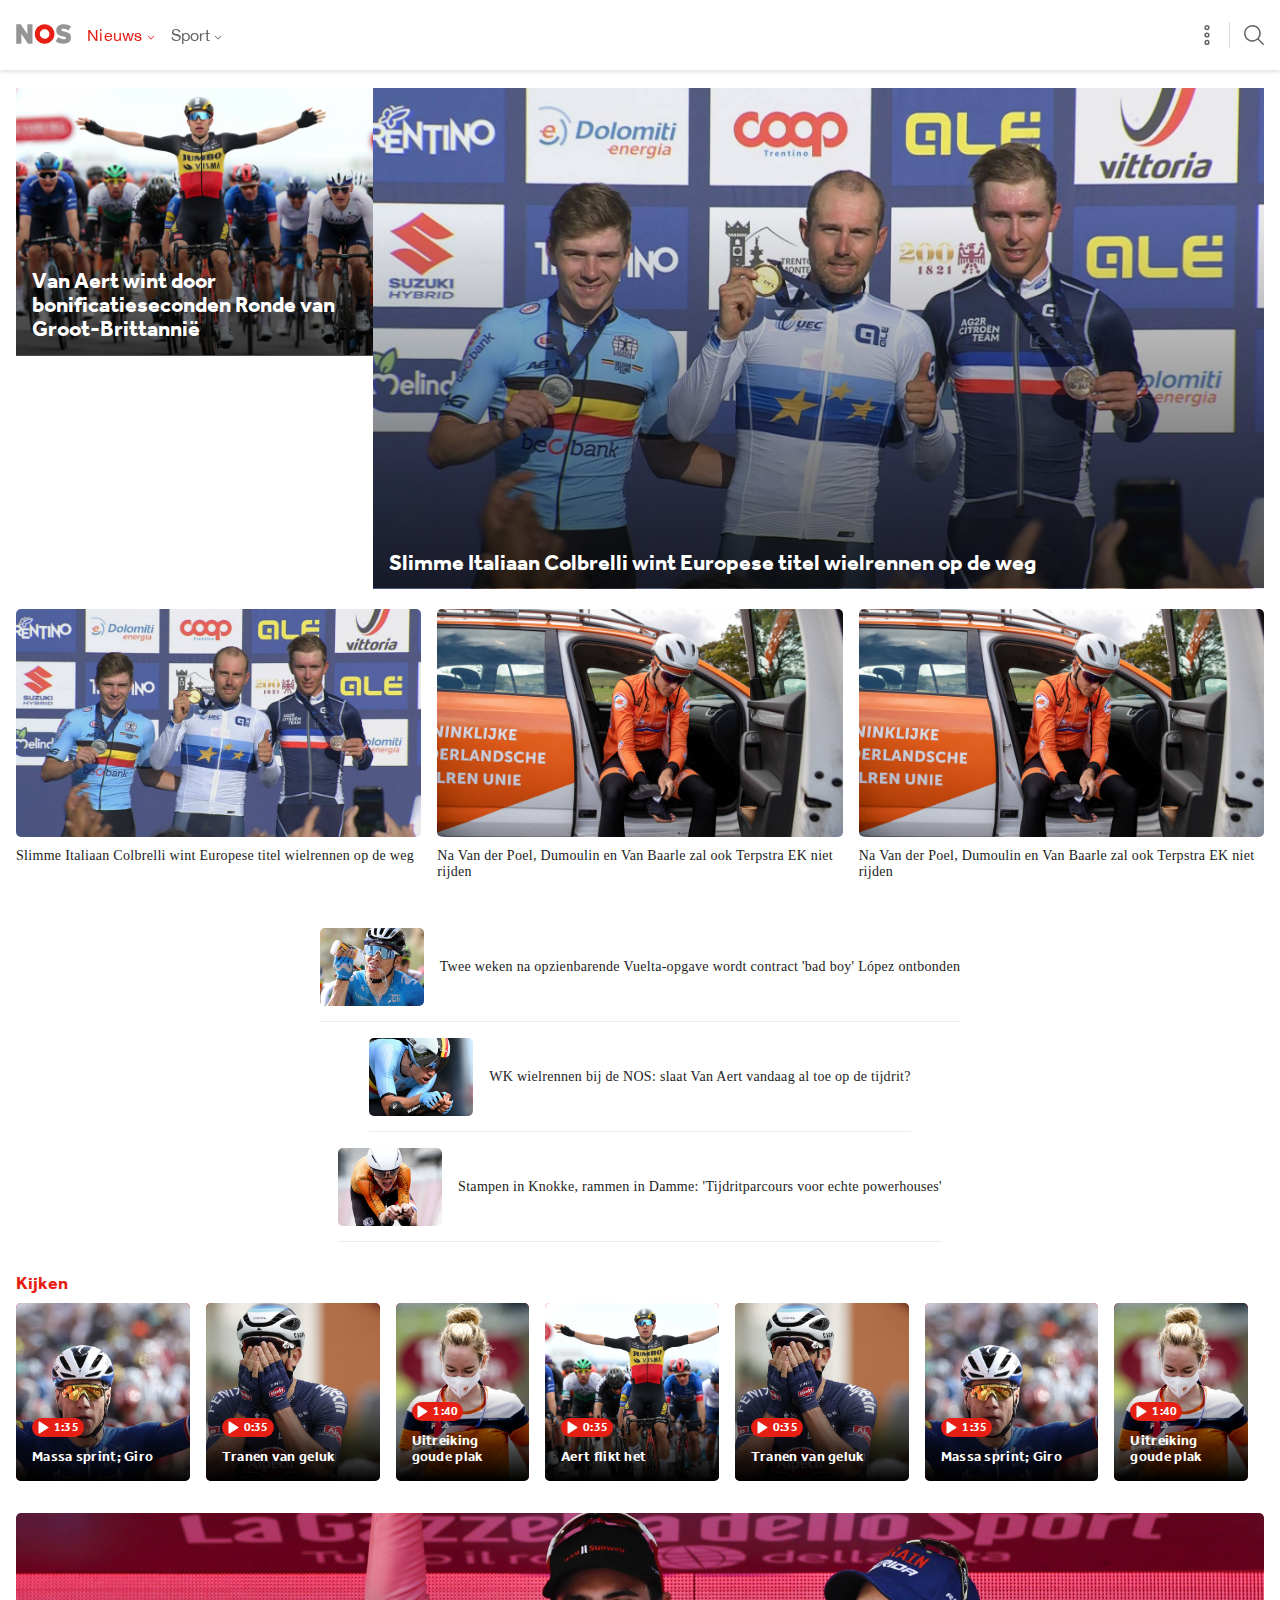
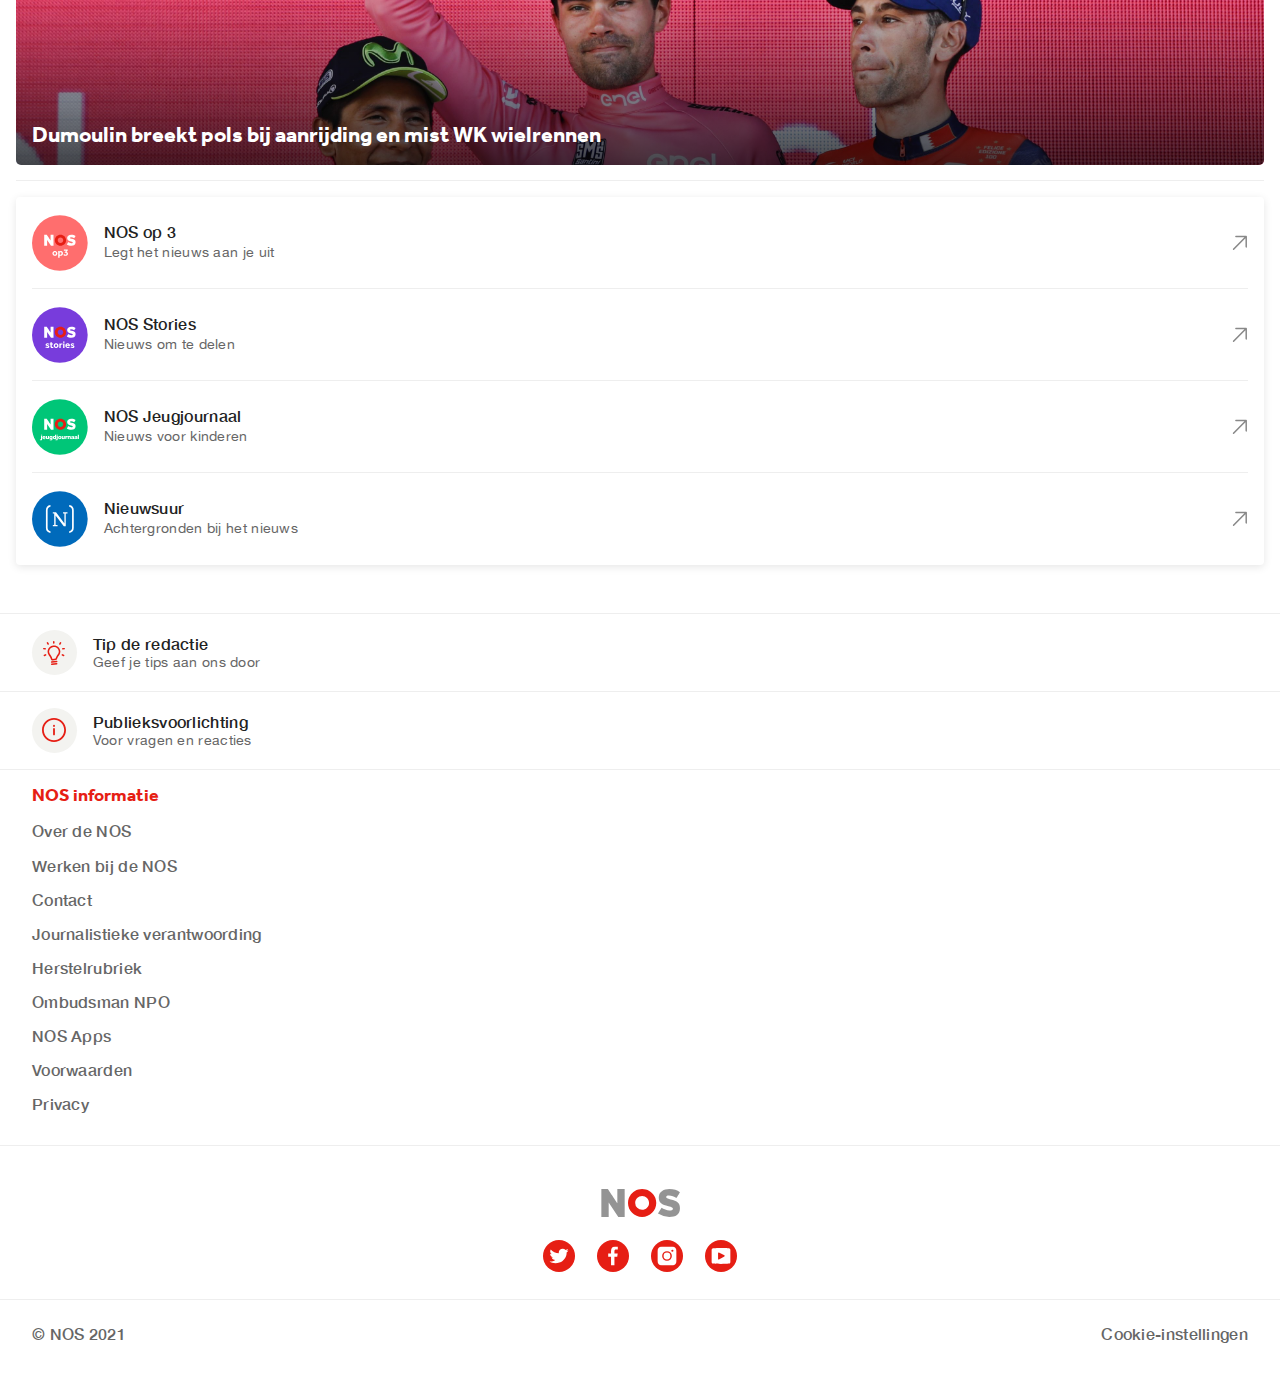
==== index.html @ b2528834 "update index.html" ====
<!doctype html>
<html lang="nl">
<head>
	<!-- Welkom bij het meesterwerk van de nieuwe Geert jan-jansen. Enjoy. -->
	<meta charset="UTF-8">
	<meta name="author" content="Shane van Hattum, duckdev.">
	<meta name="viewport" content="width=device-width, initial-scale=1">
	<title>NOS.nl - Nieuws, Sport en Evenementen op Radio, TV en Internet</title>
	<link href="styles/style.css" rel="stylesheet">
	<link href="styles/font-style.css" rel="stylesheet">
	<link href="styles/variables.css" rel="stylesheet">
	<link href="styles/elements.css" rel="stylesheet">
	<link rel="icon" type="image/svg+xml" href="images/favicon.png">
</head>

<body>
	<nav>
		<ol>
			<li>
				<a href="index.html">
					<svg alt="test" xmlns="http://www.w3.org/2000/svg" width="79" height="28" viewBox="0 0 79 28"><g fill="none" fill-rule="evenodd"><path fill="#949494" d="M78.94 18.93c0-5.31-2.57-6.91-9.32-8.54-3.46-.8-4.41-1.27-4.41-2.28 0-.96.53-1.66 2.76-1.66 2.72 0 5.1.93 7.48 2.55 0 0 3.15-5.01 3.49-5.87C76.2 1.12 72.92 0 68.35 0c-6.48 0-10.58 3.44-10.58 8.54 0 5.4 3.1 7.19 9.58 8.7 3.6.84 4.57 1.46 4.57 2.47 0 1.27-.85 1.74-3.5 1.74-2.49 0-5.9-1.36-7.85-2.71l-3.6 5.87a21.29 21.29 0 0011.3 3.29c6.45 0 10.67-2.33 10.67-8.73"></path><path fill="#E61E14" d="M27 13.95C27 6.25 33.32 0 41.12 0c7.8 0 14.13 6.25 14.13 13.95S48.92 27.9 41.12 27.9C33.32 27.9 27 21.65 27 13.95m7.2 0c0-3.78 3.1-6.84 6.92-6.84 3.83 0 6.93 3.06 6.93 6.84s-3.1 6.84-6.93 6.84a6.89 6.89 0 01-6.93-6.84"></path><path fill="#949494" d="M23.67 27.9V0h-7.33v14.35S6.88 0 6.82 0H.36v27.9h7.32V13.55l9.63 14.35h6.36z"></path></g></svg>
				</a>
			</li>
			<li>
				<a href="#" class="button-nieuws">
					<button class="button active" id="btn-nav-nieuws">
						Nieuws
						<svg viewBox="0 0 9 6" xmlns="http://www.w3.org/2000/svg" class="zxqdfp-2 gDQHvk"><path d="M4.179 4.865a.45.45 0 00.606.034l.037-.034 3.045-3.08a.464.464 0 000-.65.45.45 0 00-.606-.034l-.037.034L4.5 3.89 1.776 1.135A.45.45 0 001.17 1.1l-.037.034a.464.464 0 00-.033.613l.033.037 3.046 3.08z" fill="currentColor"></path></svg>
					</button>
				</a>
				<ol class="dropdown nieuws" id="drp-nieuws">
					<li class="dropdown__item">
						<a href="#">Voorpagina</a>
					</li>
					<li class="dropdown__item">
						<a href="#">Laatste nieuws</a>
					</li>
					<li class="dropdown__item">
						<a href="#">Video's</a>
					</li>
					<li class="dropdown__item">
						<a href="#">Binnenland</a>
					</li>
					<li class="dropdown__item">
						<a href="#">Buitenland</a>
					</li>
					<li class="dropdown__item">
						<a href="#">Regionaal Nieuws</a>
					</li>
					<li class="dropdown__item">
						<a href="#">Politiek</a>
					</li>
					<li class="dropdown__item">
						<a href="#">Economie</a>
					</li>
					<li class="dropdown__item">
						<a href="#">Koningshuis</a>
					</li>
					<li class="dropdown__item">
						<a href="#">Tech</a>
					</li>
					<li class="dropdown__item">
						<a href="#">Cultuur & Media</a>
					</li>
					<li class="dropdown__item">
						<a href="#">Opmerkelijk</a>
					</li>
					<li class="dropdown__item">
						<a href="#">Archief</a>
					</li>
				</ol>
			</li>
			<li>
				<button class="button" id="btn-nav-sport">
					<a href="article.html">Sport</a>
					<svg viewBox="0 0 9 6" xmlns="http://www.w3.org/2000/svg" class="zxqdfp-2 gDQHvk"><path d="M4.179 4.865a.45.45 0 00.606.034l.037-.034 3.045-3.08a.464.464 0 000-.65.45.45 0 00-.606-.034l-.037.034L4.5 3.89 1.776 1.135A.45.45 0 001.17 1.1l-.037.034a.464.464 0 00-.033.613l.033.037 3.046 3.08z" fill="currentColor"></path></svg>
				</button>
				<ol class="dropdown sport">
					<li class="dropdown__item">
						<a href="#">Voorpagina</a>
					</li>
					<li class="dropdown__item">
						<a href="#">Video's</a>
					</li>
					<li class="dropdown__item">
						<a href="#">Voetbal</a>
					</li>
					<li class="dropdown__item">
						<a href="#">Formule 1</a>
					</li>
					<li class="dropdown__item">
						<a href="#">Wielrennen</a>
					</li>
					<li class="dropdown__item">
						<a href="#">Schaatsen</a>
					</li>
					<li class="dropdown__item">
						<a href="#">Tennis</a>
					</li>
					<li class="dropdown__item">
						<a href="#">Archief</a>
					</li>
				</ol>
			</li>
		</ol>
		<ol>
			<li>
				<button>
					<svg xmlns="http://www.w3.org/2000/svg" viewBox="0 0 24 24" class="zxqdfp-1 XLxAL"><path d="M3.13 8.87a3.13 3.13 0 110 6.26 3.13 3.13 0 010-6.26zm8.87 0a3.13 3.13 0 110 6.26 3.13 3.13 0 010-6.26zm8.87 0a3.13 3.13 0 110 6.26 3.13 3.13 0 010-6.26zm-17.74 1.8a1.33 1.33 0 100 2.66 1.33 1.33 0 000-2.66zm8.87 0a1.33 1.33 0 100 2.66 1.33 1.33 0 000-2.66zm8.87 0a1.33 1.33 0 100 2.66 1.33 1.33 0 000-2.66z" fill="currentColor"></path></svg>
				</button>
			</li>
			<li>
				<a href="#">
					<svg xmlns="http://www.w3.org/2000/svg" viewBox="0 0 24 24" class="zxqdfp-0 eNKnUu"><path d="M10.04 0a10.04 10.04 0 017.7 16.47l6 6a.9.9 0 01-1.2 1.33l-.08-.06-5.99-5.99A10.04 10.04 0 1110.04 0zm0 1.8a8.24 8.24 0 100 16.48 8.24 8.24 0 000-16.48z" fill="currentColor"></path></svg>
				</a>
			</li>
		</ol>
	</nav>
	<header>
		<a href="article.html">
			<figure>
				<img src="assets/images/768x576a-aert.jpeg" alt="IJzersterke Van Dijk" width="100%">
				<figcaption>
					<h2>Van Aert wint door bonificatieseconden Ronde van Groot-Brittannië</h2>
				</figcaption>
			</figure>
		</a>
		<a href="article.html" class="mob-on">
			<figure>
				<img src="assets/images/1920x1080a-winst.jpeg" alt="IJzersterke Van Dijk" width="100%">
				<figcaption>
					<h2>Slimme Italiaan Colbrelli wint Europese titel wielrennen op de weg</h2>
				</figcaption>
			</figure>
		</a>
	</header>
	<main>
		<section>
			<article class="header-articles">
					<figure class="mob-on">
						<a href="#">
							<img src="assets/images/1920x1080a-winst.jpeg" alt="Van Aert toont topvorm opnieuw met derde dagzege in Groot-Brittannië">
							<figcaption>
								Slimme Italiaan Colbrelli wint Europese titel wielrennen op de weg
							</figcaption>
						</a>
					</figure>
					<figure>
						<a href="#" class="mob-off">
							<img src="assets/images/3840x2160a.jpeg" alt="Na Van der Poel, Dumoulin en Van Baarle zal ook Terpstra EK niet rijden">
							<figcaption>
								Na Van der Poel, Dumoulin en Van Baarle zal ook Terpstra EK niet rijden
							</figcaption>
						</a>
					</figure>
					<figure>
						<a href="#" class="mob-off">
							<img src="assets/images/3840x2160a.jpeg" alt="Na Van der Poel, Dumoulin en Van Baarle zal ook Terpstra EK niet rijden">
							<figcaption>
								Na Van der Poel, Dumoulin en Van Baarle zal ook Terpstra EK niet rijden
							</figcaption>
						</a>
					</figure>
			</article>
			<article class="stories">
				<a href="#">
					<figure>
						<img src="assets/images/3840x2160a-canyon.jpeg" alt="Van Aert toont topvorm opnieuw met derde dagzege in Groot-Brittannië">
						<figcaption>
	    					Twee weken na opzienbarende Vuelta-opgave wordt contract 'bad boy' López ontbonden
						</figcaption>
					</figure>
				</a>
				<a href="#">
					<figure>
						<img src="assets/images/1920x1080a-belg.jpeg" alt="Na Van der Poel, Dumoulin en Van Baarle zal ook Terpstra EK niet rijden">
						<figcaption>
							WK wielrennen bij de NOS: slaat Van Aert vandaag al toe op de tijdrit?
						</figcaption>
					</figure>
				</a>
				<a href="#">
					<figure>
						<img src="assets/images/1920x1080a.jpeg" alt="Stampen in Knokke, rammen in Damme: 'Tijdritparcours voor echte powerhouses'">
						<figcaption>
							Stampen in Knokke, rammen in Damme: 'Tijdritparcours voor echte powerhouses'
						</figcaption>
					</figure>
				</a>
			</article>
			<article class="story-slider">
				<h2>Kijken</h2>
				<div class="story-slider__wrapper">
						<figure>
							<a href="#">
								<img src="assets/images/3840x2160a-jackop.jpeg" alt="Na Van der Poel, Dumoulin en Van Baarle zal ook Terpstra EK niet rijden">
								<figcaption>
									<mark>
										<svg viewBox="0 0 26 26" xmlns="http://www.w3.org/2000/svg" aria-hidden="true"><path d="M22.3 11.76L5.34 1.23C4.33.61 3 1.31 3 2.47v21.06c0 1.16 1.33 1.86 2.33 1.24L22.3 14.24c.93-.58.93-1.9 0-2.47" fill="currentColor"></path></svg>
										<span class="j1px9a-1 kvAxSe">
											<time datetime="1m 35s">1:35</time>
										</span>
									</mark>
									Massa sprint; Giro
								</figcaption>
							</a>
						</figure>
						<figure>
							<a href="#">
								<img src="assets/images/3840x2160alpecin.jpeg" alt="Na Van der Poel, Dumoulin en Van Baarle zal ook Terpstra EK niet rijden">
								<figcaption>
									<mark>
										<svg viewBox="0 0 26 26" xmlns="http://www.w3.org/2000/svg" aria-hidden="true"><path d="M22.3 11.76L5.34 1.23C4.33.61 3 1.31 3 2.47v21.06c0 1.16 1.33 1.86 2.33 1.24L22.3 14.24c.93-.58.93-1.9 0-2.47" fill="currentColor"></path></svg>
										<span class="j1px9a-1 kvAxSe">
											<time datetime="0m 35s">0:35</time>
										</span>
									</mark>
									Tranen van geluk
								</figcaption>
							</a>
						</figure>
						<figure>
							<a href="#">
								<img src="assets/images/brechen.jpeg" alt="Na Van der Poel, Dumoulin en Van Baarle zal ook Terpstra EK niet rijden">
								<figcaption>
									<mark>
										<svg viewBox="0 0 26 26" xmlns="http://www.w3.org/2000/svg" aria-hidden="true"><path d="M22.3 11.76L5.34 1.23C4.33.61 3 1.31 3 2.47v21.06c0 1.16 1.33 1.86 2.33 1.24L22.3 14.24c.93-.58.93-1.9 0-2.47" fill="currentColor"></path></svg>
										<span class="j1px9a-1 kvAxSe">
											<time datetime="1m 40s">1:40</time>
										</span>
									</mark>
									Uitreiking goude plak
								</figcaption>
							</a>
						</figure>
						<figure>
							<a href="#">
								<img src="assets/images/aert.jpeg" alt="Na Van der Poel, Dumoulin en Van Baarle zal ook Terpstra EK niet rijden">
								<figcaption>
									<mark>
										<svg viewBox="0 0 26 26" xmlns="http://www.w3.org/2000/svg" aria-hidden="true"><path d="M22.3 11.76L5.34 1.23C4.33.61 3 1.31 3 2.47v21.06c0 1.16 1.33 1.86 2.33 1.24L22.3 14.24c.93-.58.93-1.9 0-2.47" fill="currentColor"></path></svg>
										<span class="j1px9a-1 kvAxSe">
											<time datetime="0m 35s">0:35</time>
										</span>
									</mark>
									Aert flikt het
								</figcaption>
							</a>
						</figure>
						<figure>
							<a href="#">
								<img src="assets/images/3840x2160alpecin.jpeg" alt="Na Van der Poel, Dumoulin en Van Baarle zal ook Terpstra EK niet rijden">
								<figcaption>
									<mark>
										<svg viewBox="0 0 26 26" xmlns="http://www.w3.org/2000/svg" aria-hidden="true"><path d="M22.3 11.76L5.34 1.23C4.33.61 3 1.31 3 2.47v21.06c0 1.16 1.33 1.86 2.33 1.24L22.3 14.24c.93-.58.93-1.9 0-2.47" fill="currentColor"></path></svg>
										<span class="j1px9a-1 kvAxSe">
											<time datetime="0m 35s">0:35</time>
										</span>
									</mark>
									Tranen van geluk
								</figcaption>
							</a>
						</figure>
						<figure>
							<a href="#">
								<img src="assets/images/3840x2160a-jackop.jpeg" alt="Na Van der Poel, Dumoulin en Van Baarle zal ook Terpstra EK niet rijden">
								<figcaption>
									<mark>
										<svg viewBox="0 0 26 26" xmlns="http://www.w3.org/2000/svg" aria-hidden="true"><path d="M22.3 11.76L5.34 1.23C4.33.61 3 1.31 3 2.47v21.06c0 1.16 1.33 1.86 2.33 1.24L22.3 14.24c.93-.58.93-1.9 0-2.47" fill="currentColor"></path></svg>
										<span class="j1px9a-1 kvAxSe">
											<time datetime="1m 35s">1:35</time>
										</span>
									</mark>
									Massa sprint; Giro
								</figcaption>
							</a>
						</figure>
						<figure>
							<a href="#">
								<img src="assets/images/brechen.jpeg" alt="Na Van der Poel, Dumoulin en Van Baarle zal ook Terpstra EK niet rijden">
								<figcaption>
									<mark>
										<svg viewBox="0 0 26 26" xmlns="http://www.w3.org/2000/svg" aria-hidden="true"><path d="M22.3 11.76L5.34 1.23C4.33.61 3 1.31 3 2.47v21.06c0 1.16 1.33 1.86 2.33 1.24L22.3 14.24c.93-.58.93-1.9 0-2.47" fill="currentColor"></path></svg>
										<span class="j1px9a-1 kvAxSe">
											<time datetime="1m 40s">1:40</time>
										</span>
									</mark>
									Uitreiking goude plak
								</figcaption>
							</a>
						</figure>
				</div>
			</article>
			<a href="#">
				<article class="large-image">
					<figure>
						<img src="assets/images/tom-dumo.jpeg" alt="Tom terug op het podium">
						<figcaption>
							<h2>Dumoulin breekt pols bij aanrijding en mist WK wielrennen</h2>
						</figcaption>
					</figure>
				</article>
			</a>
		</section>
		<aside>
			<section>
				<a href="#">
					<svg xmlns="http://www.w3.org/2000/svg" width="60" height="60" viewBox="0 0 60 60"><g fill="none" fill-rule="evenodd"><circle cx="30" cy="30" r="30" fill="#FF6E6E"></circle><path d="M24.674 42.545c.19 0 .36-.037.507-.11.148-.074.273-.175.375-.302.102-.126.178-.269.227-.427a1.645 1.645 0 000-.981 1.213 1.213 0 00-.227-.422 1.149 1.149 0 00-.375-.296c-.148-.074-.317-.11-.507-.11s-.361.036-.513.11a1.09 1.09 0 00-.375.296 1.36 1.36 0 00-.227.422 1.533 1.533 0 00-.079.49 1.504 1.504 0 00.306.918c.1.127.224.228.375.301.152.074.323.111.513.111m-2.664-1.33c0-.366.065-.708.196-1.029a2.494 2.494 0 011.384-1.403c.327-.137.688-.206 1.083-.206s.754.069 1.078.206a2.509 2.509 0 011.378 1.404c.13.32.196.662.196 1.029 0 .365-.065.708-.196 1.028-.13.32-.311.6-.544.84-.232.238-.51.428-.834.569-.324.14-.683.211-1.078.211s-.756-.07-1.083-.211a2.539 2.539 0 01-1.384-1.409 2.707 2.707 0 01-.196-1.028m7.736 1.171c.197.134.489.2.876.2.374 0 .668-.124.883-.374.214-.25.322-.582.322-.998 0-.161-.02-.32-.058-.475a1.252 1.252 0 00-.18-.406.913.913 0 00-.317-.28c-.13-.07-.29-.105-.48-.105a.98.98 0 00-.777.348 1.234 1.234 0 00-.27.771v1.319zm-1.511-3.641h1.458c.013.092.024.181.031.269l.022.269c.161-.204.37-.36.623-.47.253-.108.518-.163.792-.163.36 0 .677.07.951.211.275.14.504.33.687.565.183.235.32.506.412.812.092.306.137.621.137.945 0 .457-.077.855-.232 1.193a2.479 2.479 0 01-.602.833c-.247.218-.525.38-.835.486-.31.105-.616.158-.92.158-.239 0-.436-.021-.59-.064a7.566 7.566 0 01-.423-.126v2.142h-1.511v-7.06zm6.392 3.229c.218.19.442.336.67.438.23.102.481.153.756.153.324 0 .593-.088.808-.264.215-.175.323-.422.323-.738a.966.966 0 00-.249-.655c-.165-.19-.427-.285-.787-.285-.133 0-.259.013-.375.037a1.476 1.476 0 00-.27.08l-.39-.623 1.7-1.741h-2.482v-1.32h4.184v1.088l-1.384 1.561c.528.099.928.32 1.2.665.27.345.406.777.406 1.298 0 .352-.072.665-.217.94a2.094 2.094 0 01-.576.69c-.24.187-.516.33-.829.428-.313.099-.64.148-.977.148a3.72 3.72 0 01-1.326-.222 3.18 3.18 0 01-1.01-.601l.825-1.077zm12.346-12.862c0-2.277-1.107-2.963-4.012-3.658-1.485-.348-1.897-.547-1.897-.978 0-.413.23-.712 1.188-.712 1.172 0 2.195.398 3.219 1.093 0 0 1.359-2.15 1.502-2.517C45.8 21.481 44.381 21 42.417 21c-2.79 0-4.555 1.474-4.555 3.66 0 2.318 1.337 3.08 4.126 3.726 1.551.364 1.964.629 1.964 1.059 0 .547-.363.746-1.502.746-1.073 0-2.541-.58-3.383-1.16l-1.551 2.517c1.204.795 3.003 1.408 4.868 1.408 2.773 0 4.59-.996 4.59-3.743" fill="#FFF"></path><path fill="#E61E14" d="M24.619 26.978c0-3.302 2.721-5.978 6.079-5.978 3.357 0 6.08 2.676 6.08 5.978 0 3.302-2.723 5.978-6.08 5.978-3.358 0-6.08-2.676-6.08-5.978m3.098 0c0-1.62 1.335-2.933 2.982-2.933 1.647 0 2.982 1.314 2.982 2.933 0 1.62-1.335 2.933-2.982 2.933-1.647 0-2.982-1.313-2.982-2.933"></path><path fill="#FFF" d="M23.185 32.956V21h-3.151v6.149S15.961 21 15.935 21h-2.78v11.956h3.153v-6.149l4.142 6.15h2.736z"></path></g></svg>
					<p>
						<span>NOS op 3</span>
						<span>Legt het nieuws aan je uit</span>
					</p>
					<svg viewBox="0 0 24 24" xmlns="http://www.w3.org/2000/svg" aria-hidden="true" class="sc-1jmqr90-5 bLAVoj"><path d="M5.82 1.16l15.44.04c.61.02 1.13.54 1.15 1.16l.04 15.51c.02.62-.47 1.11-1.09 1.1a1.21 1.21 0 01-1.16-1.17V5.05L3.14 22.1c-.42.42-1.13.4-1.59-.05-.45-.45-.47-1.16-.05-1.59L18.57 3.41H5.89a1.21 1.21 0 01-1.16-1.16c-.02-.62.47-1.1 1.1-1.09z" fill="currentColor"></path></svg>
				</a>
				<a href="#">
					<svg xmlns="http://www.w3.org/2000/svg" width="60" height="60" viewBox="0 0 60 60"><g fill="none" fill-rule="evenodd"><circle cx="30" cy="30" r="30" fill="#783CDC"></circle><path d="M15.132 42.408c.158.142.366.26.624.355.258.095.507.143.748.143.22 0 .402-.027.547-.082a.307.307 0 00.216-.314.317.317 0 00-.046-.168.44.44 0 00-.17-.142 2.154 2.154 0 00-.346-.137 12.02 12.02 0 00-.562-.162 3.823 3.823 0 01-.552-.188 1.993 1.993 0 01-.485-.29 1.319 1.319 0 01-.34-.416 1.182 1.182 0 01-.13-.568c0-.223.052-.425.155-.604.103-.18.246-.335.428-.467.183-.132.4-.233.65-.305.251-.07.521-.106.81-.106.413 0 .774.046 1.084.137.31.092.594.225.856.401l-.63.964a3.29 3.29 0 00-.541-.274 1.86 1.86 0 00-.686-.121c-.227 0-.392.032-.495.096-.104.064-.155.15-.155.259 0 .155.106.27.32.345.213.074.502.159.866.254.496.135.855.32 1.078.558.224.237.336.552.336.944 0 .264-.06.49-.18.68-.121.19-.283.347-.486.472s-.433.218-.69.279c-.259.06-.522.091-.79.091-.433 0-.843-.057-1.228-.172-.385-.115-.698-.291-.938-.528l.733-.934zm4.735-2.142h-.763V39.12h.763v-1.44h1.486v1.44H22.6v1.147h-1.247v1.878c0 .23.046.408.14.533.092.126.238.188.438.188a.93.93 0 00.392-.076c.11-.05.213-.11.31-.178l.598.893c-.468.366-.977.549-1.527.549-.344 0-.633-.05-.867-.148a1.45 1.45 0 01-.567-.406c-.145-.172-.248-.38-.31-.624s-.093-.514-.093-.812v-1.798zm6.098 2.508a1.08 1.08 0 00.861-.397c.1-.121.174-.258.222-.41a1.566 1.566 0 000-.944 1.155 1.155 0 00-.222-.406 1.117 1.117 0 00-.366-.285 1.122 1.122 0 00-.495-.106 1.15 1.15 0 00-.5.106c-.149.071-.27.166-.367.285-.096.118-.17.253-.222.406a1.477 1.477 0 000 .944c.052.152.126.289.222.41.096.123.218.219.366.29.148.071.315.107.5.107m-2.6-1.28c0-.351.065-.681.192-.989.127-.308.304-.577.531-.807.227-.23.5-.411.82-.543.32-.132.672-.198 1.058-.198.385 0 .736.066 1.052.198.316.132.588.313.815.543a2.514 2.514 0 01.722 1.797 2.51 2.51 0 01-.722 1.796c-.227.23-.499.413-.815.548a2.635 2.635 0 01-1.052.203c-.386 0-.738-.067-1.058-.203a2.505 2.505 0 01-.82-.548 2.484 2.484 0 01-.531-.807 2.568 2.568 0 01-.191-.99m6.077-2.374h1.423l.052.598c.124-.162.294-.318.51-.466.217-.15.497-.224.842-.224.13 0 .242.007.335.02.093.014.184.038.273.072l-.237 1.288a1.817 1.817 0 00-.537-.07c-.35 0-.634.103-.85.31-.217.206-.326.498-.326.877v2.355h-1.485v-4.76zm4.095 4.76h1.486v-4.76h-1.486v4.76zm-.051-5.461h1.589v-1.31h-1.59v1.31zm5.942 2.578a.835.835 0 00-.062-.31.91.91 0 00-.185-.289 1.02 1.02 0 00-.31-.218 1.053 1.053 0 00-.444-.086 1.12 1.12 0 00-.453.086c-.131.058-.24.13-.325.218a.93.93 0 00-.196.29.783.783 0 00-.068.31h2.043zm1.3 2.365c-.055.034-.138.09-.247.168a2.27 2.27 0 01-.429.228 3.94 3.94 0 01-.624.198c-.24.058-.516.086-.825.086-.413 0-.784-.062-1.114-.187-.33-.126-.61-.3-.841-.523a2.199 2.199 0 01-.526-.807 2.897 2.897 0 01-.18-1.04c0-.332.056-.652.17-.96.113-.308.276-.577.49-.807.212-.23.474-.414.783-.553.31-.139.66-.208 1.053-.208.392 0 .736.068 1.032.203.295.136.545.323.748.563.202.24.355.528.459.863.103.335.154.702.154 1.101v.244h-3.446c.007.257.122.482.346.675.224.193.531.29.923.29.386 0 .699-.056.94-.168a3.2 3.2 0 00.525-.29l.61.924zm1.444-.954c.159.142.367.26.625.355.258.095.507.143.748.143.22 0 .402-.027.546-.082a.307.307 0 00.217-.314.317.317 0 00-.046-.168.44.44 0 00-.17-.142 2.154 2.154 0 00-.346-.137 12.02 12.02 0 00-.562-.162 3.823 3.823 0 01-.552-.188 1.974 1.974 0 01-.485-.29 1.319 1.319 0 01-.34-.416 1.182 1.182 0 01-.13-.568c0-.223.052-.425.155-.604.103-.18.246-.335.428-.467s.399-.233.65-.305c.251-.07.521-.106.81-.106.413 0 .774.046 1.083.137.31.092.595.225.857.401l-.63.964a3.33 3.33 0 00-.541-.274 1.86 1.86 0 00-.686-.121c-.227 0-.392.032-.496.096-.103.064-.154.15-.154.259 0 .155.106.27.32.345.212.074.501.159.866.254.495.135.855.32 1.078.558.224.237.335.552.335.944 0 .264-.06.49-.18.68-.12.19-.282.347-.485.472s-.433.218-.691.279c-.258.06-.521.091-.79.091-.433 0-.842-.057-1.227-.172a2.21 2.21 0 01-.939-.528l.732-.934zm4.801-13.295c0-2.277-1.107-2.963-4.012-3.658-1.485-.348-1.897-.547-1.897-.978 0-.413.23-.712 1.188-.712 1.172 0 2.195.398 3.219 1.093 0 0 1.359-2.15 1.502-2.517C45.8 21.481 44.381 21 42.417 21c-2.79 0-4.555 1.474-4.555 3.66 0 2.318 1.337 3.08 4.126 3.726 1.551.364 1.964.629 1.964 1.059 0 .547-.363.746-1.502.746-1.073 0-2.541-.58-3.383-1.16l-1.551 2.517c1.204.795 3.003 1.408 4.868 1.408 2.773 0 4.59-.996 4.59-3.743" fill="#FFF"></path><path fill="#E61E14" d="M24.619 26.978c0-3.302 2.721-5.978 6.079-5.978 3.357 0 6.08 2.676 6.08 5.978 0 3.302-2.723 5.978-6.08 5.978-3.358 0-6.08-2.676-6.08-5.978m3.098 0c0-1.62 1.335-2.933 2.982-2.933 1.647 0 2.982 1.314 2.982 2.933 0 1.62-1.335 2.933-2.982 2.933-1.647 0-2.982-1.313-2.982-2.933"></path><path fill="#FFF" d="M23.185 32.956V21h-3.151v6.149S15.961 21 15.935 21h-2.78v11.956h3.153v-6.149l4.142 6.15h2.736z"></path></g></svg>
					<p>
						<span>NOS Stories</span>
						<span>Nieuws om te delen</span>
					</p>
					<svg width="24" height="24" viewBox="0 0 24 24" xmlns="http://www.w3.org/2000/svg" aria-hidden="true" class="sc-1jmqr90-5 bLAVoj"><path d="M5.82 1.16l15.44.04c.61.02 1.13.54 1.15 1.16l.04 15.51c.02.62-.47 1.11-1.09 1.1a1.21 1.21 0 01-1.16-1.17V5.05L3.14 22.1c-.42.42-1.13.4-1.59-.05-.45-.45-.47-1.16-.05-1.59L18.57 3.41H5.89a1.21 1.21 0 01-1.16-1.16c-.02-.62.47-1.1 1.1-1.09z" fill="currentColor"></path></svg>
				</a>
				<a href="#">
					<svg xmlns="http://www.w3.org/2000/svg" width="60" height="60" viewBox="0 0 60 60"><g fill="none" fill-rule="evenodd"><circle cx="30" cy="30" r="30" fill="#00C678"></circle><path fill="#FFF" fill-rule="nonzero" d="M10.963 39.262v-.931h-1.28v.931h1.28zM9.466 44.4c.289 0 .527-.043.714-.13.186-.086.334-.207.444-.364.11-.156.185-.34.227-.553.042-.212.063-.444.063-.696V39.71H9.732v3.087c0 .182-.03.327-.088.434-.058.107-.19.161-.396.161a.577.577 0 01-.216-.042 1.59 1.59 0 01-.204-.098l-.44.805c.135.112.298.197.49.255.19.059.387.088.588.088zm3.716-1.288c.164 0 .318-.013.463-.038.144-.026.275-.056.392-.091a2.47 2.47 0 00.518-.221l-.371-.77a1.82 1.82 0 01-.389.161 1.865 1.865 0 01-.55.077c-.153 0-.283-.016-.388-.049a.71.71 0 01-.252-.13.463.463 0 01-.133-.171.566.566 0 01-.045-.175h2.226v-.224c0-.317-.043-.594-.127-.83a1.653 1.653 0 00-.346-.588 1.403 1.403 0 00-.518-.35 1.736 1.736 0 00-.634-.115c-.289 0-.542.051-.759.154a1.61 1.61 0 00-.539.402 1.687 1.687 0 00-.319.567c-.07.213-.104.429-.104.648 0 .55.16.979.482 1.285.322.305.787.458 1.393.458zm.42-2.107h-1.168c0-.056.011-.114.035-.175a.54.54 0 01.104-.168.602.602 0 01.182-.13.622.622 0 01.26-.052.597.597 0 01.444.182.51.51 0 01.143.343zm2.576 2.086a1.426 1.426 0 00.47-.091c.088-.033.175-.077.259-.133.084-.056.158-.124.224-.203l.041.336h1.142v-3.29H17.13v1.764c0 .07-.009.139-.025.207a.526.526 0 01-.084.185c-.04.056-.091.1-.154.133s-.141.049-.234.049c-.173 0-.293-.049-.361-.147a.676.676 0 01-.101-.392V39.71h-1.184v2.079c0 .233.03.432.091.595.061.163.144.297.249.402.105.105.23.182.375.231.144.05.303.074.476.074zm4.145 1.393c.583 0 1.026-.135 1.33-.406.303-.27.455-.719.455-1.344v-2.821a4.66 4.66 0 00-.739-.203 4.137 4.137 0 00-.767-.07c-.28 0-.537.04-.773.119-.236.08-.439.194-.609.343-.17.15-.302.336-.395.56-.094.224-.14.478-.14.763 0 .229.032.438.098.627a1.27 1.27 0 00.742.801c.181.075.39.112.623.112.135 0 .273-.014.413-.042a.758.758 0 00.37-.189v.112c0 .257-.059.44-.178.55-.119.11-.3.164-.543.164a1.44 1.44 0 01-.437-.067 1.703 1.703 0 01-.402-.185l-.448.819c.21.135.434.229.672.28.238.051.48.077.728.077zm.098-2.45a.53.53 0 01-.396-.161c-.105-.107-.157-.27-.157-.49 0-.107.012-.209.038-.305a.68.68 0 01.123-.248.597.597 0 01.216-.168.736.736 0 01.316-.063c.125 0 .252.021.378.063v.805c0 .196-.048.34-.144.43a.517.517 0 01-.375.137zm3.486 1.057a1.207 1.207 0 00.903-.427l.063.336h1.078v-4.669h-1.184v1.386a1.674 1.674 0 00-.517-.077c-.267 0-.508.044-.725.133a1.623 1.623 0 00-.92.92 1.844 1.844 0 00-.127.69c0 .294.047.563.14.808.094.245.23.443.407.592.116.098.248.174.395.227.147.054.31.081.486.081zm.343-1.015c-.197 0-.342-.06-.438-.178a.733.733 0 01-.143-.473c0-.266.066-.464.199-.595a.707.707 0 01.515-.196c.135 0 .263.021.384.063v.791c0 .187-.043.331-.129.434-.086.103-.216.154-.389.154zm3.555-2.814v-.931h-1.28v.931h1.28zM26.308 44.4c.289 0 .527-.043.713-.13.187-.086.335-.207.445-.364.11-.156.185-.34.227-.553.042-.212.063-.444.063-.696V39.71h-1.183v3.087a.916.916 0 01-.087.434c-.058.107-.19.161-.396.161a.577.577 0 01-.216-.042 1.517 1.517 0 01-.203-.098l-.441.805c.135.112.298.197.49.255.19.059.387.088.588.088zm3.598-1.288c.26 0 .499-.046.713-.137.215-.09.4-.215.553-.374.154-.159.275-.344.361-.556.086-.213.13-.443.13-.69 0-.243-.044-.471-.13-.686a1.721 1.721 0 00-.36-.56 1.67 1.67 0 00-.553-.375 1.833 1.833 0 00-.715-.136c-.26 0-.499.046-.713.136a1.65 1.65 0 00-.553.375 1.707 1.707 0 00-.361.56c-.086.215-.13.443-.13.686 0 .247.044.477.13.69a1.653 1.653 0 00.913.93c.215.091.453.137.715.137zm0-1.036a.59.59 0 01-.47-.203.767.767 0 01-.174-.518c0-.21.058-.383.174-.518a.59.59 0 01.47-.203.59.59 0 01.469.203.767.767 0 01.174.518c0 .21-.058.383-.174.518a.59.59 0 01-.47.203zm3.303 1.015a1.395 1.395 0 00.729-.224c.084-.056.158-.124.223-.203l.042.336h1.141v-3.29h-1.183v1.764a.9.9 0 01-.024.207.526.526 0 01-.084.185c-.04.056-.091.1-.154.133s-.141.049-.235.049c-.172 0-.292-.049-.36-.147a.676.676 0 01-.102-.392V39.71H32.02v2.079c0 .233.03.432.09.595.061.163.144.297.249.402.105.105.23.182.374.231.145.05.304.074.477.074zM37.04 43v-1.477c0-.565.256-.847.77-.847.116 0 .23.014.343.042l.154-1.008a.842.842 0 00-.179-.042 1.697 1.697 0 00-.242-.014.888.888 0 00-.5.136 1.307 1.307 0 00-.346.333l-.043-.413h-1.14V43h1.182zm2.652 0v-1.757c0-.07.009-.139.025-.207a.5.5 0 01.087-.185c.043-.056.099-.1.169-.133s.158-.049.265-.049c.15 0 .258.049.326.147a.676.676 0 01.101.392V43h1.183v-2.072c0-.229-.03-.426-.09-.591a1.084 1.084 0 00-.252-.407.986.986 0 00-.382-.23 1.482 1.482 0 00-.48-.074 1.395 1.395 0 00-.728.224 1.051 1.051 0 00-.224.203l-.041-.343h-1.142V43h1.183zm3.5.112c.224 0 .412-.03.564-.091.152-.06.302-.17.451-.329l.042.308h1.114v-1.988a1.54 1.54 0 00-.113-.612 1.206 1.206 0 00-.315-.441 1.31 1.31 0 00-.482-.267 2.099 2.099 0 00-.623-.087c-.392 0-.715.047-.967.14a2.104 2.104 0 00-.587.308l.447.679c.099-.07.227-.132.386-.185.158-.054.343-.081.553-.081.06 0 .122.006.185.017a.557.557 0 01.175.064c.054.03.098.072.133.126a.368.368 0 01.052.206v.063a4.469 4.469 0 00-.213-.021 3.45 3.45 0 00-.256-.007c-.21 0-.41.026-.602.077-.19.051-.359.127-.503.227a1.062 1.062 0 00-.47.9c0 .196.033.358.099.486a.83.83 0 00.252.305.94.94 0 00.336.157c.12.03.235.046.343.046zm.511-.805c-.26 0-.392-.121-.392-.364 0-.107.047-.2.14-.276.094-.078.238-.116.434-.116.136 0 .243.01.322.028v.217c0 .098-.015.18-.045.245s-.069.118-.116.158a.41.41 0 01-.16.084.717.717 0 01-.182.024zm3.004.805c.223 0 .411-.03.563-.091.152-.06.302-.17.452-.329l.042.308h1.113v-1.988c0-.233-.038-.438-.112-.612a1.209 1.209 0 00-.316-.441 1.307 1.307 0 00-.483-.267 2.09 2.09 0 00-.623-.087c-.392 0-.713.047-.965.14a2.119 2.119 0 00-.589.308l.449.679c.097-.07.226-.132.384-.185.16-.054.343-.081.553-.081.061 0 .123.006.186.017a.557.557 0 01.175.064c.054.03.098.072.133.126a.368.368 0 01.053.206v.063a3.439 3.439 0 00-.469-.028c-.21 0-.411.026-.602.077-.192.051-.36.127-.505.227a1.061 1.061 0 00-.469.9c0 .196.033.358.099.486a.83.83 0 00.252.305.944.944 0 00.335.157c.122.03.236.046.343.046zm.51-.805c-.26 0-.392-.121-.392-.364 0-.107.047-.2.14-.276.094-.078.239-.116.434-.116.136 0 .243.01.322.028v.217c0 .098-.015.18-.045.245s-.069.118-.115.158a.411.411 0 01-.162.084.698.698 0 01-.181.024zm3.34.693v-4.669h-1.183V43h1.183z"></path><path fill="#FFF" d="M46.973 29.113c0-2.277-1.107-2.963-4.012-3.658-1.485-.348-1.897-.547-1.897-.978 0-.413.23-.712 1.188-.712 1.172 0 2.195.398 3.219 1.093 0 0 1.359-2.15 1.502-2.517C45.8 21.481 44.381 21 42.417 21c-2.79 0-4.555 1.474-4.555 3.66 0 2.318 1.337 3.08 4.126 3.726 1.551.364 1.964.629 1.964 1.059 0 .547-.363.746-1.502.746-1.073 0-2.541-.58-3.383-1.16l-1.551 2.517c1.204.795 3.003 1.408 4.868 1.408 2.773 0 4.59-.996 4.59-3.743"></path><path fill="#E61E14" d="M24.619 26.978c0-3.302 2.721-5.978 6.079-5.978 3.357 0 6.08 2.676 6.08 5.978 0 3.302-2.723 5.978-6.08 5.978-3.358 0-6.08-2.676-6.08-5.978m3.098 0c0-1.62 1.335-2.933 2.982-2.933 1.647 0 2.982 1.314 2.982 2.933 0 1.62-1.335 2.933-2.982 2.933-1.647 0-2.982-1.313-2.982-2.933"></path><path fill="#FFF" d="M23.185 32.956V21h-3.151v6.149S15.961 21 15.935 21h-2.78v11.956h3.153v-6.149l4.142 6.15h2.736z"></path></g></svg>
					<p>
						<span>NOS Jeugjournaal</span>
						<span>Nieuws voor kinderen</span>
					</p>
					<svg viewBox="0 0 24 24" xmlns="http://www.w3.org/2000/svg" aria-hidden="true" class="sc-1jmqr90-5 bLAVoj"><path d="M5.82 1.16l15.44.04c.61.02 1.13.54 1.15 1.16l.04 15.51c.02.62-.47 1.11-1.09 1.1a1.21 1.21 0 01-1.16-1.17V5.05L3.14 22.1c-.42.42-1.13.4-1.59-.05-.45-.45-.47-1.16-.05-1.59L18.57 3.41H5.89a1.21 1.21 0 01-1.16-1.16c-.02-.62.47-1.1 1.1-1.09z" fill="currentColor"></path></svg>
				</a>
				<a href="#">
					<svg xmlns="http://www.w3.org/2000/svg" width="60" height="60" viewBox="0 0 60 60"><g fill="none" fill-rule="evenodd"><circle cx="30" cy="30" r="30" fill="#006ABB"></circle><path d="M19.744 15.002a.149.149 0 01.171.148v1.569a.143.143 0 01-.113.14 3.865 3.865 0 00-2.973 3.762v18.758a3.864 3.864 0 002.973 3.762.144.144 0 01.113.14v1.57c0 .09-.081.162-.17.147A5.695 5.695 0 0115 39.379V20.621a5.696 5.696 0 014.744-5.619zm20.512 0A5.696 5.696 0 0145 20.62v18.758a5.696 5.696 0 01-4.744 5.619.15.15 0 01-.172-.148V43.28c0-.067.048-.125.113-.14a3.864 3.864 0 002.974-3.762V20.621a3.864 3.864 0 00-2.974-3.762.144.144 0 01-.113-.14v-1.57a.15.15 0 01.172-.147zm-2.021 7.847v1.164H36.37V37.73h-2.134l-8.79-11.554v10.399h2.081v1.165H22.45v-1.165h1.486v-12.56h-1.512v-1.16H25.9l9.06 12.034c-.01-.08-.014-.907-.016-2.07V32.3l-.001-.272v-1.459l.001-.922c.002-2.062.008-4.16.01-5.11v-.25l.001-.096v-.178h-1.482v-1.164h4.76z" fill="#FFF"></path></g></svg>
					<p>
						<span>Nieuwsuur</span>
						<span>Achtergronden bij het nieuws</span>
					</p>
					<svg viewBox="0 0 24 24" xmlns="http://www.w3.org/2000/svg" aria-hidden="true" class="sc-1jmqr90-5 bLAVoj"><path d="M5.82 1.16l15.44.04c.61.02 1.13.54 1.15 1.16l.04 15.51c.02.62-.47 1.11-1.09 1.1a1.21 1.21 0 01-1.16-1.17V5.05L3.14 22.1c-.42.42-1.13.4-1.59-.05-.45-.45-.47-1.16-.05-1.59L18.57 3.41H5.89a1.21 1.21 0 01-1.16-1.16c-.02-.62.47-1.1 1.1-1.09z" fill="currentColor"></path></svg>
				</a>
			</section>
		</aside>
	</main>
	<footer>
		<div>
			<h2>NOS informatie</h2>
			<ol>
				<li>
					<a href="#">
						Over de NOS
					</a>
				</li>
				<li>
					<a href="#">
						Werken bij de NOS
					</a>
				</li>
				<li>
					<a href="#">
						Contact
					</a>
				</li>
				<li>
					<a href="#">
						Journalistieke verantwoording
					</a>
				</li>
				<li>
					<a href="#">
						Herstelrubriek
					</a>
				</li>
				<li>
					<a href="#">
						Ombudsman NPO
					</a>
				</li>
				<li>
					<a href="#">
						NOS Apps
					</a>
				</li>
				<li>
					<a href="#">
						Voorwaarden
					</a>
				</li>
				<li>
					<a href="#">
						Privacy
					</a>
				</li>
			</ol>
		</div>
		<div>
			<a href="#" tabindex="1">
				<div class="circle">
					<svg xmlns="http://www.w3.org/2000/svg" width="24" height="24"><path d="M5.627 9.796C6.009 7.02 8.38 4.801 11.279 4.51c3.807-.383 7.082 2.468 7.082 6.108 0 1.161-.341 2.277-1.017 3.307a19.38 19.38 0 00-1.164 1.669c-.266.43-.496.846-.677 1.235-.16.342-.278.656-.35.932a1.82 1.82 0 01-1.543 1.346l-2.693.345c-.915.116-1.79-.435-2.014-1.296a5.932 5.932 0 00-.16-.512c-.21-.59-.525-1.23-.916-1.89a18.246 18.246 0 00-1.246-1.828.736.736 0 01-.096-.153 5.917 5.917 0 01-.858-3.976zm2.623 3.79c.319.443.637.923.935 1.426.435.736.79 1.456 1.036 2.144.077.216.143.427.197.634.029.112.155.192.293.174l2.693-.345c.109-.013.201-.096.234-.223.096-.37.245-.763.44-1.181.207-.446.464-.911.76-1.388a20.08 20.08 0 011.225-1.758c.48-.735.736-1.575.736-2.452 0-2.752-2.474-4.906-5.358-4.616-2.18.22-3.979 1.902-4.266 3.991-.15 1.1.1 2.166.693 3.077l.011.018c.091.116.218.285.371.498zm1.567 8.228c-.428.053-.82-.237-.875-.648-.055-.41.247-.787.674-.84l4.97-.617c.427-.053.819.237.874.648.055.41-.247.787-.674.84l-4.97.617zm0 2.18c-.428.053-.82-.237-.875-.648-.055-.41.247-.787.674-.84l4.97-.617c.427-.053.819.237.874.648.055.41-.247.787-.674.84l-4.97.617zm2.726-21.923c0 .414-.35.75-.78.75-.432 0-.782-.336-.782-.75V.75c0-.414.35-.75.781-.75.432 0 .781.336.781.75v1.321zm8.45 6.515c-.426.069-.829-.207-.9-.616-.072-.408.215-.795.64-.863l1.357-.219c.425-.068.828.207.9.616a.756.756 0 01-.642.864l-1.356.218zm-.981 5.879a.734.734 0 01-.286-1.025.798.798 0 011.066-.274l1.192.66a.734.734 0 01.286 1.024.799.799 0 01-1.067.275l-1.191-.66zM18.483 3.382a.798.798 0 01-1.066.274.733.733 0 01-.286-1.024l.687-1.144a.798.798 0 011.067-.275.734.734 0 01.286 1.025l-.688 1.144zM3.266 7.107c.426.068.713.455.641.863-.071.409-.474.685-.9.616l-1.355-.218a.754.754 0 01-.641-.864c.071-.409.474-.684.9-.616l1.355.219zm-.059 6.059a.8.8 0 011.067.274.734.734 0 01-.286 1.025l-1.191.66a.799.799 0 01-1.067-.275.734.734 0 01.286-1.024l1.191-.66zM6.87 2.632a.733.733 0 01-.286 1.024.798.798 0 01-1.066-.275L4.83 2.237a.734.734 0 01.287-1.024.798.798 0 011.066.275l.687 1.144z" fill="currentColor"></path></svg>
				</div>
				<p>
					Tip de redactie
					<span>Geef je tips aan ons door</span>
				</p>
			</a>
			<a href="#" tabindex="1">
				<div class="circle">
					<svg xmlns="http://www.w3.org/2000/svg" width="24" height="24" viewBox="0 0 24 24"><path d="M12 0c6.627 0 12 5.373 12 12s-5.373 12-12 12S0 18.627 0 12 5.373 0 12 0zm0 1.801C6.367 1.801 1.801 6.367 1.801 12S6.367 22.199 12 22.199c5.632 0 10.199-4.567 10.199-10.199S17.632 1.801 12 1.801zm0 8.178a.9.9 0 01.9.9v5.513a.9.9 0 01-1.8 0V10.88a.9.9 0 01.9-.901zm0-3.272a.9.9 0 01.9.9v.446a.9.9 0 01-1.8 0v-.446a.9.9 0 01.9-.9z" fill="currentColor"></path></svg>
				</div>
				<p>
					Publieksvoorlichting
					<span>Voor vragen en reacties</span>
				</p>
			</a>
		</div>
		<div>
			<a href="#">
				<svg xmlns="http://www.w3.org/2000/svg" width="79" height="28" viewBox="0 0 79 28" aria-label="Link naar de homepage"><g fill="none" fill-rule="evenodd"><path fill="#949494" d="M78.94 18.93c0-5.31-2.57-6.91-9.32-8.54-3.46-.8-4.41-1.27-4.41-2.28 0-.96.53-1.66 2.76-1.66 2.72 0 5.1.93 7.48 2.55 0 0 3.15-5.01 3.49-5.87C76.2 1.12 72.92 0 68.35 0c-6.48 0-10.58 3.44-10.58 8.54 0 5.4 3.1 7.19 9.58 8.7 3.6.84 4.57 1.46 4.57 2.47 0 1.27-.85 1.74-3.5 1.74-2.49 0-5.9-1.36-7.85-2.71l-3.6 5.87a21.29 21.29 0 0011.3 3.29c6.45 0 10.67-2.33 10.67-8.73"></path><path fill="#E61E14" d="M27 13.95C27 6.25 33.32 0 41.12 0c7.8 0 14.13 6.25 14.13 13.95S48.92 27.9 41.12 27.9C33.32 27.9 27 21.65 27 13.95m7.2 0c0-3.78 3.1-6.84 6.92-6.84 3.83 0 6.93 3.06 6.93 6.84s-3.1 6.84-6.93 6.84a6.89 6.89 0 01-6.93-6.84"></path><path fill="#949494" d="M23.67 27.9V0h-7.33v14.35S6.88 0 6.82 0H.36v27.9h7.32V13.55l9.63 14.35h6.36z"></path></g></svg>
			</a>
			<div>
				<a href="#" class="circle__small">
					<svg xmlns="http://www.w3.org/2000/svg" width="24" height="24"><path d="M0 18.96c.355.038.751.057 1.188.057 2.284 0 4.32-.647 6.106-1.94-1.066-.02-2.02-.322-2.863-.907-.842-.586-1.42-1.334-1.736-2.243.335.046.645.07.93.07.436 0 .867-.052 1.294-.155-1.137-.215-2.079-.738-2.825-1.568-.746-.83-1.12-1.793-1.12-2.89v-.056a5.197 5.197 0 002.224.577 4.703 4.703 0 01-1.599-1.617 4.163 4.163 0 01-.594-2.166c0-.825.223-1.59.67-2.292C2.904 5.227 4.398 6.345 6.16 7.184a14.603 14.603 0 005.657 1.399 4.685 4.685 0 01-.122-1.04c0-1.257.48-2.328 1.44-3.214C14.094 3.443 15.254 3 16.615 3c1.42 0 2.618.478 3.593 1.434a10.133 10.133 0 003.122-1.097c-.376 1.079-1.096 1.913-2.162 2.504A10.42 10.42 0 0024 5.137a9.902 9.902 0 01-2.467 2.349 12.012 12.012 0 01-.563 4.24 12.742 12.742 0 01-1.76 3.494 14.095 14.095 0 01-2.809 2.96c-1.086.858-2.396 1.543-3.929 2.054-1.533.51-3.172.766-4.919.766-2.751 0-5.269-.68-7.553-2.04z" fill="currentColor"></path></svg>
				</a>
				<a href="#" class="circle__small">
					<svg xmlns="http://www.w3.org/2000/svg" width="24" height="24"><path d="M6 13.053v-4.27h3.542V5.64c0-1.788.481-3.175 1.444-4.16C11.95.492 13.231 0 14.833 0 16.194 0 17.25.058 18 .173v3.808h-2.18c-.797 0-1.334.173-1.612.519-.277.346-.416.865-.416 1.558v2.726h4.07l-.543 4.269h-3.527V24h-4.25V13.053H6z" fill="currentColor"></path></svg>
				</a>
				<a href="#" class="circle__small">
					<svg xmlns="http://www.w3.org/2000/svg" width="24" height="24"><path d="M18.704 6.82a1.33 1.33 0 110-2.66 1.33 1.33 0 010 2.66M12 18.063A6.07 6.07 0 015.937 12 6.07 6.07 0 0112 5.936 6.071 6.071 0 0118.064 12 6.07 6.07 0 0112 18.063M18.3 0H5.7A5.706 5.706 0 000 5.7v12.6C0 21.443 2.557 24 5.7 24h12.6c3.143 0 5.7-2.557 5.7-5.7V5.7C24 2.557 21.443 0 18.3 0M12 7.736A4.27 4.27 0 007.737 12 4.268 4.268 0 0012 16.264 4.269 4.269 0 0016.263 12 4.268 4.268 0 0012 7.737" fill="currentColor"></path></svg>
				</a>
				<a href="#" class="circle__small">
					<svg xmlns="http://www.w3.org/2000/svg" width="24" height="24"><path d="M16.249 12.484l-6.855 3.787c-.485.269-1.07-.097-1.07-.67V8.399c0-.558.56-.926 1.043-.685l6.854 3.416c.54.268.556 1.062.028 1.354M22.08 2.478s-2.152-.513-10.093-.476c-8.779.04-10.067.476-10.067.476C.86 2.478 0 3.331 0 4.382V19.62c0 1.05.86 1.904 1.92 1.904 0 0 2.565.481 10.067.476 7.862-.005 10.093-.476 10.093-.476 1.06 0 1.92-.853 1.92-1.904V4.382c0-1.051-.86-1.904-1.92-1.904" fill="currentColor"></path></svg>
				</a>
			</div>
			<ol>
				<li>
					&copy; NOS 2021
				</li>
				<li>
					<a href="#">Cookie-instellingen</a>
				</li>
			</ol>
		</div>
	</footer>
	<script src="scripts/script.js"></script>
</body>
</html>
---- styles/style.css ----
/* CSS Document */
*, *::after, *::before, a {
    margin: 0;
    box-sizing:border-box;
    text-decoration: none;
    list-style-type: none;
    color: inherit;
}

/* Defaults */
input, button, submit {
    border:none;
    background: none;
}

ul, li, ol {
    margin-left: 0 ;
    padding-left: 0;
}


/* Hier begint het leven */
body {
    font-size: var(--normal);
    color: var(--dark-color);
    font-family: 'Helvetica Neue';
    font-weight: 100;
    font-style: normal;
    letter-spacing: .3px;
    line-height: 1.15;
}

/* nav */
nav {
    position: fixed;
    display: flex;
    justify-content: space-between;
    top: 0;
    width: 100%;
    height: 4.4em;
    align-items: center;
    padding: 1em;
    box-shadow: 0 .125rem .25rem 0 rgb(0 0 0 / 12%);
    background-color: var(--natural);
    z-index: 99;
}

@media only screen and (min-width: 760px) {
    nav {
    }
}

nav ol {
    position: relative;
    display: flex;
    align-items: center;
    padding: 0;
}

nav ol:last-child button svg {
    width: auto;
    height: 1.25rem;
    margin: 0;
    padding: 0;
    transform: rotate(90deg);
}

nav ol:last-child a {
    padding-left: 1rem;
}

nav ol:last-child li:last-child::before {
    content: '';
    position: absolute;
    height: 100%;
    width: 1px;
    margin: 0 .25rem;
    background: var(--light-extra);
}

/* dropdown menu */
.dropdown {
    position: absolute;
    flex-direction: column;
    margin: 0 auto;
    top: 2.8rem;
    right: auto;
    width: 100%;
    overflow: scroll;
    max-width: 11rem;
    max-height: calc(92vh - 5rem);
    border-radius: 0.25rem;
    box-shadow: rgb(0 0 0 / 15%) 0px 0.25rem 0.625rem 0px;
    background: var(--natural);
    color: var(--main-color);
    opacity: 0;
    display: none;
    transition: opacity 100ms ease-in-out 0s, margin-top 300ms ease-in-out 0s;
}

.open {
    display: block;
    opacity: 1;
}

.open-nieuws {
    display: block;
    opacity: 1;
}

/* dropdown list */
nav ol li ol li {
    padding: 1rem;
    color: rgb(102, 102, 102);
    width: 100%;
    font-size: 0.875em;
    font-weight: 500;
    line-height: 1.14;
    border-bottom: 1px solid var(--light-grey);
}

nav ol li ol li a {
    padding-left: 0 !important;
}

.dropdown__item::before {
    content: none !important;
}

nav ol:last-child li:last-child svg {
    width: 1.25rem;
    height: 1.25rem;
    margin: .2rem 0 0 .2rem;
    color: var(--main-color);
}

nav svg {
    width: 55px;
    margin: 0 .5rem 0 0;
}

nav button {
    display: flex;
    align-items: center;
    font-size: 1em;
    font-weight: 400;
    padding: 0 .5rem;
    letter-spacing: .0167rem;
    color: var(--second-color);
    font-family: inherit;
}

nav button svg {
    width: .5rem;
    margin: .25rem 0px 0px .25rem;
}

/* Header */
header {
    margin-top:4.4em;
}

header h2 {
    font-size: 22px;
}

header figure:first-of-type {
    position: relative;
    overflow: hidden;
    width: 100%;
}

header figure:first-of-type::before {
    content: "";
    position: absolute;
    top: 0px;
    left: 0px;
    width: 100%;
    height: 99%;
    background-image: linear-gradient(rgba(0, 0, 0, 0) 25%, rgba(0, 0, 0, .7));
    z-index: 2;
}

header figcaption:first-of-type {
    position: absolute;
    color: var(--natural);
    line-height: 1.11;
    padding: 1rem 1rem 0 1rem ;
    bottom: 1em;
    z-index: 22;
}

@media only screen and (min-width: 760px) {
    header {
        display: flex;
        justify-content: space-around;
        padding: 0 1rem;
        margin-top: 5.5rem;
    }

    header figure:first-of-type::before {
        content: "";
        position: absolute;
        top: 0px;
        left: 0px;
        width: 100%;
        height: 99%;
        background-image: linear-gradient(rgba(0, 0, 0, 0) 25%, rgba(0, 0, 0, .7));
        z-index: 2;
    }

    header a figure {
        display: block;
        width: 100%;
    }

    header figcaption:first-of-type {
        position: absolute;
        line-height: 1.11;
        padding: 1rem 1rem 0 1rem ;
        bottom: 1em;
        z-index: 22;
    }
}

.header-articles {
    display: flex;
    padding: 1rem 0 1rem 1rem;
}

.header-articles figure {
    margin-right: 1rem;
    width: 50%;
}

.header-articles figure img {
    min-height: 7.5rem;
    width: 100%;
    object-fit: cover;
    border-radius: 5px;
}

.header-articles figure figcaption {
    margin-top: .5rem;
    font-family: "HelveticaNeue";
    font-size: 14px;
}

.article {
    padding: 1rem;
}

.article section > div {
    margin-top: .5rem;
    margin-bottom: 1.33rem;
    font-size: 11px;
    font-weight: bold;
    letter-spacing: .05em;
    text-transform: uppercase;
}

.article__titel {
    margin-bottom: 1.5rem;
}

.article__titel span {
    color: var(--darker-color);
}

.article__story article {
    border: 1px solid var(--usefull-extra-line-color);
    margin-bottom: 1.4em;
    border-radius: 0 0 5px 5px;
}

.article__story article header {
    display: flex;
    justify-content: space-between;
    padding: 1rem;
    margin: 0;
}

.article__story article svg {
    color: #1da1f2; //twitter kleurtje, niks van NOS bij.
}

.article__story article header div {
    display: flex;
    width: 100%;
    flex-direction: column;
    padding-left: .625em;
    font-size: .875em;
    line-height: 1.5;
    letter-spacing: -.0125em;
}

.article__story article figure img {
    width: 100%;
}

.article__story article figure figcaption {
    padding: .5rem 1rem;
    line-height: 1.44;
    font-weight: 300;
    color: var(--darker-color);
}

.article__story article figure time {
    display: block;
    padding: 0 .9375em .625em;
    text-align: right;
    font-size: .75em;
    font-weight: 700;
    line-height: 1.2;
    color: #333;
}

.article__story article header div span:first-child {
    font-weight: 700;
}

.article__story article header div span:last-child {
    color: var(--usefull-color);
}

.article__story p {
    margin-bottom: 1.5rem;
    line-height: 1.7;
    font-weight: 300;
    color: var(--darker-color);
}

.article__story h2 {
    font-family: "HelveticaNeue";
    margin-bottom: .5rem;
    font-size: 1em;
    font-weight: 700;
    color: var(--darker-color);
}

.discover-more {
    display: flex;
    flex-direction: column;
}

.discover-more h3 {
    margin-top: .17em;
    margin-bottom: 1.11em;
    font-size: .78em;
    font-weight: 700;
    color: var(--main-color);
    text-transform: uppercase;
}

.discover-more figure {
    display: flex;
    flex-direction: row;
    align-items: center;
}

.discover-more figure img {
    min-width: 80px;
    height: 45px;
    width: 80px;
}

.discover-more figure figcaption {
    font-size: .8em;
    line-height: 1.4;
    font-weight: 700;
    padding: .5rem .5rem .5rem 1rem;
    color: var(--darker-color);
}

.stories {
    display: flex;
    align-items: center;
    padding: 1rem;
    flex-direction: column;
}

.stories figure {
    display: flex;
    align-items: center;
    flex-direction: row;
    padding: 1rem 0px calc(1rem - 1px);
    border-bottom: 1px solid var(--light-grey);
}

.stories figure img {
    min-height: 4.875rem;
    width: 6.5rem;
    object-fit: cover;
    border-radius: 5px;
}

.stories figcaption {
    font-family: "HelveticaNeue";
    font-size: 14px;
    padding-left: 1rem;
}

.story-slider {
    margin: 1rem 0;
}

.story-slider h2 {
    font-family: "Effra";
    font-size: 18px;
    color: var(--primary-color);
    padding-left: 1rem;
    padding-bottom: 8px;
}

.story-slider figure {
    position: relative;
    min-width: 8.35rem;
    min-height: 11.13rem;
    border-radius: 5px;
    margin-left: 1rem;
    background: red;
    overflow: hidden;
}

.story-slider__wrapper {
    display: flex;
    flex-direction: row;
    scroll-snap-type: x mandatory;
    overflow-x: scroll;
    -webkit-overflow-scrolling: touch;
    padding-right: 2rem;
    padding-bottom: 1rem;
    clip-path: inset(0 0 10px 0);
}

.story-slider__wrapper figure img {
    position: relative;
    width: 100%;
    height: 100%;
    scroll-snap-align: start;
    object-fit: cover;
    z-index: 2;
}

.story-slider__wrapper figure figcaption {
    position: absolute;
    display: flex;
    align-items: flex-start;
    flex-direction: column;
    padding: 1rem;
    bottom: 0;
    font-family: "Effra";
    font-size: var(--f-small);
    font-weight: 500;
    line-height: 1rem;
    color: var(--natural);
    z-index: 10;
}

.story-slider__wrapper figure figcaption svg {
    width: 13px;
    height: 15px;
    margin-right: .25rem;
}

.story-slider__wrapper figure::after {
    content: '';
    position: absolute;
    bottom: 0;
    left: 0;
    width: 100%;
    object-fit: cover;
    height: 50%;
    background: rgb(0,0,0);
    background: linear-gradient(0deg, rgba(0,0,0,1) 0%, rgba(0,0,0,0) 100%);
    z-index: 5;
}

aside section {
    margin: 1rem;
    padding: 1rem;
    border-radius: .25rem;
    box-shadow: rgb(0 0 0 / 10%) 0px 2px 8px 0px;
}

aside section a {
    position: relative;
    display: flex;
    align-items: center;
    padding: 1rem 0;
}

aside section a:first-child {
    padding: 0 0 1rem 0;
}

aside section a:last-child {
    padding: 1rem 0 0 0;
}

aside section a:not(:last-child)::after {
    content: "";
    position: absolute;
    right: 0;
    bottom: 0;
    left: 0;
    background-color: rgb(238, 238, 238);
    height: 1px;
}

aside section a svg:first-child {
    max-width: 60px;
    margin-right: 1rem;
}

aside section a svg:last-child {
    max-width: 16px;
    max-height: 24px;
    color: var(--usefull-extra-color);
    align-content: center;
}

aside section a p {
    display: flex;
    flex-direction: column;
    margin: auto;
    width: 100%;
}

aside section a span {
    padding-bottom: .25rem;
    font-weight: 500;
    color: #222222;
}

aside section a span:last-child {
    font-size: 14px;
    color: var(--main-color);
    margin: auto;
    line-height: 1;
    font-weight: 400;
    width: 100%;
}

footer {
    display: flex;
    margin-top: 3rem;
    flex-direction: column;
}

footer h2 {
    margin: 1rem 0;
    color: var(--primary-color);
}

footer li {
    margin-bottom: 1rem;
    line-height: 1.13;
    font-weight: 500;
    color: var(--second-color);
}

footer > div:nth-of-type(1) {
    order: 2;
    padding: 0 2rem 1rem 2rem;
}

footer > div:nth-of-type(2) {
    display: flex;
    flex-direction: column;
    order: 1;
    width: 100%;
    border-top: 1px solid var(--light-grey);
    border-bottom: 1px solid var(--light-grey);
}

footer > div:nth-of-type(2) > a {
    display: flex;
    align-items: center;
    padding: 1rem 2rem;
}

footer > div:nth-of-type(2) > a p {
    display: flex;
    margin-left: 1rem;
    flex-direction: column;
    font-weight: 500;
}

footer > div:nth-of-type(2) > a p span {
    font-size: var(--f-small);
    font-weight: 400;
    color: var(--second-color);
}

footer > div:nth-of-type(2) > a:last-child {
    border-top: 1px solid var(--light-grey);
}

footer > div:nth-of-type(3) {
    display: flex;
    flex-direction: column;
    padding: 2rem 0 0;
    border-top: 1px solid var(--light-grey);
    order: 3;
}

footer > div:nth-of-type(3) > a {
    display: flex;
    justify-content: center;
    margin-top: .7rem;
}

footer > div:nth-of-type(3) > div {
    display: flex;
    justify-content: center;
    margin-top: .7rem;
}

footer > div:nth-of-type(3) > div a {
    align-self: center;
}

footer > div:nth-of-type(3) > div a {
    margin: 11px;
}

footer > div:nth-of-type(3) > div a svg{
    transform: scale(0.8);
}

footer > div:nth-of-type(3) > ol {
    display: flex;
    -webkit-box-pack: justify;
    justify-content: space-between;
    width: 100%;
    padding: 1.57rem 2rem;
    margin-top: 1rem;
    font-weight: 300;
    border-top: 1px solid rgb(238, 238, 238);
}
---- styles/font-style.css ----
/* CSS Font Document */

@font-face {
    font-family: 'nimbus_sans_d_otlight';
    src: url('../assets/fonts/nimbus-sans-d-ot-light_32752-webfont.woff2') format('woff2'),
         url('../assets/fonts/nimbus-sans-d-ot-light_32752-webfont.woff') format('woff');
    font-weight: normal;
    font-style: normal;
}

@font-face {
    font-family: 'Effra';
    src: url('../assets/fonts/Effra-Bold.woff2') format('woff2'),
        url('../assets/fonts/Effra-Bold.woff') format('woff');
    font-weight: bold;
    font-style: normal;
    font-display: swap;
}

@font-face {
    font-family: 'Helvetica Neue';
    src: url('../assets/fonts/HelveticaNeue-Medium.woff') format('woff');
    font-weight: 500;
    font-style: normal;
    font-display: swap;
}

@font-face {
    font-family: 'Helvetica Neue';
    src: url('../assets/fonts/HelveticaNeue-ThinItalic.woff') format('woff');
    font-weight: 100;
    font-style: italic;
    font-display: swap;
}

@font-face {
    font-family: 'Helvetica Neue';
    src: url('../assets/fonts/HelveticaNeue-LightItalic.woff') format('woff');
    font-weight: 300;
    font-style: italic;
    font-display: swap;
}

@font-face {
    font-family: 'Helvetica Neue';
    src: url('../assets/fonts/HelveticaNeue-MediumItalic.woff') format('woff');
    font-weight: 500;
    font-style: italic;
    font-display: swap;
}

@font-face {
    font-family: 'Helvetica Neue';
    src: url('../assets/fonts/HelveticaNeue-UltraLightItalic.woff') format('woff');
    font-weight: 100;
    font-style: italic;
    font-display: swap;
}

@font-face {
    font-family: 'Helvetica Neue';
    src: url('../assets/fonts/HelveticaNeue-UltraLight.woff') format('woff');
    font-weight: 100;
    font-style: normal;
    font-display: swap;
}

@font-face {
    font-family: 'Helvetica Neue';
    src: url('../assets/fonts/HelveticaNeue-Thin.woff') format('woff');
    font-weight: 100;
    font-style: normal;
    font-display: swap;
}

@font-face {
    font-family: 'Helvetica Neue';
    src: url('../assets/fonts/HelveticaNeue-CondensedBlack.woff') format('woff');
    font-weight: 900;
    font-style: normal;
    font-display: swap;
}

@font-face {
    font-family: 'Helvetica Neue';
    src: url('../assets/fonts/HelveticaNeue-CondensedBold.woff') format('woff');
    font-weight: bold;
    font-style: normal;
    font-display: swap;
}

@font-face {
    font-family: 'Helvetica Neue';
    src: url('../assets/fonts/HelveticaNeue-Bold.woff') format('woff');
    font-weight: bold;
    font-style: normal;
    font-display: swap;
}

@font-face {
    font-family: 'Helvetica Neue';
    src: url('../assets/fonts/HelveticaNeue-Light.woff') format('woff');
    font-weight: 300;
    font-style: normal;
    font-display: swap;
}

@font-face {
    font-family: 'Helvetica Neue';
    src: url('../assets/fonts/HelveticaNeue-Italic.woff') format('woff');
    font-weight: normal;
    font-style: italic;
    font-display: swap;
}

@font-face {
    font-family: 'Helvetica Neue';
    src: url('../assets/fonts/HelveticaNeue.woff') format('woff');
    font-weight: normal;
    font-style: normal;
    font-display: swap;
}

@font-face {
    font-family: 'Helvetica Neue';
    src: url('../assets/fonts/HelveticaNeue-BoldItalic.woff') format('woff');
    font-weight: bold;
    font-style: italic;
    font-display: swap;
}

/* Letterkast */
h1 {
    color: var(--darker-color);
}

h2 {
    font-family: 'Effra', 'Helvetica Neue';
    font-size: 18px;
    font-weight: 500;
    letter-spacing: normal;
}
---- styles/variables.css ----
/* CSS Document */

:root {
/* Kleurenboek */
    --main-color: #666666;
    --dark-color: #222222;
    --darker-color: #333333;
    --primary-color: #e61e14;
    --second-color: #666666;
    --usefull-color: #999999;
    --usefull-extra-color: #888888;
    --usefull-extra-line-color: #d8d8d8;
    --light-extra: #dddddd;
    --light-grey: #eeeeee;
    --natural: #ffffff;
    --not-yellow: #f3f3f0;

/* Witruimtes, afstanden */
    --padding-s: .89em 0;
    --padding-m: .89em;
    --margin-s: .67em;

/* Letterkast formaat */
    --f-large: 18px;
    --f-normal: 16px;
    --f-small: 14px;
}

@media (prefers-color-scheme:dark) {
    :root:not(.lightMode) {
        --natural: #222222;
    }
}
---- styles/elements.css ----
/* CSS Document */

.active {
    color: var(--primary-color);
}

mark {
    display: flex;
    align-self: flex-start;
    align-items: center;
    padding: .10rem .30rem;
    margin-bottom: 0.75rem;
    border-radius: 1rem;
    font-family: "Effra";
    color: var(--natural);
    font-weight: 500;
    font-size: 12px;
    width: auto;
    background: var(--primary-color);
}

.circle {
    display: flex;
    justify-content: center;
    align-items: center;
    width: 2.802rem;
    height: 2.802rem;
    border-radius: 50%;
    color: var(--primary-color);
    background: var(--not-yellow);
}

.circle__small {
    display: flex;
    justify-content: center;
    align-items: center;
    width: 2rem;
    height: 2rem;
    border-radius: 50%;
    color: var(--natural);
    background: var(--primary-color);
}

.article time {
    margin-left: 10px;
    color: var(--usefull-color);
}

.article em {
    margin-left: 10px;
    color: var(--usefull-color);
}

.large-image {
    position: relative;
    width: inherit;
    height: 252px;
    margin: 1rem 1rem 2rem 1rem;
}

.large-image::after {
    content: "";
    position: absolute;
    bottom: -1rem;
    left: 0;
    height: 1px;
    width: 100%;
    background: var(--light-grey);
}

.large-image figure {
    position: relative;
    width: inherit;
    height: 252px;
    border-radius: 5px;
    overflow: hidden;
    z-index: 1;
}

.large-image figure::after {
    content: "";
    position: absolute;
    bottom: 0px;
    left: 0px;
    width: 100%;
    height: 99%;
    background-image: linear-gradient(rgba(0, 0, 0, 0) 25%, rgba(0, 0, 0, .7));
    z-index: 2;
}

.large-image figure img {
    width: 100%;
    height: 100%;
    object-fit: cover;
}

.large-image figure figcaption {
    position: absolute;
    padding: 1rem;
    color: var(--natural);
    bottom: 0;
    z-index: 3;
}

.large-image figure figcaption h2 {
    font-size: 22px;
}

@media only screen and (max-width: 759px) {
    .mob-on {
        display: none;
    }

    .mob-off {
        display: inherit;
    }
}
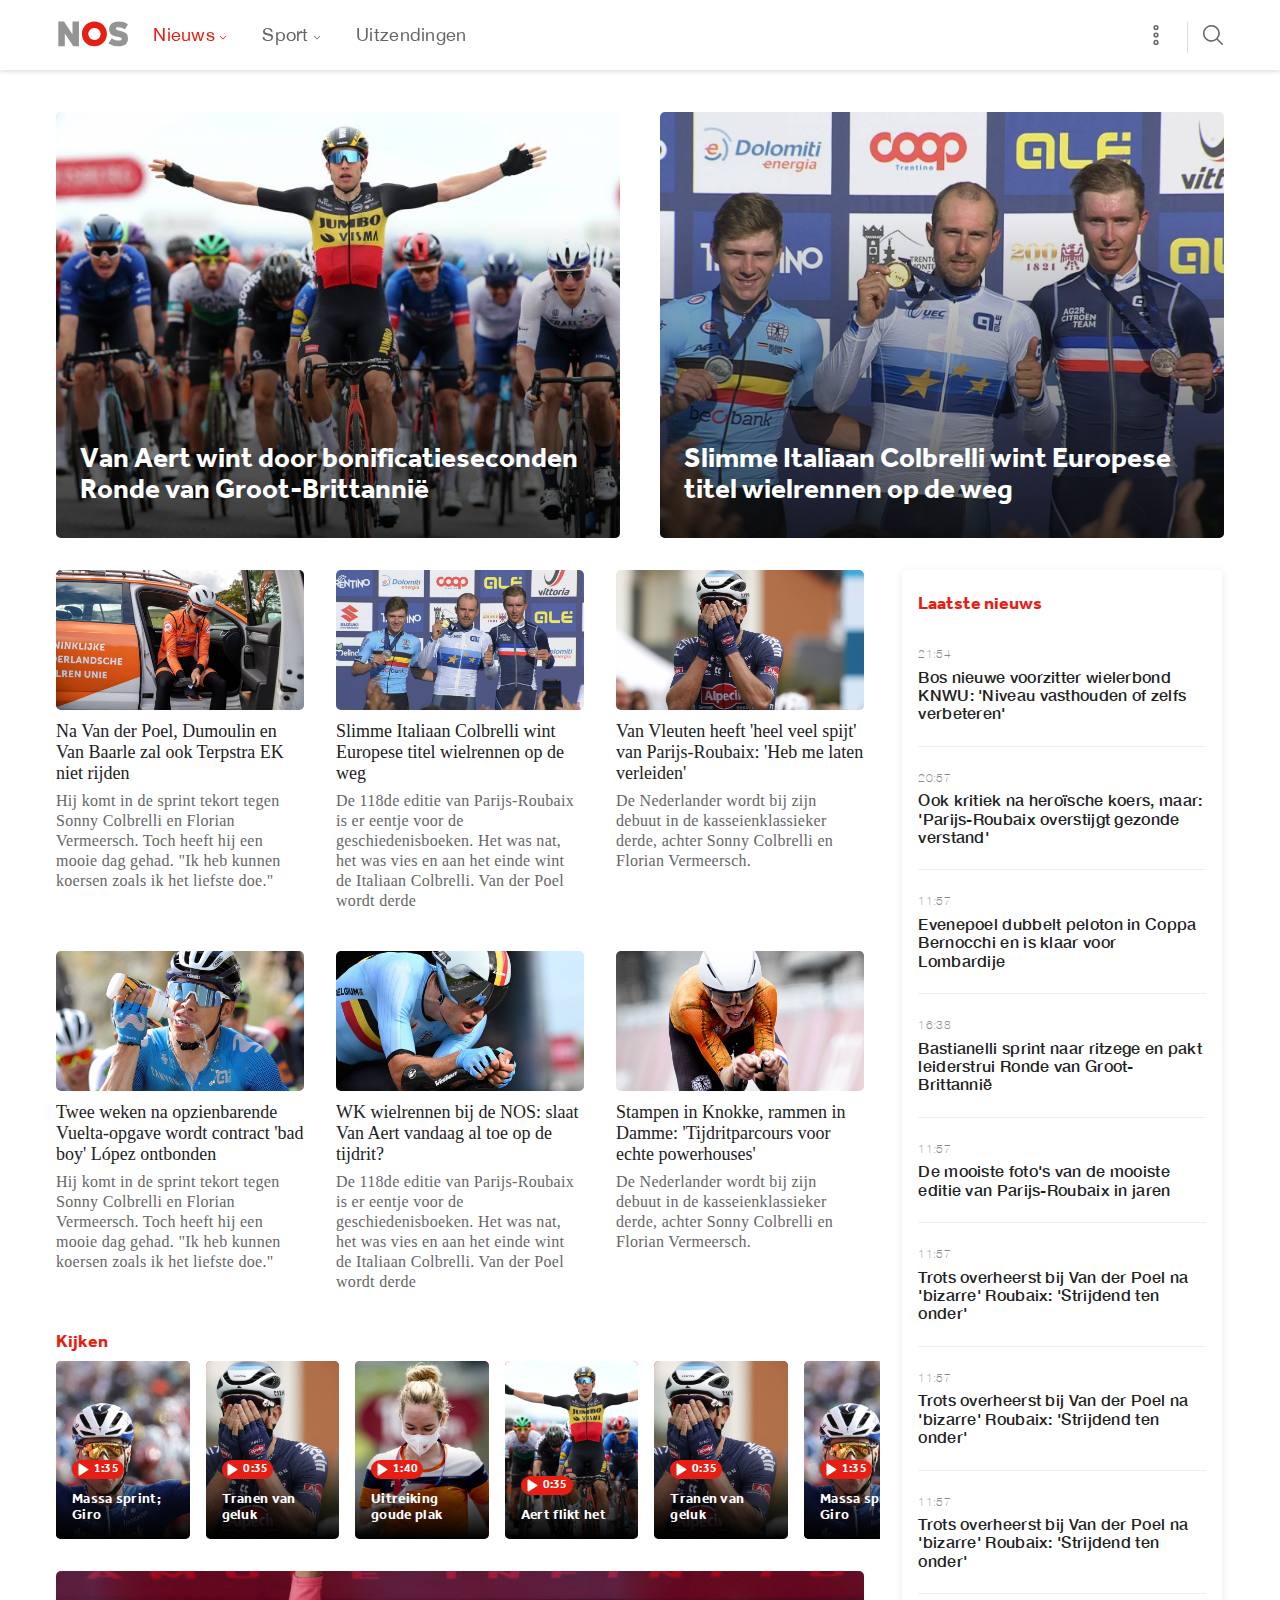
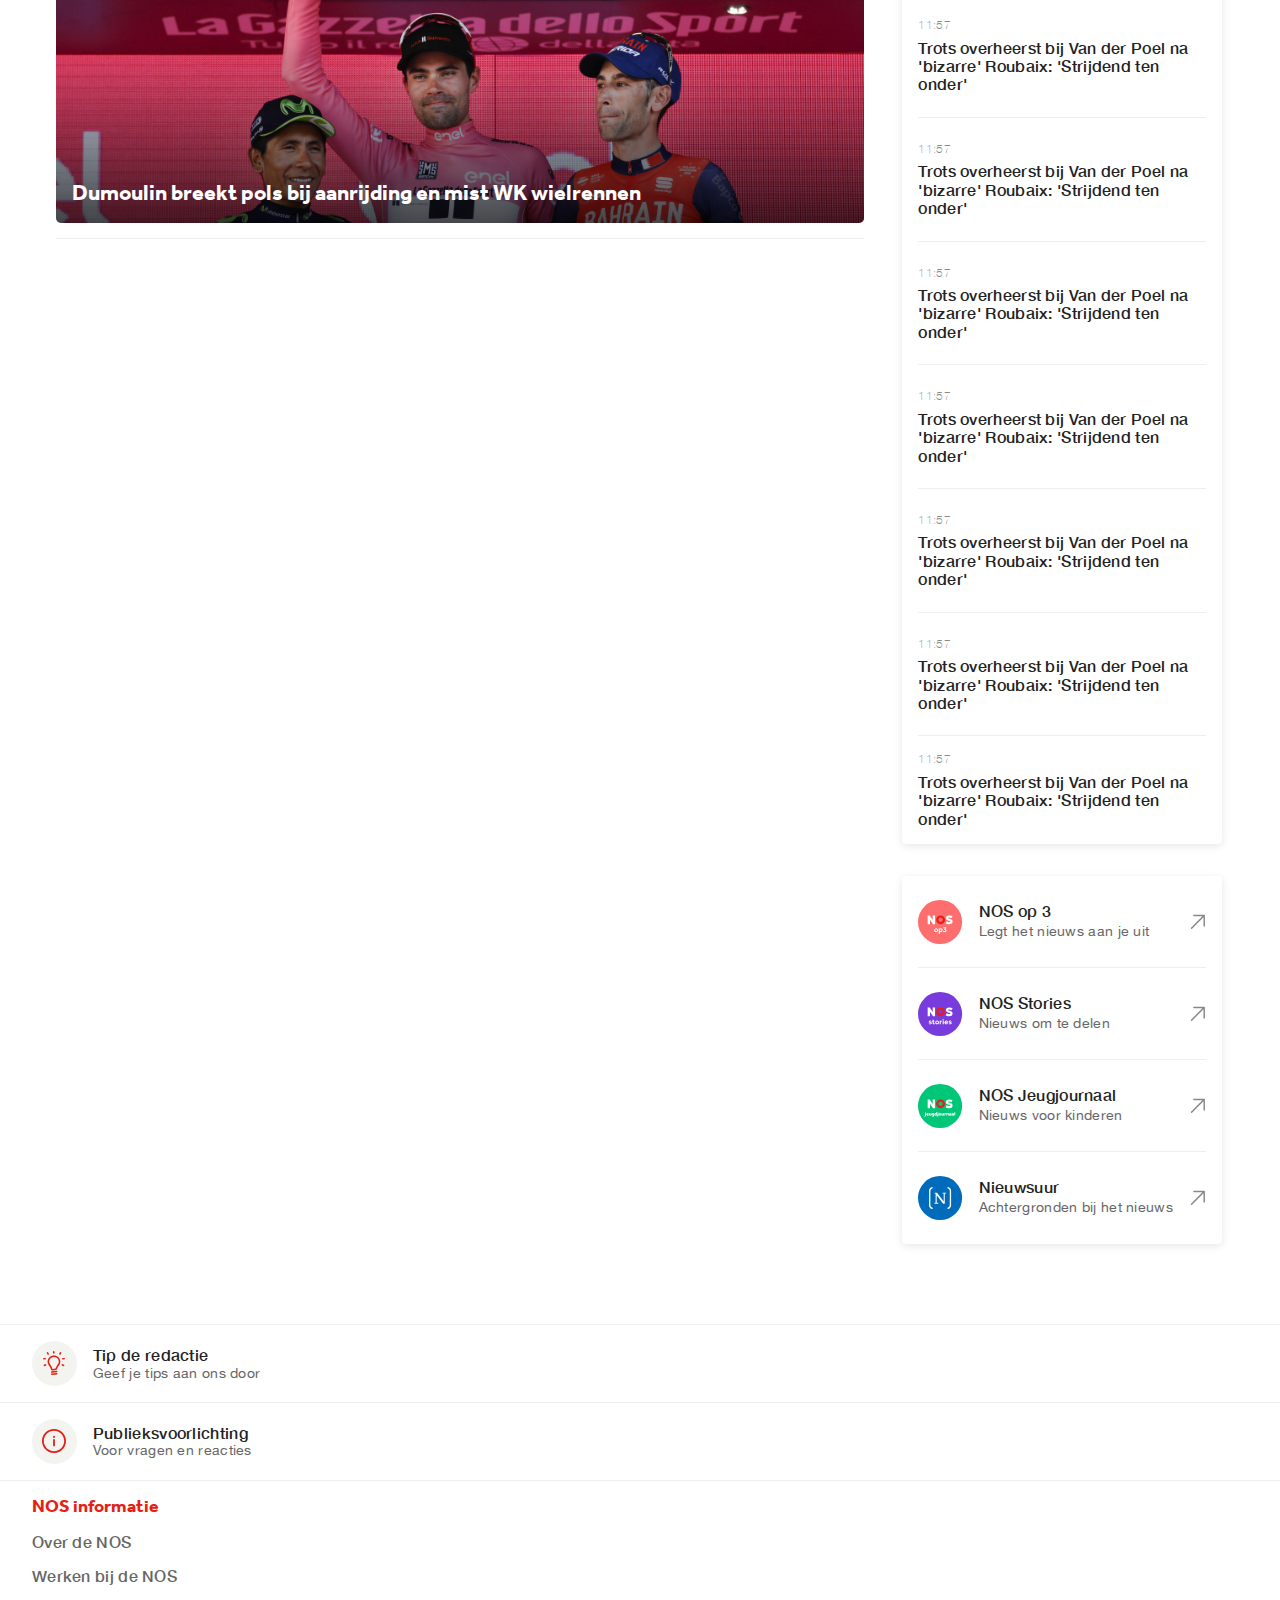
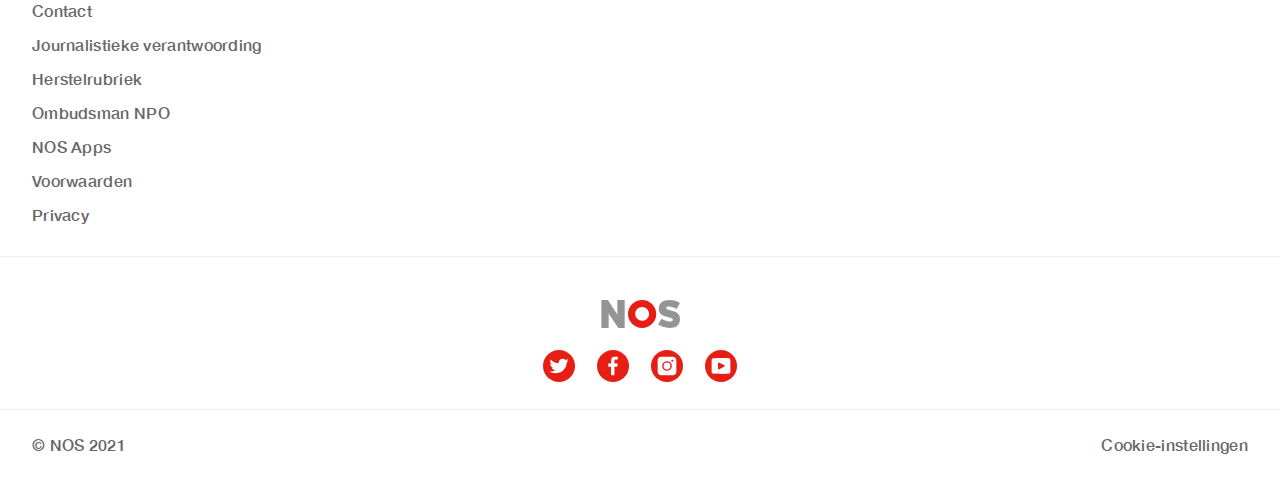
==== commit 3a8fc2c8: "Final dots" ====
--- a/index.html
+++ b/index.html
@@ -6,115 +6,134 @@
 	<meta name="author" content="Shane van Hattum, duckdev.">
 	<meta name="viewport" content="width=device-width, initial-scale=1">
 	<title>NOS.nl - Nieuws, Sport en Evenementen op Radio, TV en Internet</title>
+
+	<!-- Stylig docs -->
 	<link href="styles/style.css" rel="stylesheet">
+	<link href="styles/style-small.css" rel="stylesheet">
+	<link href="styles/style-large.css" rel="stylesheet">
+
+	<!-- Styling attributes -->
 	<link href="styles/font-style.css" rel="stylesheet">
 	<link href="styles/variables.css" rel="stylesheet">
 	<link href="styles/elements.css" rel="stylesheet">
+
+	<!-- Rest linking -->
 	<link rel="icon" type="image/svg+xml" href="images/favicon.png">
 </head>
 
 <body>
+	<div id="box" class="active"></div>
+
 	<nav>
-		<ol>
-			<li>
-				<a href="index.html">
-					<svg alt="test" xmlns="http://www.w3.org/2000/svg" width="79" height="28" viewBox="0 0 79 28"><g fill="none" fill-rule="evenodd"><path fill="#949494" d="M78.94 18.93c0-5.31-2.57-6.91-9.32-8.54-3.46-.8-4.41-1.27-4.41-2.28 0-.96.53-1.66 2.76-1.66 2.72 0 5.1.93 7.48 2.55 0 0 3.15-5.01 3.49-5.87C76.2 1.12 72.92 0 68.35 0c-6.48 0-10.58 3.44-10.58 8.54 0 5.4 3.1 7.19 9.58 8.7 3.6.84 4.57 1.46 4.57 2.47 0 1.27-.85 1.74-3.5 1.74-2.49 0-5.9-1.36-7.85-2.71l-3.6 5.87a21.29 21.29 0 0011.3 3.29c6.45 0 10.67-2.33 10.67-8.73"></path><path fill="#E61E14" d="M27 13.95C27 6.25 33.32 0 41.12 0c7.8 0 14.13 6.25 14.13 13.95S48.92 27.9 41.12 27.9C33.32 27.9 27 21.65 27 13.95m7.2 0c0-3.78 3.1-6.84 6.92-6.84 3.83 0 6.93 3.06 6.93 6.84s-3.1 6.84-6.93 6.84a6.89 6.89 0 01-6.93-6.84"></path><path fill="#949494" d="M23.67 27.9V0h-7.33v14.35S6.88 0 6.82 0H.36v27.9h7.32V13.55l9.63 14.35h6.36z"></path></g></svg>
-				</a>
-			</li>
-			<li>
-				<a href="#" class="button-nieuws">
-					<button class="button active" id="btn-nav-nieuws">
-						Nieuws
-						<svg viewBox="0 0 9 6" xmlns="http://www.w3.org/2000/svg" class="zxqdfp-2 gDQHvk"><path d="M4.179 4.865a.45.45 0 00.606.034l.037-.034 3.045-3.08a.464.464 0 000-.65.45.45 0 00-.606-.034l-.037.034L4.5 3.89 1.776 1.135A.45.45 0 001.17 1.1l-.037.034a.464.464 0 00-.033.613l.033.037 3.046 3.08z" fill="currentColor"></path></svg>
+		<section>
+			<ol>
+				<li>
+					<a href="index.html">
+						<svg alt="test" xmlns="http://www.w3.org/2000/svg" width="79" height="28" viewBox="0 0 79 28"><g fill="none" fill-rule="evenodd"><path fill="#949494" d="M78.94 18.93c0-5.31-2.57-6.91-9.32-8.54-3.46-.8-4.41-1.27-4.41-2.28 0-.96.53-1.66 2.76-1.66 2.72 0 5.1.93 7.48 2.55 0 0 3.15-5.01 3.49-5.87C76.2 1.12 72.92 0 68.35 0c-6.48 0-10.58 3.44-10.58 8.54 0 5.4 3.1 7.19 9.58 8.7 3.6.84 4.57 1.46 4.57 2.47 0 1.27-.85 1.74-3.5 1.74-2.49 0-5.9-1.36-7.85-2.71l-3.6 5.87a21.29 21.29 0 0011.3 3.29c6.45 0 10.67-2.33 10.67-8.73"></path><path fill="#E61E14" d="M27 13.95C27 6.25 33.32 0 41.12 0c7.8 0 14.13 6.25 14.13 13.95S48.92 27.9 41.12 27.9C33.32 27.9 27 21.65 27 13.95m7.2 0c0-3.78 3.1-6.84 6.92-6.84 3.83 0 6.93 3.06 6.93 6.84s-3.1 6.84-6.93 6.84a6.89 6.89 0 01-6.93-6.84"></path><path fill="#949494" d="M23.67 27.9V0h-7.33v14.35S6.88 0 6.82 0H.36v27.9h7.32V13.55l9.63 14.35h6.36z"></path></g></svg>
+					</a>
+				</li>
+				<li>
+					<a href="#" class="button-nieuws">
+						<button class="button active" id="btn-nav-nieuws">
+							Nieuws
+							<svg viewBox="0 0 9 6" xmlns="http://www.w3.org/2000/svg" class="zxqdfp-2 gDQHvk"><path d="M4.179 4.865a.45.45 0 00.606.034l.037-.034 3.045-3.08a.464.464 0 000-.65.45.45 0 00-.606-.034l-.037.034L4.5 3.89 1.776 1.135A.45.45 0 001.17 1.1l-.037.034a.464.464 0 00-.033.613l.033.037 3.046 3.08z" fill="currentColor"></path></svg>
+						</button>
+					</a>
+					<ol class="dropdown nieuws" id="drp-nieuws">
+						<li class="dropdown__item">
+							<a href="#">Voorpagina</a>
+						</li>
+						<li class="dropdown__item">
+							<a href="#">Laatste nieuws</a>
+						</li>
+						<li class="dropdown__item">
+							<a href="#">Video's</a>
+						</li>
+						<li class="dropdown__item">
+							<a href="#">Binnenland</a>
+						</li>
+						<li class="dropdown__item">
+							<a href="#">Buitenland</a>
+						</li>
+						<li class="dropdown__item">
+							<a href="#">Regionaal Nieuws</a>
+						</li>
+						<li class="dropdown__item">
+							<a href="#">Politiek</a>
+						</li>
+						<li class="dropdown__item">
+							<a href="#">Economie</a>
+						</li>
+						<li class="dropdown__item">
+							<a href="#">Koningshuis</a>
+						</li>
+						<li class="dropdown__item">
+							<a href="#">Tech</a>
+						</li>
+						<li class="dropdown__item">
+							<a href="#">Cultuur & Media</a>
+						</li>
+						<li class="dropdown__item">
+							<a href="#">Opmerkelijk</a>
+						</li>
+						<li class="dropdown__item">
+							<a href="#">Archief</a>
+						</li>
+					</ol>
+				</li>
+				<li>
+					<a href="#" class="button-sport">
+						<button class="button" id="btn-nav-sport">
+							Sport
+							<svg viewBox="0 0 9 6" xmlns="http://www.w3.org/2000/svg" class="zxqdfp-2 gDQHvk"><path d="M4.179 4.865a.45.45 0 00.606.034l.037-.034 3.045-3.08a.464.464 0 000-.65.45.45 0 00-.606-.034l-.037.034L4.5 3.89 1.776 1.135A.45.45 0 001.17 1.1l-.037.034a.464.464 0 00-.033.613l.033.037 3.046 3.08z" fill="currentColor"></path></svg>
+						</button>
+					</a>
+					<ol class="dropdown sport">
+						<li class="dropdown__item">
+							<a href="#">Voorpagina</a>
+						</li>
+						<li class="dropdown__item">
+							<a href="#">Video's</a>
+						</li>
+						<li class="dropdown__item">
+							<a href="#">Voetbal</a>
+						</li>
+						<li class="dropdown__item">
+							<a href="#">Formule 1</a>
+						</li>
+						<li class="dropdown__item">
+							<a href="#">Wielrennen</a>
+						</li>
+						<li class="dropdown__item">
+							<a href="#">Schaatsen</a>
+						</li>
+						<li class="dropdown__item">
+							<a href="#">Tennis</a>
+						</li>
+						<li class="dropdown__item">
+							<a href="#">Archief</a>
+						</li>
+					</ol>
+				</li>
+				<li>
+					<button class="button mob-on">
+						<a href="article.html">Uitzendingen</a>
 					</button>
-				</a>
-				<ol class="dropdown nieuws" id="drp-nieuws">
-					<li class="dropdown__item">
-						<a href="#">Voorpagina</a>
-					</li>
-					<li class="dropdown__item">
-						<a href="#">Laatste nieuws</a>
-					</li>
-					<li class="dropdown__item">
-						<a href="#">Video's</a>
-					</li>
-					<li class="dropdown__item">
-						<a href="#">Binnenland</a>
-					</li>
-					<li class="dropdown__item">
-						<a href="#">Buitenland</a>
-					</li>
-					<li class="dropdown__item">
-						<a href="#">Regionaal Nieuws</a>
-					</li>
-					<li class="dropdown__item">
-						<a href="#">Politiek</a>
-					</li>
-					<li class="dropdown__item">
-						<a href="#">Economie</a>
-					</li>
-					<li class="dropdown__item">
-						<a href="#">Koningshuis</a>
-					</li>
-					<li class="dropdown__item">
-						<a href="#">Tech</a>
-					</li>
-					<li class="dropdown__item">
-						<a href="#">Cultuur & Media</a>
-					</li>
-					<li class="dropdown__item">
-						<a href="#">Opmerkelijk</a>
-					</li>
-					<li class="dropdown__item">
-						<a href="#">Archief</a>
-					</li>
-				</ol>
-			</li>
-			<li>
-				<button class="button" id="btn-nav-sport">
-					<a href="article.html">Sport</a>
-					<svg viewBox="0 0 9 6" xmlns="http://www.w3.org/2000/svg" class="zxqdfp-2 gDQHvk"><path d="M4.179 4.865a.45.45 0 00.606.034l.037-.034 3.045-3.08a.464.464 0 000-.65.45.45 0 00-.606-.034l-.037.034L4.5 3.89 1.776 1.135A.45.45 0 001.17 1.1l-.037.034a.464.464 0 00-.033.613l.033.037 3.046 3.08z" fill="currentColor"></path></svg>
-				</button>
-				<ol class="dropdown sport">
-					<li class="dropdown__item">
-						<a href="#">Voorpagina</a>
-					</li>
-					<li class="dropdown__item">
-						<a href="#">Video's</a>
-					</li>
-					<li class="dropdown__item">
-						<a href="#">Voetbal</a>
-					</li>
-					<li class="dropdown__item">
-						<a href="#">Formule 1</a>
-					</li>
-					<li class="dropdown__item">
-						<a href="#">Wielrennen</a>
-					</li>
-					<li class="dropdown__item">
-						<a href="#">Schaatsen</a>
-					</li>
-					<li class="dropdown__item">
-						<a href="#">Tennis</a>
-					</li>
-					<li class="dropdown__item">
-						<a href="#">Archief</a>
-					</li>
-				</ol>
-			</li>
-		</ol>
-		<ol>
-			<li>
-				<button>
-					<svg xmlns="http://www.w3.org/2000/svg" viewBox="0 0 24 24" class="zxqdfp-1 XLxAL"><path d="M3.13 8.87a3.13 3.13 0 110 6.26 3.13 3.13 0 010-6.26zm8.87 0a3.13 3.13 0 110 6.26 3.13 3.13 0 010-6.26zm8.87 0a3.13 3.13 0 110 6.26 3.13 3.13 0 010-6.26zm-17.74 1.8a1.33 1.33 0 100 2.66 1.33 1.33 0 000-2.66zm8.87 0a1.33 1.33 0 100 2.66 1.33 1.33 0 000-2.66zm8.87 0a1.33 1.33 0 100 2.66 1.33 1.33 0 000-2.66z" fill="currentColor"></path></svg>
-				</button>
-			</li>
-			<li>
-				<a href="#">
-					<svg xmlns="http://www.w3.org/2000/svg" viewBox="0 0 24 24" class="zxqdfp-0 eNKnUu"><path d="M10.04 0a10.04 10.04 0 017.7 16.47l6 6a.9.9 0 01-1.2 1.33l-.08-.06-5.99-5.99A10.04 10.04 0 1110.04 0zm0 1.8a8.24 8.24 0 100 16.48 8.24 8.24 0 000-16.48z" fill="currentColor"></path></svg>
-				</a>
-			</li>
-		</ol>
+				</li>
+			</ol>
+			<ol>
+				<li>
+					<button>
+						<svg xmlns="http://www.w3.org/2000/svg" viewBox="0 0 24 24" class="zxqdfp-1 XLxAL"><path d="M3.13 8.87a3.13 3.13 0 110 6.26 3.13 3.13 0 010-6.26zm8.87 0a3.13 3.13 0 110 6.26 3.13 3.13 0 010-6.26zm8.87 0a3.13 3.13 0 110 6.26 3.13 3.13 0 010-6.26zm-17.74 1.8a1.33 1.33 0 100 2.66 1.33 1.33 0 000-2.66zm8.87 0a1.33 1.33 0 100 2.66 1.33 1.33 0 000-2.66zm8.87 0a1.33 1.33 0 100 2.66 1.33 1.33 0 000-2.66z" fill="currentColor"></path></svg>
+					</button>
+				</li>
+				<li>
+					<a href="#">
+						<svg xmlns="http://www.w3.org/2000/svg" viewBox="0 0 24 24" class="zxqdfp-0 eNKnUu"><path d="M10.04 0a10.04 10.04 0 017.7 16.47l6 6a.9.9 0 01-1.2 1.33l-.08-.06-5.99-5.99A10.04 10.04 0 1110.04 0zm0 1.8a8.24 8.24 0 100 16.48 8.24 8.24 0 000-16.48z" fill="currentColor"></path></svg>
+					</a>
+				</li>
+			</ol>
+		</section>
 	</nav>
 	<header>
 		<a href="article.html">
@@ -137,30 +156,62 @@
 	<main>
 		<section>
 			<article class="header-articles">
-					<figure class="mob-on">
-						<a href="#">
-							<img src="assets/images/1920x1080a-winst.jpeg" alt="Van Aert toont topvorm opnieuw met derde dagzege in Groot-Brittannië">
-							<figcaption>
-								Slimme Italiaan Colbrelli wint Europese titel wielrennen op de weg
-							</figcaption>
-						</a>
-					</figure>
-					<figure>
-						<a href="#" class="mob-off">
-							<img src="assets/images/3840x2160a.jpeg" alt="Na Van der Poel, Dumoulin en Van Baarle zal ook Terpstra EK niet rijden">
-							<figcaption>
-								Na Van der Poel, Dumoulin en Van Baarle zal ook Terpstra EK niet rijden
-							</figcaption>
-						</a>
-					</figure>
-					<figure>
-						<a href="#" class="mob-off">
-							<img src="assets/images/3840x2160a.jpeg" alt="Na Van der Poel, Dumoulin en Van Baarle zal ook Terpstra EK niet rijden">
-							<figcaption>
-								Na Van der Poel, Dumoulin en Van Baarle zal ook Terpstra EK niet rijden
-							</figcaption>
-						</a>
-					</figure>
+				<figure class="mob-on">
+					<a href="#">
+						<img src="assets/images/3840x2160a.jpeg" alt="Van Aert toont topvorm opnieuw met derde dagzege in Groot-Brittannië">
+						<figcaption>
+							<h2>Na Van der Poel, Dumoulin en Van Baarle zal ook Terpstra EK niet rijden</h2>
+							<span>Hij komt in de sprint tekort tegen Sonny Colbrelli en Florian Vermeersch. Toch heeft hij een mooie dag gehad. "Ik heb kunnen koersen zoals ik het liefste doe."</span>
+						</figcaption>
+					</a>
+				</figure>
+				<figure>
+					<a href="#" class="mob-off">
+						<img src="assets/images/1920x1080a-winst.jpeg" alt="Na Van der Poel, Dumoulin en Van Baarle zal ook Terpstra EK niet rijden">
+						<figcaption>
+							<h2>Slimme Italiaan Colbrelli wint Europese titel wielrennen op de weg</h2>
+							<span>De 118de editie van Parijs-Roubaix is er eentje voor de geschiedenisboeken. Het was nat, het was vies en aan het einde wint de Italiaan Colbrelli. Van der Poel wordt derde</span>
+						</figcaption>
+					</a>
+				</figure>
+				<figure>
+					<a href="#" class="mob-off">
+						<img src="assets/images/3840x2160alpecin.jpeg" alt="Na Van der Poel, Dumoulin en Van Baarle zal ook Terpstra EK niet rijden">
+						<figcaption>
+							<h2>Van Vleuten heeft 'heel veel spijt' van Parijs-Roubaix: 'Heb me laten verleiden'</h2>
+							<span>De Nederlander wordt bij zijn debuut in de kasseienklassieker derde, achter Sonny Colbrelli en Florian Vermeersch.</span>
+						</figcaption>
+					</a>
+				</figure>
+			</article>
+			<article class="header-articles mob-on">
+				<figure class="mob-on">
+					<a href="#">
+						<img src="assets/images/3840x2160a-canyon.jpeg" alt="Van Aert toont topvorm opnieuw met derde dagzege in Groot-Brittannië">
+						<figcaption>
+							<h2>Twee weken na opzienbarende Vuelta-opgave wordt contract 'bad boy' López ontbonden</h2>
+							<span>Hij komt in de sprint tekort tegen Sonny Colbrelli en Florian Vermeersch. Toch heeft hij een mooie dag gehad. "Ik heb kunnen koersen zoals ik het liefste doe."</span>
+						</figcaption>
+					</a>
+				</figure>
+				<figure>
+					<a href="#" class="mob-off">
+						<img src="assets/images/1920x1080a-belg.jpeg" alt="Na Van der Poel, Dumoulin en Van Baarle zal ook Terpstra EK niet rijden">
+						<figcaption>
+							<h2>WK wielrennen bij de NOS: slaat Van Aert vandaag al toe op de tijdrit?</h2>
+							<span>De 118de editie van Parijs-Roubaix is er eentje voor de geschiedenisboeken. Het was nat, het was vies en aan het einde wint de Italiaan Colbrelli. Van der Poel wordt derde</span>
+						</figcaption>
+					</a>
+				</figure>
+				<figure>
+					<a href="#" class="mob-off">
+						<img src="assets/images/1920x1080a.jpeg" alt="Na Van der Poel, Dumoulin en Van Baarle zal ook Terpstra EK niet rijden">
+						<figcaption>
+							<h2>Stampen in Knokke, rammen in Damme: 'Tijdritparcours voor echte powerhouses'</h2>
+							<span>De Nederlander wordt bij zijn debuut in de kasseienklassieker derde, achter Sonny Colbrelli en Florian Vermeersch.</span>
+						</figcaption>
+					</a>
+				</figure>
 			</article>
 			<article class="stories">
 				<a href="#">
@@ -303,6 +354,69 @@
 			</a>
 		</section>
 		<aside>
+			<section class="mob-on">
+				<h2> Laatste nieuws </h2>
+					<a href="#" class="latest-news">
+						<time datetime="2021-10-05T11:57:51+0200">21:54</time>
+						<p>Bos nieuwe voorzitter wielerbond KNWU: 'Niveau vasthouden of zelfs verbeteren'</p>
+					</a>
+					<a href="#" class="latest-news">
+						<time datetime="2021-10-05T11:57:51+0200">20:57</time>
+						<p>Ook kritiek na heroïsche koers, maar: 'Parijs-Roubaix overstijgt gezonde verstand'</p>
+					</a>
+					<a href="#" class="latest-news">
+						<time datetime="2021-10-05T11:57:51+0200">11:57</time>
+						<p>Evenepoel dubbelt peloton in Coppa Bernocchi en is klaar voor Lombardije</p>
+					</a>
+					<a href="#" class="latest-news">
+						<time datetime="2021-10-05T11:57:51+0200">16:38</time>
+						<p>Bastianelli sprint naar ritzege en pakt leiderstrui Ronde van Groot-Brittannië</p>
+					</a>
+					<a href="#" class="latest-news">
+						<time datetime="2021-10-05T11:57:51+0200">11:57</time>
+						<p>De mooiste foto's van de mooiste editie van Parijs-Roubaix in jaren</p>
+					</a>
+					<a href="#" class="latest-news">
+						<time datetime="2021-10-05T11:57:51+0200">11:57</time>
+						<p>Trots overheerst bij Van der Poel na 'bizarre' Roubaix: 'Strijdend ten onder'</p>
+					</a>
+					<a href="#" class="latest-news">
+						<time datetime="2021-10-05T11:57:51+0200">11:57</time>
+						<p>Trots overheerst bij Van der Poel na 'bizarre' Roubaix: 'Strijdend ten onder'</p>
+					</a>
+					<a href="#" class="latest-news">
+						<time datetime="2021-10-05T11:57:51+0200">11:57</time>
+						<p>Trots overheerst bij Van der Poel na 'bizarre' Roubaix: 'Strijdend ten onder'</p>
+					</a>
+					<a href="#" class="latest-news">
+						<time datetime="2021-10-05T11:57:51+0200">11:57</time>
+						<p>Trots overheerst bij Van der Poel na 'bizarre' Roubaix: 'Strijdend ten onder'</p>
+					</a>
+					<a href="#" class="latest-news">
+						<time datetime="2021-10-05T11:57:51+0200">11:57</time>
+						<p>Trots overheerst bij Van der Poel na 'bizarre' Roubaix: 'Strijdend ten onder'</p>
+					</a>
+					<a href="#" class="latest-news">
+						<time datetime="2021-10-05T11:57:51+0200">11:57</time>
+						<p>Trots overheerst bij Van der Poel na 'bizarre' Roubaix: 'Strijdend ten onder'</p>
+					</a>
+					<a href="#" class="latest-news">
+						<time datetime="2021-10-05T11:57:51+0200">11:57</time>
+						<p>Trots overheerst bij Van der Poel na 'bizarre' Roubaix: 'Strijdend ten onder'</p>
+					</a>
+					<a href="#" class="latest-news">
+						<time datetime="2021-10-05T11:57:51+0200">11:57</time>
+						<p>Trots overheerst bij Van der Poel na 'bizarre' Roubaix: 'Strijdend ten onder'</p>
+					</a>
+					<a href="#" class="latest-news">
+						<time datetime="2021-10-05T11:57:51+0200">11:57</time>
+						<p>Trots overheerst bij Van der Poel na 'bizarre' Roubaix: 'Strijdend ten onder'</p>
+					</a>
+					<a href="#" class="latest-news">
+						<time datetime="2021-10-05T11:57:51+0200">11:57</time>
+						<p>Trots overheerst bij Van der Poel na 'bizarre' Roubaix: 'Strijdend ten onder'</p>
+					</a>
+			</section>
 			<section>
 				<a href="#">
 					<svg xmlns="http://www.w3.org/2000/svg" width="60" height="60" viewBox="0 0 60 60"><g fill="none" fill-rule="evenodd"><circle cx="30" cy="30" r="30" fill="#FF6E6E"></circle><path d="M24.674 42.545c.19 0 .36-.037.507-.11.148-.074.273-.175.375-.302.102-.126.178-.269.227-.427a1.645 1.645 0 000-.981 1.213 1.213 0 00-.227-.422 1.149 1.149 0 00-.375-.296c-.148-.074-.317-.11-.507-.11s-.361.036-.513.11a1.09 1.09 0 00-.375.296 1.36 1.36 0 00-.227.422 1.533 1.533 0 00-.079.49 1.504 1.504 0 00.306.918c.1.127.224.228.375.301.152.074.323.111.513.111m-2.664-1.33c0-.366.065-.708.196-1.029a2.494 2.494 0 011.384-1.403c.327-.137.688-.206 1.083-.206s.754.069 1.078.206a2.509 2.509 0 011.378 1.404c.13.32.196.662.196 1.029 0 .365-.065.708-.196 1.028-.13.32-.311.6-.544.84-.232.238-.51.428-.834.569-.324.14-.683.211-1.078.211s-.756-.07-1.083-.211a2.539 2.539 0 01-1.384-1.409 2.707 2.707 0 01-.196-1.028m7.736 1.171c.197.134.489.2.876.2.374 0 .668-.124.883-.374.214-.25.322-.582.322-.998 0-.161-.02-.32-.058-.475a1.252 1.252 0 00-.18-.406.913.913 0 00-.317-.28c-.13-.07-.29-.105-.48-.105a.98.98 0 00-.777.348 1.234 1.234 0 00-.27.771v1.319zm-1.511-3.641h1.458c.013.092.024.181.031.269l.022.269c.161-.204.37-.36.623-.47.253-.108.518-.163.792-.163.36 0 .677.07.951.211.275.14.504.33.687.565.183.235.32.506.412.812.092.306.137.621.137.945 0 .457-.077.855-.232 1.193a2.479 2.479 0 01-.602.833c-.247.218-.525.38-.835.486-.31.105-.616.158-.92.158-.239 0-.436-.021-.59-.064a7.566 7.566 0 01-.423-.126v2.142h-1.511v-7.06zm6.392 3.229c.218.19.442.336.67.438.23.102.481.153.756.153.324 0 .593-.088.808-.264.215-.175.323-.422.323-.738a.966.966 0 00-.249-.655c-.165-.19-.427-.285-.787-.285-.133 0-.259.013-.375.037a1.476 1.476 0 00-.27.08l-.39-.623 1.7-1.741h-2.482v-1.32h4.184v1.088l-1.384 1.561c.528.099.928.32 1.2.665.27.345.406.777.406 1.298 0 .352-.072.665-.217.94a2.094 2.094 0 01-.576.69c-.24.187-.516.33-.829.428-.313.099-.64.148-.977.148a3.72 3.72 0 01-1.326-.222 3.18 3.18 0 01-1.01-.601l.825-1.077zm12.346-12.862c0-2.277-1.107-2.963-4.012-3.658-1.485-.348-1.897-.547-1.897-.978 0-.413.23-.712 1.188-.712 1.172 0 2.195.398 3.219 1.093 0 0 1.359-2.15 1.502-2.517C45.8 21.481 44.381 21 42.417 21c-2.79 0-4.555 1.474-4.555 3.66 0 2.318 1.337 3.08 4.126 3.726 1.551.364 1.964.629 1.964 1.059 0 .547-.363.746-1.502.746-1.073 0-2.541-.58-3.383-1.16l-1.551 2.517c1.204.795 3.003 1.408 4.868 1.408 2.773 0 4.59-.996 4.59-3.743" fill="#FFF"></path><path fill="#E61E14" d="M24.619 26.978c0-3.302 2.721-5.978 6.079-5.978 3.357 0 6.08 2.676 6.08 5.978 0 3.302-2.723 5.978-6.08 5.978-3.358 0-6.08-2.676-6.08-5.978m3.098 0c0-1.62 1.335-2.933 2.982-2.933 1.647 0 2.982 1.314 2.982 2.933 0 1.62-1.335 2.933-2.982 2.933-1.647 0-2.982-1.313-2.982-2.933"></path><path fill="#FFF" d="M23.185 32.956V21h-3.151v6.149S15.961 21 15.935 21h-2.78v11.956h3.153v-6.149l4.142 6.15h2.736z"></path></g></svg>
@@ -391,7 +505,7 @@
 			</ol>
 		</div>
 		<div>
-			<a href="#" tabindex="1">
+			<a href="#">
 				<div class="circle">
 					<svg xmlns="http://www.w3.org/2000/svg" width="24" height="24"><path d="M5.627 9.796C6.009 7.02 8.38 4.801 11.279 4.51c3.807-.383 7.082 2.468 7.082 6.108 0 1.161-.341 2.277-1.017 3.307a19.38 19.38 0 00-1.164 1.669c-.266.43-.496.846-.677 1.235-.16.342-.278.656-.35.932a1.82 1.82 0 01-1.543 1.346l-2.693.345c-.915.116-1.79-.435-2.014-1.296a5.932 5.932 0 00-.16-.512c-.21-.59-.525-1.23-.916-1.89a18.246 18.246 0 00-1.246-1.828.736.736 0 01-.096-.153 5.917 5.917 0 01-.858-3.976zm2.623 3.79c.319.443.637.923.935 1.426.435.736.79 1.456 1.036 2.144.077.216.143.427.197.634.029.112.155.192.293.174l2.693-.345c.109-.013.201-.096.234-.223.096-.37.245-.763.44-1.181.207-.446.464-.911.76-1.388a20.08 20.08 0 011.225-1.758c.48-.735.736-1.575.736-2.452 0-2.752-2.474-4.906-5.358-4.616-2.18.22-3.979 1.902-4.266 3.991-.15 1.1.1 2.166.693 3.077l.011.018c.091.116.218.285.371.498zm1.567 8.228c-.428.053-.82-.237-.875-.648-.055-.41.247-.787.674-.84l4.97-.617c.427-.053.819.237.874.648.055.41-.247.787-.674.84l-4.97.617zm0 2.18c-.428.053-.82-.237-.875-.648-.055-.41.247-.787.674-.84l4.97-.617c.427-.053.819.237.874.648.055.41-.247.787-.674.84l-4.97.617zm2.726-21.923c0 .414-.35.75-.78.75-.432 0-.782-.336-.782-.75V.75c0-.414.35-.75.781-.75.432 0 .781.336.781.75v1.321zm8.45 6.515c-.426.069-.829-.207-.9-.616-.072-.408.215-.795.64-.863l1.357-.219c.425-.068.828.207.9.616a.756.756 0 01-.642.864l-1.356.218zm-.981 5.879a.734.734 0 01-.286-1.025.798.798 0 011.066-.274l1.192.66a.734.734 0 01.286 1.024.799.799 0 01-1.067.275l-1.191-.66zM18.483 3.382a.798.798 0 01-1.066.274.733.733 0 01-.286-1.024l.687-1.144a.798.798 0 011.067-.275.734.734 0 01.286 1.025l-.688 1.144zM3.266 7.107c.426.068.713.455.641.863-.071.409-.474.685-.9.616l-1.355-.218a.754.754 0 01-.641-.864c.071-.409.474-.684.9-.616l1.355.219zm-.059 6.059a.8.8 0 011.067.274.734.734 0 01-.286 1.025l-1.191.66a.799.799 0 01-1.067-.275.734.734 0 01.286-1.024l1.191-.66zM6.87 2.632a.733.733 0 01-.286 1.024.798.798 0 01-1.066-.275L4.83 2.237a.734.734 0 01.287-1.024.798.798 0 011.066.275l.687 1.144z" fill="currentColor"></path></svg>
 				</div>
@@ -400,7 +514,7 @@
 					<span>Geef je tips aan ons door</span>
 				</p>
 			</a>
-			<a href="#" tabindex="1">
+			<a href="#">
 				<div class="circle">
 					<svg xmlns="http://www.w3.org/2000/svg" width="24" height="24" viewBox="0 0 24 24"><path d="M12 0c6.627 0 12 5.373 12 12s-5.373 12-12 12S0 18.627 0 12 5.373 0 12 0zm0 1.801C6.367 1.801 1.801 6.367 1.801 12S6.367 22.199 12 22.199c5.632 0 10.199-4.567 10.199-10.199S17.632 1.801 12 1.801zm0 8.178a.9.9 0 01.9.9v5.513a.9.9 0 01-1.8 0V10.88a.9.9 0 01.9-.901zm0-3.272a.9.9 0 01.9.9v.446a.9.9 0 01-1.8 0v-.446a.9.9 0 01.9-.9z" fill="currentColor"></path></svg>
 				</div>
--- a/styles/style.css
+++ b/styles/style.css
@@ -11,13 +11,13 @@
 input, button, submit {
     border:none;
     background: none;
+    cursor: pointer;
 }
 
 ul, li, ol {
     margin-left: 0 ;
     padding-left: 0;
 }
-
 
 /* Hier begint het leven */
 body {
@@ -30,6 +30,11 @@
     line-height: 1.15;
 }
 
+main {
+    max-width: 1200px;
+    margin: 0 auto;
+}
+
 /* nav */
 nav {
     position: fixed;
@@ -45,9 +50,12 @@
     z-index: 99;
 }
 
-@media only screen and (min-width: 760px) {
-    nav {
-    }
+nav section {
+    display: flex;
+    justify-content: space-between;
+    margin: 0 auto;
+    width: 100%;
+    max-width: 1165px;
 }
 
 nav ol {
@@ -158,6 +166,8 @@
 /* Header */
 header {
     margin-top:4.4em;
+    max-width: 1200px;
+    margin: 4.4em auto 0;
 }
 
 header h2 {
@@ -190,39 +200,6 @@
     z-index: 22;
 }
 
-@media only screen and (min-width: 760px) {
-    header {
-        display: flex;
-        justify-content: space-around;
-        padding: 0 1rem;
-        margin-top: 5.5rem;
-    }
-
-    header figure:first-of-type::before {
-        content: "";
-        position: absolute;
-        top: 0px;
-        left: 0px;
-        width: 100%;
-        height: 99%;
-        background-image: linear-gradient(rgba(0, 0, 0, 0) 25%, rgba(0, 0, 0, .7));
-        z-index: 2;
-    }
-
-    header a figure {
-        display: block;
-        width: 100%;
-    }
-
-    header figcaption:first-of-type {
-        position: absolute;
-        line-height: 1.11;
-        padding: 1rem 1rem 0 1rem ;
-        bottom: 1em;
-        z-index: 22;
-    }
-}
-
 .header-articles {
     display: flex;
     padding: 1rem 0 1rem 1rem;
@@ -246,11 +223,31 @@
     font-size: 14px;
 }
 
+.header-articles figure h2 {
+    font-family: inherit;
+    font-size: 14px;
+    font-weight: 100;
+    letter-spacing: normal;
+}
+
+.header-articles:nth-child(n+3){
+    display: none;
+}
+
+.header-articles figure span {
+    display: none;
+}
+
 .article {
     padding: 1rem;
 }
 
-.article section > div {
+.article-header {
+    display: flex;
+    flex-direction: column;
+}
+
+.article-header section > div {
     margin-top: .5rem;
     margin-bottom: 1.33rem;
     font-size: 11px;
@@ -259,12 +256,23 @@
     text-transform: uppercase;
 }
 
-.article__titel {
+.article-headliner {
+    padding: 1rem;
     margin-bottom: 1.5rem;
 }
 
-.article__titel span {
+.article-headliner span {
+    margin-right: 1rem;
     color: var(--darker-color);
+}
+
+.article-headliner time {
+    margin-left: 1rem;
+    color: var(--usefull-color);
+}
+
+.article-headliner em {
+    color: var(--usefull-color);
 }
 
 .article__story article {
@@ -343,6 +351,8 @@
     flex-direction: column;
 }
 
+
+
 .discover-more h3 {
     margin-top: .17em;
     margin-bottom: 1.11em;
@@ -374,7 +384,6 @@
 
 .stories {
     display: flex;
-    align-items: center;
     padding: 1rem;
     flex-direction: column;
 }
@@ -490,6 +499,7 @@
     padding: 1rem 0;
 }
 
+
 aside section a:first-child {
     padding: 0 0 1rem 0;
 }
@@ -542,6 +552,25 @@
     width: 100%;
 }
 
+
+aside section .latest-news {
+    display: flex;
+    flex-direction: column;
+    align-items: flex-start;
+    padding: 1.5rem 0;
+}
+
+aside section .latest-news time {
+    margin-bottom: 0.42rem;
+    color: rgb(136, 136, 136);
+    text-transform: uppercase;
+    font-size: 0.75rem;
+}
+
+aside section .latest-news p {
+    font-weight: 500;
+}
+
 footer {
     display: flex;
     margin-top: 3rem;
--- a/styles/style-small.css
+++ b/styles/style-small.css
@@ -0,0 +1,102 @@
+@media only screen and (min-width: 760px) {
+    header {
+        display: flex;
+        justify-content: space-around;
+        padding: 0 .5rem;
+        margin-bottom: 1rem;
+        margin-top: 7rem;
+    }
+
+    header a {
+        width: 100%;
+        margin-left: .5rem;
+        margin-right: .5rem;
+    }
+
+    header h2 {
+        font-size: var(--f-d-large);
+    }
+
+    header a:first-child {
+        margin-right: 1rem;
+    }
+
+    header a:last-child {
+        margin-left: 1rem;
+    }
+
+    header figure:first-of-type::before {
+        content: "";
+        position: absolute;
+        top: 0;
+        left: 0;
+        width: 100%;
+        height: 100%;
+        pointer-events: none;
+        background-image: linear-gradient(rgba(0, 0, 0, 0) 25%, rgba(0, 0, 0, .7));
+        z-index: 2;
+    }
+
+    header a figure {
+        display: block;
+        border-radius: 5px;
+        width: 100%;
+        height: 100%;
+    }
+
+    header figcaption:first-of-type {
+        position: absolute;
+        line-height: 1.11;
+        padding: 1.5rem 1.5rem 1rem 1.5rem ;
+        bottom: 1em;
+        z-index: 22;
+    }
+
+    header a figure img {
+        object-fit: cover;
+        width: 100%;
+        height: 100%;
+        transition: transform .5s;
+    }
+
+    header a figure img:hover {
+        transition: .5s;
+        transform: scale(1.1);
+    }
+
+    header a:first-child {
+        margin-right: 1.5rem;
+    }
+
+    .header-articles figure {
+        margin-right: 2rem;
+    }
+
+    .header-articles:nth-child(>2){
+        display: none;
+    }
+
+    .header-articles figure:last-child {
+        margin-right: 1rem;
+    }
+
+    .header-articles figure h2 {
+        font-family: 'Effra', 'Helvetica Neue';
+        font-size: 18px !important;
+        font-weight: 500;
+        letter-spacing: normal;
+    }
+
+    .header-articles figure span {
+        display: block;
+        line-height: 1.25rem;
+        font-weight: 100;
+        margin: .5rem 0;
+        font-size: var(--f-normal);
+        color: var(--second-color);
+    }
+
+    .stories {
+        display: none;
+    }
+}
--- a/styles/style-large.css
+++ b/styles/style-large.css
@@ -0,0 +1,119 @@
+@media only screen and (min-width: 1100px) {
+
+/* Navigatie sectie - Pagina 1/2 */
+    nav svg {
+        width: 70px;
+        margin: 0 .5rem 0 0;
+    }
+
+    nav button {
+        padding: 0 1.11rem;
+        font-size: var(--f-large);
+        font-weight: 400;
+    }
+
+    /* dropdown list */
+    nav ol li ol li {
+        padding: 1rem;
+        color: rgb(102, 102, 102);
+        width: 100%;
+        font-size: 1em;
+        font-weight: 400;
+        line-height: 1.14;
+        border-bottom: 1px solid var(--light-grey);
+    }
+
+
+/* Main sectie - Pagina 1/2 */
+    main {
+        display: flex;
+    }
+    main section {
+        margin-right: 1rem;
+        width: 70%;
+    }
+
+    main aside section {
+        margin-left: .4rem;
+        margin-bottom: 2rem;
+        width: 93%;
+    }
+
+    main aside section h2 {
+        margin: .5rem 0;
+        color: var(--primary-color);
+    }
+
+/* Artikel pagina - Pagina 2 */
+    .article-p header {
+        display: flex;
+        flex-direction: column-reverse;
+        max-width: 876px;
+        margin-left: 14.5%;
+    }
+    .article-header h1 {
+        line-height: 1.22;
+        font-size: 2.22em;
+        margin: 0 0 1.78rem;
+    }
+
+    .article-headliner {
+        padding: 2rem 6rem 0;
+    }
+
+    .article {
+        display: flex;
+        flex-direction: column;
+        padding: 2rem 6rem 0;
+    }
+
+    .article__story {
+        max-width: 61.6%;
+        margin-left: 10.2%;
+        font-size: var(--f-large);
+    }
+
+    .article__story article {
+        max-width: 89%;
+    }
+
+    .article__story article header {
+        flex-direction: inherit;
+    }
+
+    .discover-more {
+        margin-top: 2rem;
+        max-width: 61.6%;
+        margin-left: 10.2%;
+        padding-left: 1em;
+        border-left: 1px solid var(--usefull-extra-line-color);
+    }
+
+    .discover-more h3 {
+        font-size: .875em;
+        font-weight: 700;
+        color: var(--main-color);
+        text-transform: uppercase;
+    }
+
+    .discover-more figure {
+        display: flex;
+        flex-direction: row;
+        align-items: center;
+        margin-top: 1rem;
+    }
+
+    .discover-more figure figcaption {
+        font-size: .875em;
+        line-height: 1.4;
+        font-weight: 700;
+        padding: .5rem .5rem .5rem 1rem;
+        color: var(--darker-color);
+    }
+
+    .discover-more figure img {
+        min-width: 128px;
+        height: auto;
+        width: 80px;
+    }
+}
--- a/styles/font-style.css
+++ b/styles/font-style.css
@@ -140,3 +140,10 @@
     font-weight: 500;
     letter-spacing: normal;
 }
+
+.header-articles figure h2 {
+    font-family: inherit;
+    font-size: 14px;
+    font-weight: 100;
+    letter-spacing: normal;
+}
--- a/styles/variables.css
+++ b/styles/variables.css
@@ -21,6 +21,7 @@
     --margin-s: .67em;
 
 /* Letterkast formaat */
+    --f-d-large: 28px;
     --f-large: 18px;
     --f-normal: 16px;
     --f-small: 14px;
--- a/styles/elements.css
+++ b/styles/elements.css
@@ -17,6 +17,15 @@
     font-size: 12px;
     width: auto;
     background: var(--primary-color);
+}
+
+a:hover {
+    transition: .1s;
+    color: var(--primary-color);
+}
+
+a {
+    transition: .1s;
 }
 
 .circle {
@@ -112,6 +121,6 @@
     }
 
     .mob-off {
-        display: inherit;
+        display: block;
     }
 }
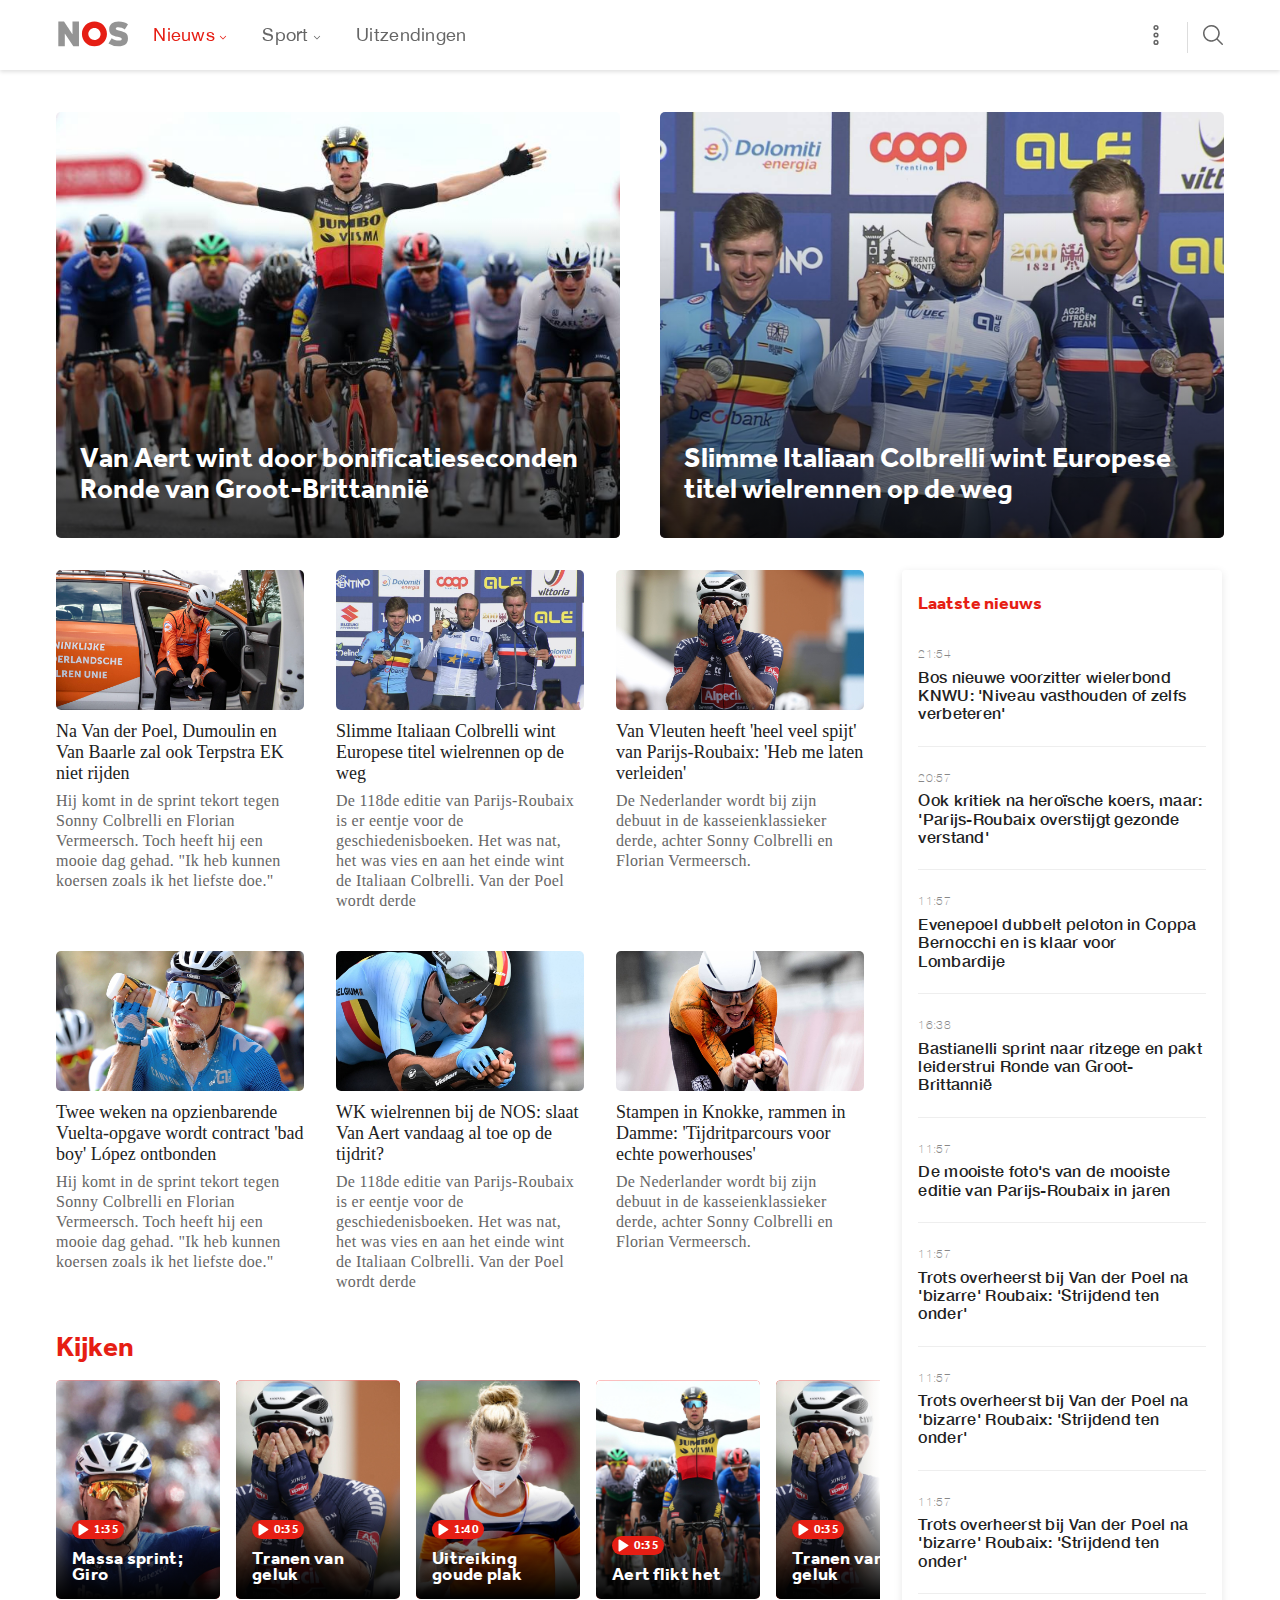
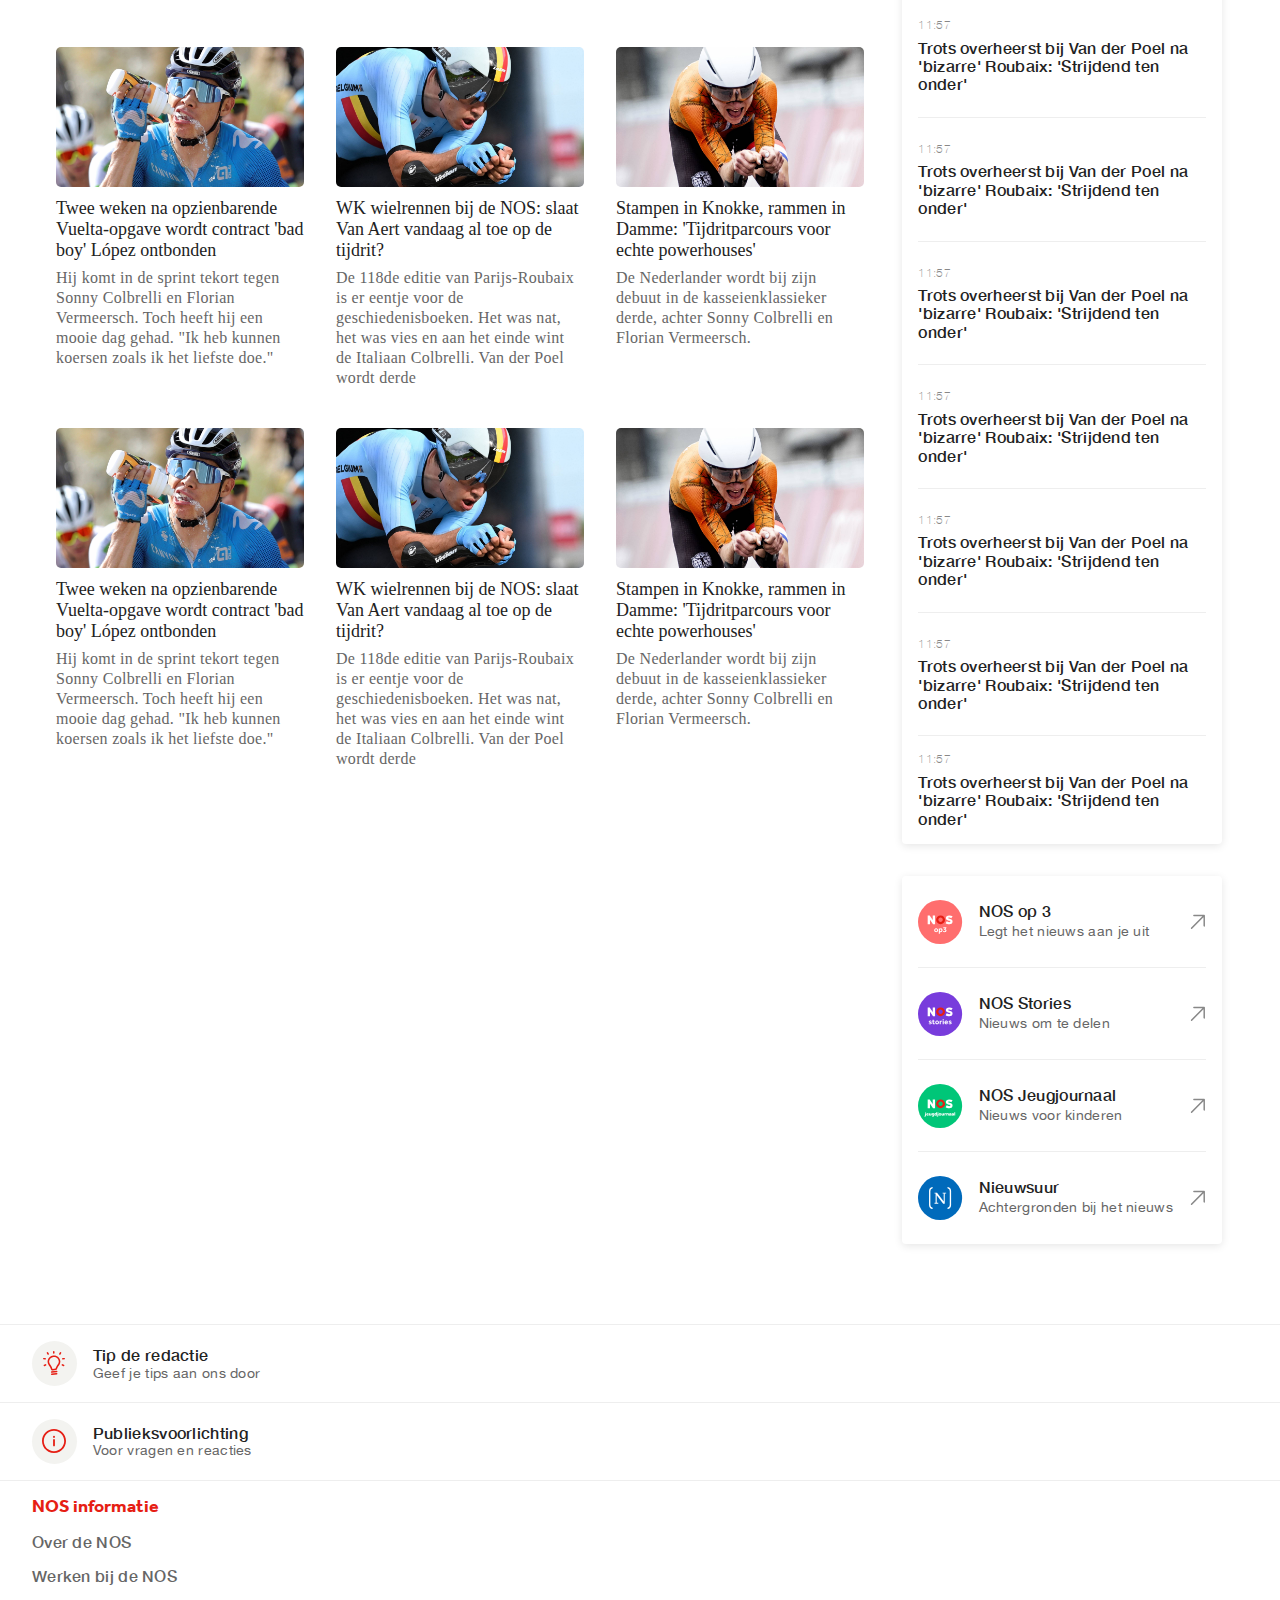
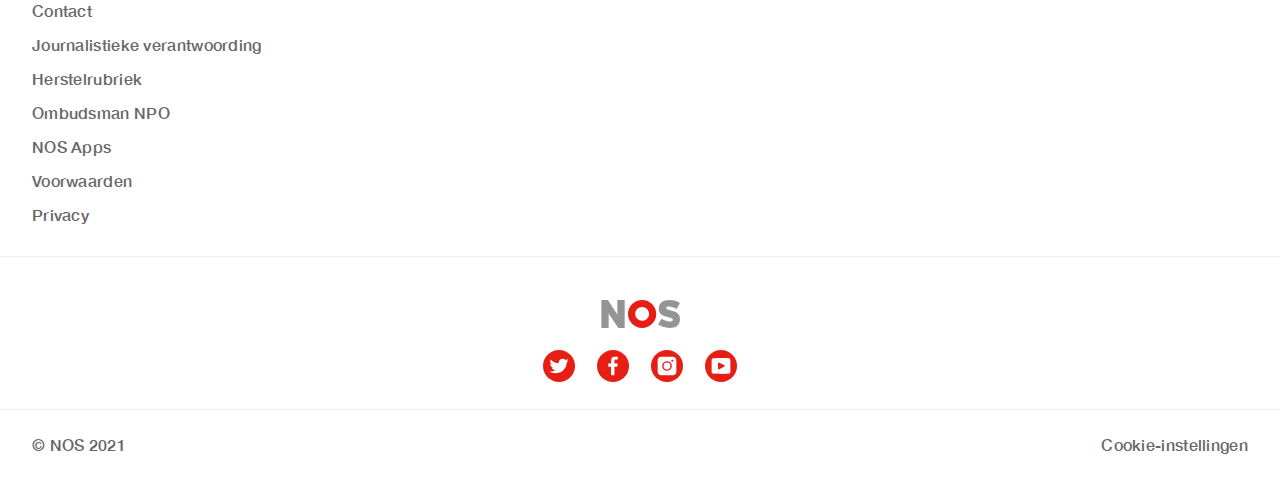
==== commit 49104bd3: "final push" ====
--- a/index.html
+++ b/index.html
@@ -22,8 +22,6 @@
 </head>
 
 <body>
-	<div id="box" class="active"></div>
-
 	<nav>
 		<section>
 			<ol>
@@ -90,7 +88,7 @@
 					</a>
 					<ol class="dropdown sport">
 						<li class="dropdown__item">
-							<a href="#">Voorpagina</a>
+							<a href="article.html">Voorpagina</a>
 						</li>
 						<li class="dropdown__item">
 							<a href="#">Video's</a>
@@ -342,6 +340,64 @@
 						</figure>
 				</div>
 			</article>
+			<article class="header-articles show">
+				<figure class="mob-on">
+					<a href="#">
+						<img src="assets/images/3840x2160a-canyon.jpeg" alt="Van Aert toont topvorm opnieuw met derde dagzege in Groot-Brittannië">
+						<figcaption>
+							<h2>Twee weken na opzienbarende Vuelta-opgave wordt contract 'bad boy' López ontbonden</h2>
+							<span>Hij komt in de sprint tekort tegen Sonny Colbrelli en Florian Vermeersch. Toch heeft hij een mooie dag gehad. "Ik heb kunnen koersen zoals ik het liefste doe."</span>
+						</figcaption>
+					</a>
+				</figure>
+				<figure>
+					<a href="#" class="mob-off">
+						<img src="assets/images/1920x1080a-belg.jpeg" alt="Na Van der Poel, Dumoulin en Van Baarle zal ook Terpstra EK niet rijden">
+						<figcaption>
+							<h2>WK wielrennen bij de NOS: slaat Van Aert vandaag al toe op de tijdrit?</h2>
+							<span>De 118de editie van Parijs-Roubaix is er eentje voor de geschiedenisboeken. Het was nat, het was vies en aan het einde wint de Italiaan Colbrelli. Van der Poel wordt derde</span>
+						</figcaption>
+					</a>
+				</figure>
+				<figure>
+					<a href="#" class="mob-off">
+						<img src="assets/images/1920x1080a.jpeg" alt="Na Van der Poel, Dumoulin en Van Baarle zal ook Terpstra EK niet rijden">
+						<figcaption>
+							<h2>Stampen in Knokke, rammen in Damme: 'Tijdritparcours voor echte powerhouses'</h2>
+							<span>De Nederlander wordt bij zijn debuut in de kasseienklassieker derde, achter Sonny Colbrelli en Florian Vermeersch.</span>
+						</figcaption>
+					</a>
+				</figure>
+			</article>
+			<article class="header-articles show">
+				<figure class="mob-on">
+					<a href="#">
+						<img src="assets/images/3840x2160a-canyon.jpeg" alt="Van Aert toont topvorm opnieuw met derde dagzege in Groot-Brittannië">
+						<figcaption>
+							<h2>Twee weken na opzienbarende Vuelta-opgave wordt contract 'bad boy' López ontbonden</h2>
+							<span>Hij komt in de sprint tekort tegen Sonny Colbrelli en Florian Vermeersch. Toch heeft hij een mooie dag gehad. "Ik heb kunnen koersen zoals ik het liefste doe."</span>
+						</figcaption>
+					</a>
+				</figure>
+				<figure>
+					<a href="#" class="mob-off">
+						<img src="assets/images/1920x1080a-belg.jpeg" alt="Na Van der Poel, Dumoulin en Van Baarle zal ook Terpstra EK niet rijden">
+						<figcaption>
+							<h2>WK wielrennen bij de NOS: slaat Van Aert vandaag al toe op de tijdrit?</h2>
+							<span>De 118de editie van Parijs-Roubaix is er eentje voor de geschiedenisboeken. Het was nat, het was vies en aan het einde wint de Italiaan Colbrelli. Van der Poel wordt derde</span>
+						</figcaption>
+					</a>
+				</figure>
+				<figure>
+					<a href="#" class="mob-off">
+						<img src="assets/images/1920x1080a.jpeg" alt="Na Van der Poel, Dumoulin en Van Baarle zal ook Terpstra EK niet rijden">
+						<figcaption>
+							<h2>Stampen in Knokke, rammen in Damme: 'Tijdritparcours voor echte powerhouses'</h2>
+							<span>De Nederlander wordt bij zijn debuut in de kasseienklassieker derde, achter Sonny Colbrelli en Florian Vermeersch.</span>
+						</figcaption>
+					</a>
+				</figure>
+			</article>
 			<a href="#">
 				<article class="large-image">
 					<figure>
--- a/styles/style.css
+++ b/styles/style.css
@@ -230,7 +230,7 @@
     letter-spacing: normal;
 }
 
-.header-articles:nth-child(n+3){
+.header-articles:nth-child(n+4){
     display: none;
 }
 
--- a/styles/style-large.css
+++ b/styles/style-large.css
@@ -116,4 +116,75 @@
         height: auto;
         width: 80px;
     }
+
+/* STORY SLIDER */
+    .story-slider {
+        position: relative;
+        overflow: hidden;
+    }
+
+    .story-slider__wrapper::before {
+        content: '';
+        position: absolute;
+        left: 0;
+        top: 0;
+        width: 2rem;
+        height: 100%;
+        background: rgb(255,255,255);
+        z-index: 3;
+        background: linear-gradient(90deg, rgba(255,255,255,1) 0%, rgba(0,0,0,0) 100%);
+    }
+
+    .story-slider__wrapper::after {
+        content: '';
+        position: absolute;
+        right: 0;
+        top: 0;
+        width: 2rem;
+        height: 100%;
+        background: rgb(255,255,255);
+        z-index: 3;
+        background: linear-gradient(-90deg, rgba(255,255,255,1) 0%, rgba(0,0,0,0) 100%);
+    }
+
+    .story-slider h2 {
+        font-family: "Effra";
+        font-size: 28px;
+        color: var(--primary-color);
+        padding-left: 1rem;
+        padding-bottom: 1rem;
+    }
+
+    .story-slider figure {
+        position: relative;
+        min-width: 10.25rem;
+        min-height: 13.688rem;
+        border-radius: 5px;
+        margin-left: 1rem;
+        background: red;
+        overflow: hidden;
+    }
+
+    .story-slider__wrapper {
+        display: flex;
+        flex-direction: row;
+        scroll-snap-type: x mandatory;
+        overflow-x: scroll;
+        -webkit-overflow-scrolling: touch;
+        padding-right: 2rem;
+        padding-bottom: 1rem;
+        clip-path: inset(0 0 10px 0);
+    }
+
+    .story-slider__wrapper figure figcaption {
+        font-size: 18px;
+    }
+
+    .large-image {
+        display: none;
+    }
+
+    .show {
+        display: flex !important;
+    }
 }
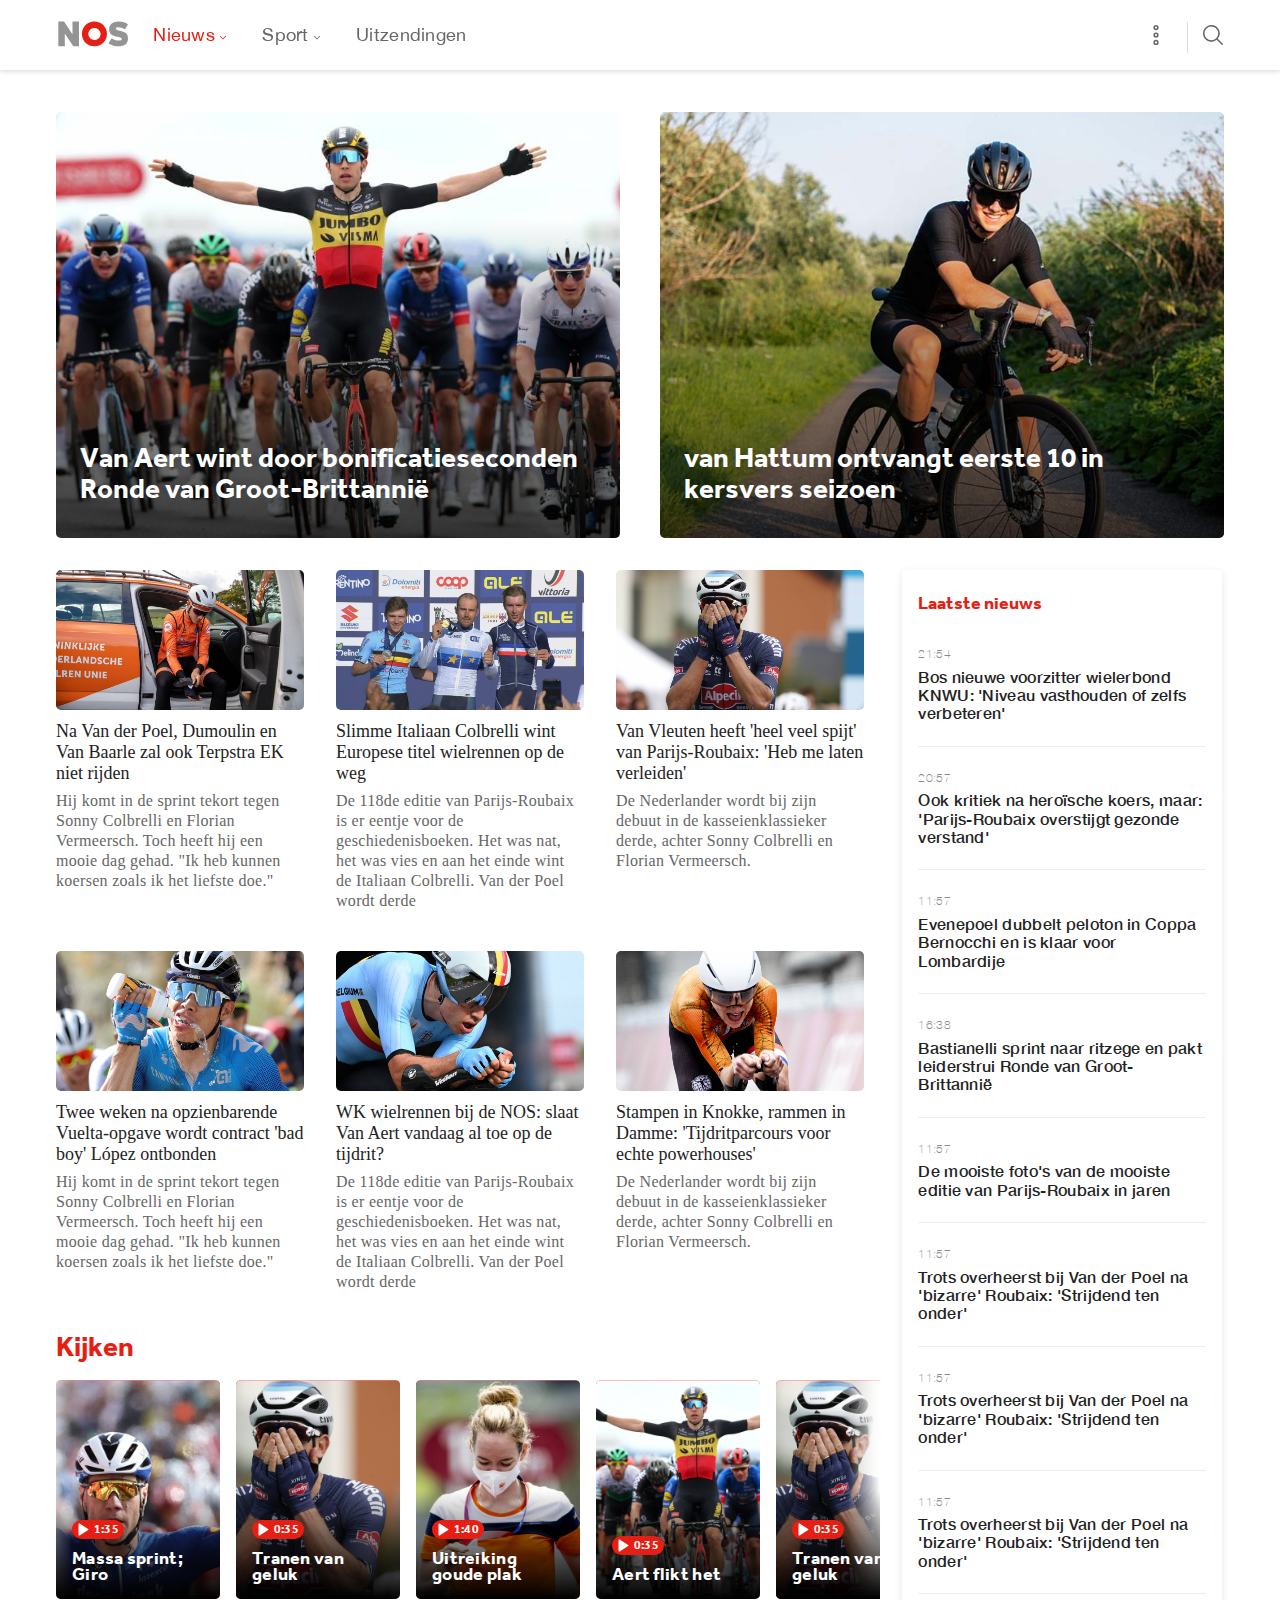
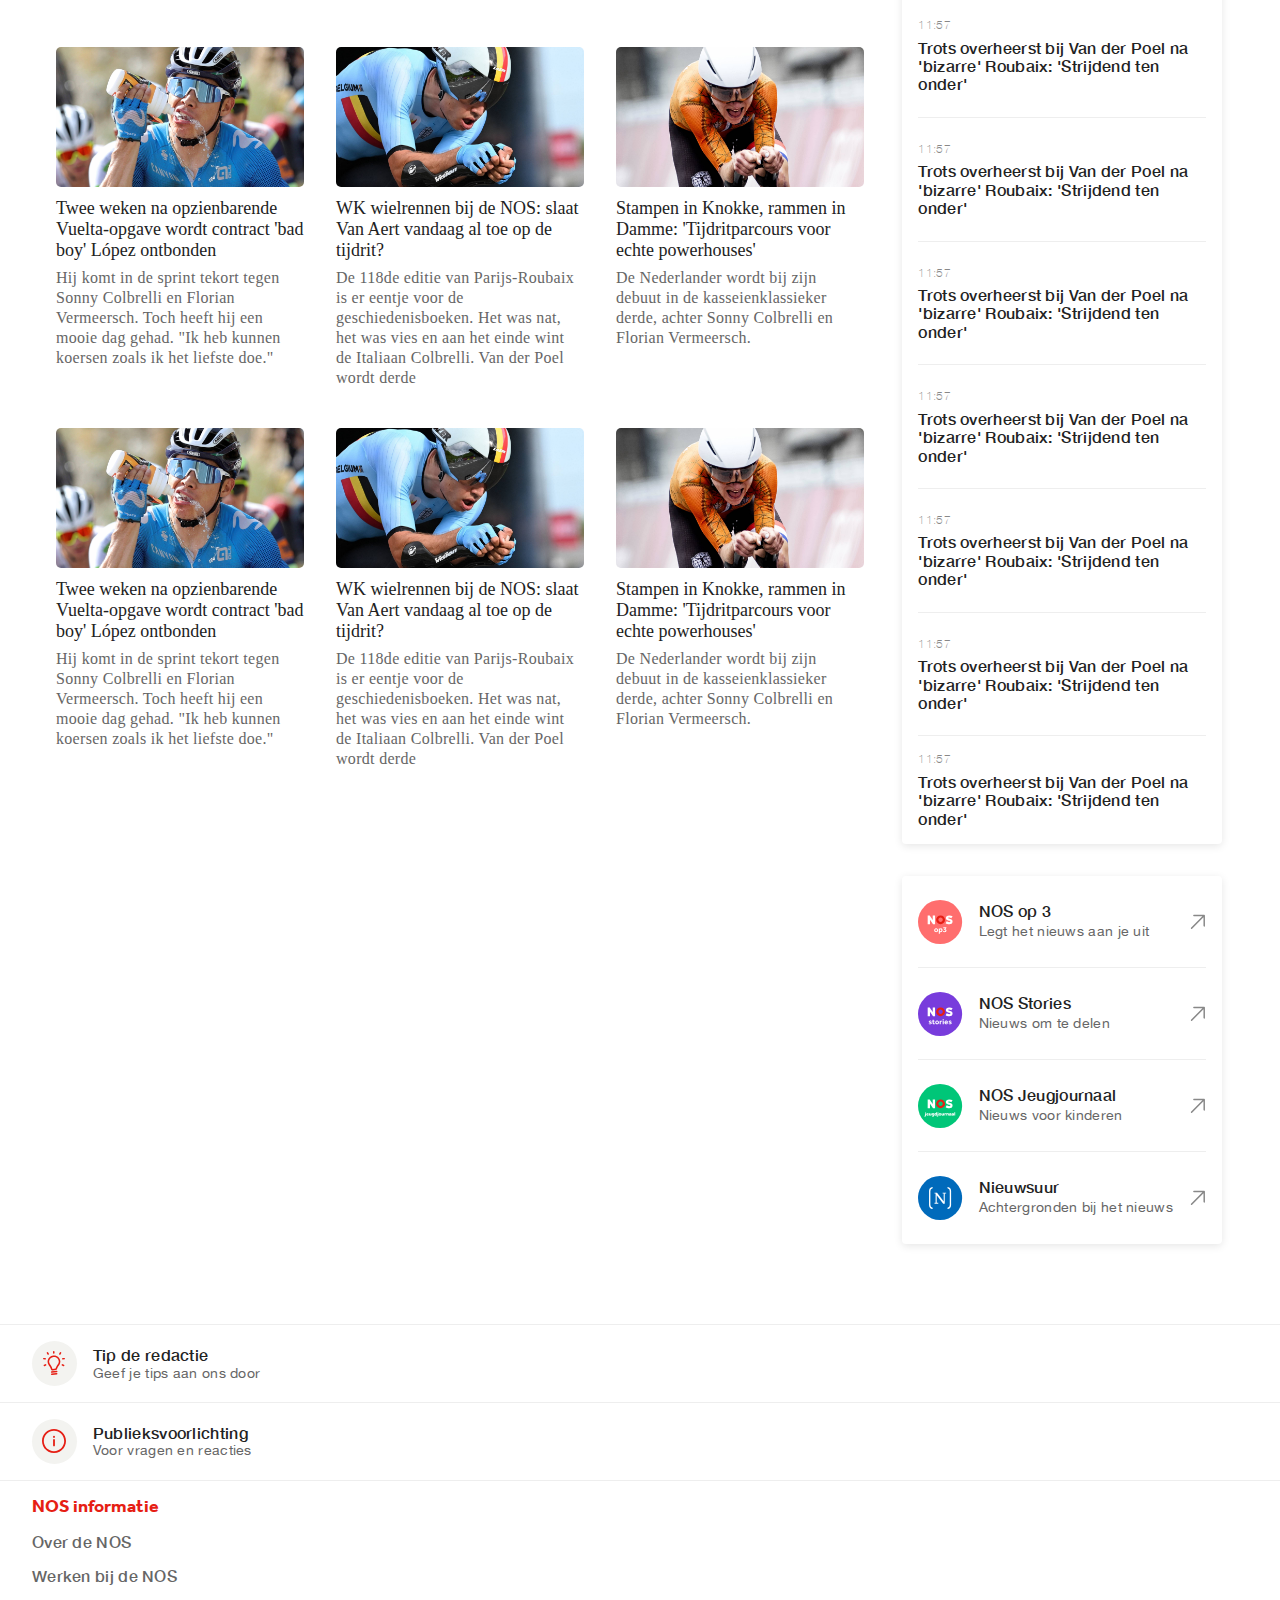
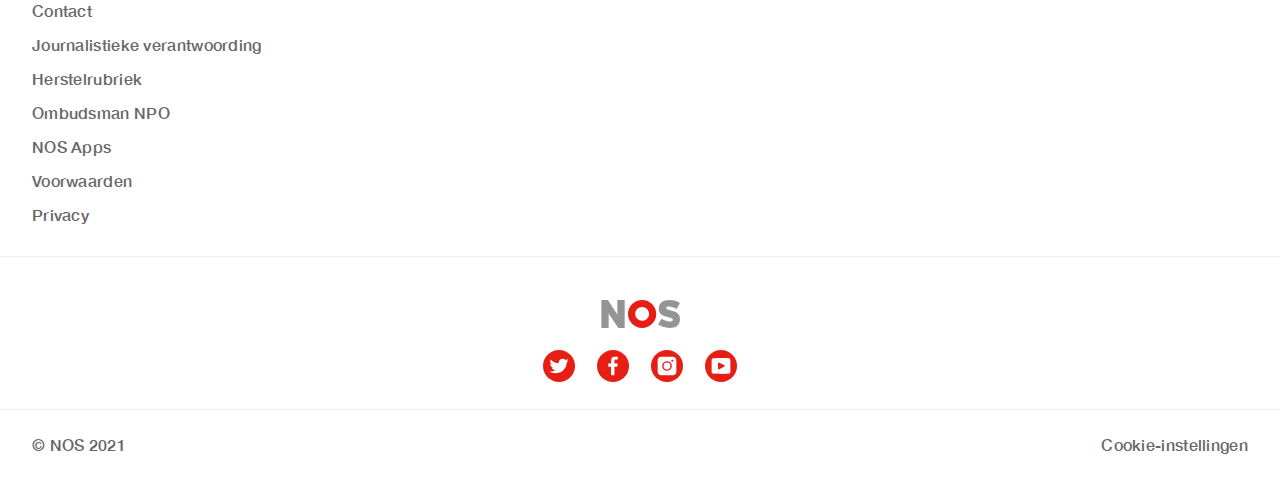
==== commit 39150fa1: "news article" ====
--- a/index.html
+++ b/index.html
@@ -136,7 +136,7 @@
 	<header>
 		<a href="article.html">
 			<figure>
-				<img src="assets/images/768x576a-aert.jpeg" alt="IJzersterke Van Dijk" width="100%">
+				<img src="assets/images/768x576a-aert.jpeg" alt="IJzersterke Van Dijk">
 				<figcaption>
 					<h2>Van Aert wint door bonificatieseconden Ronde van Groot-Brittannië</h2>
 				</figcaption>
@@ -144,9 +144,9 @@
 		</a>
 		<a href="article.html" class="mob-on">
 			<figure>
-				<img src="assets/images/1920x1080a-winst.jpeg" alt="IJzersterke Van Dijk" width="100%">
+				<img src="assets/images/shane-krijgt-10.jpg" alt="IJzersterke Van Dijk">
 				<figcaption>
-					<h2>Slimme Italiaan Colbrelli wint Europese titel wielrennen op de weg</h2>
+					<h2>van Hattum ontvangt eerste 10 in kersvers seizoen</h2>
 				</figcaption>
 			</figure>
 		</a>
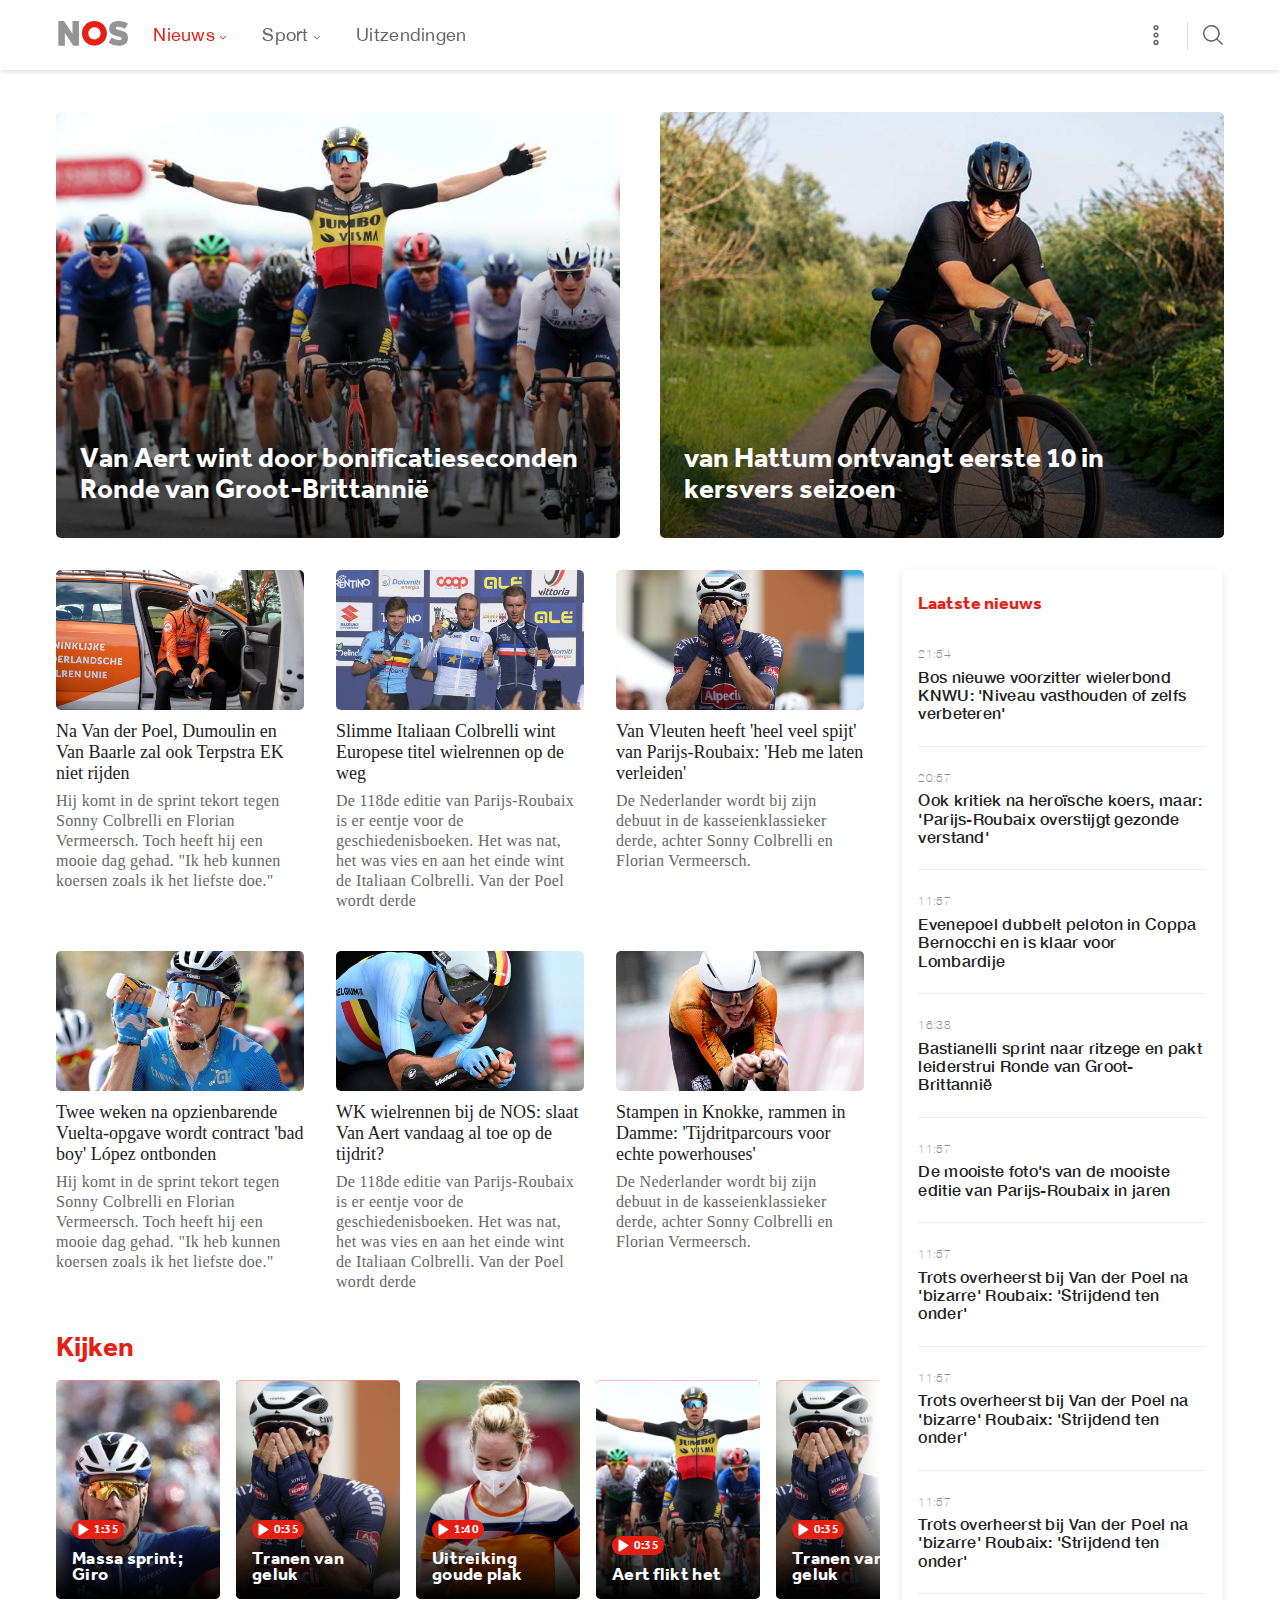
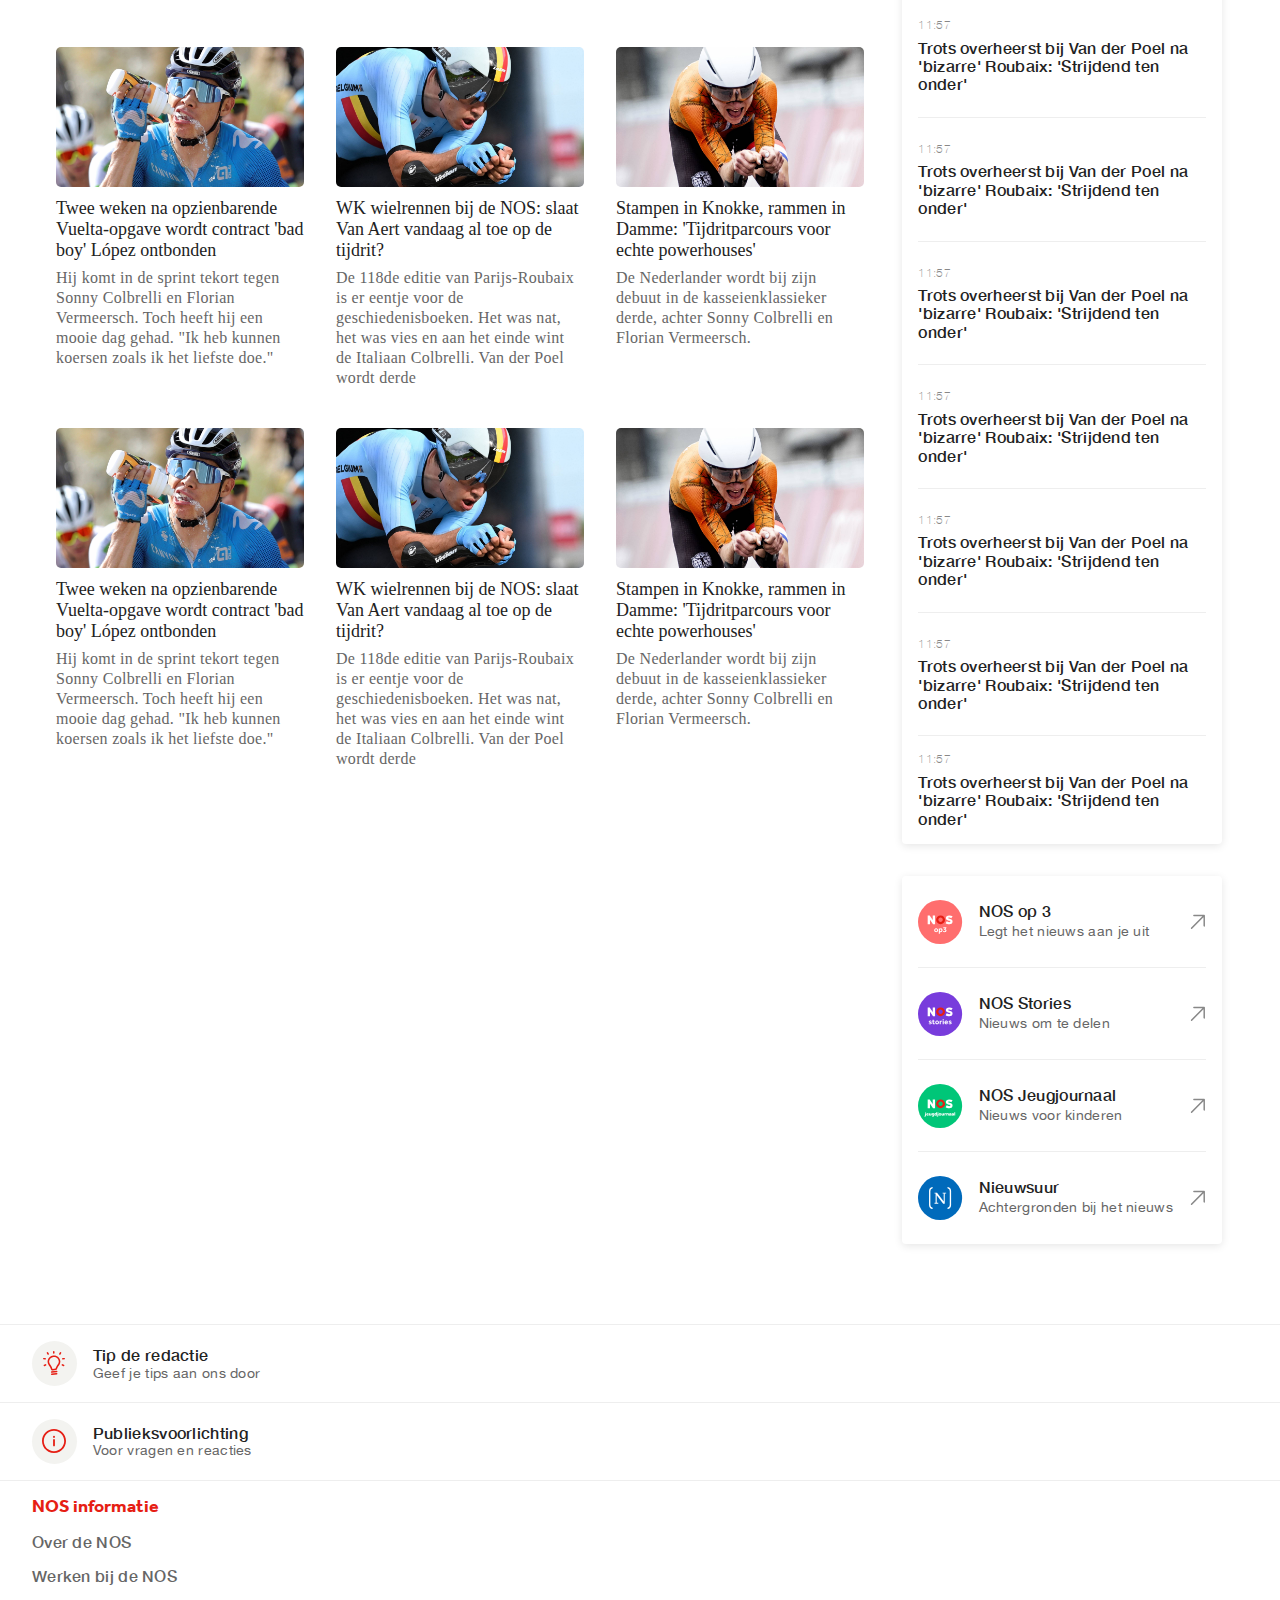
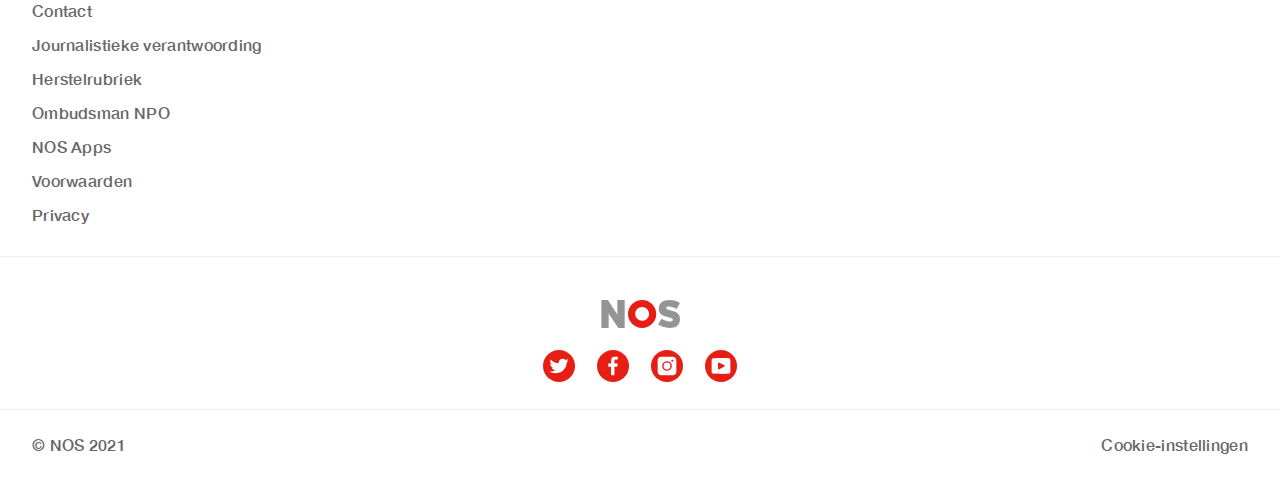
==== commit 08eb9a18: "last width" ====
--- a/index.html
+++ b/index.html
@@ -27,7 +27,7 @@
 			<ol>
 				<li>
 					<a href="index.html">
-						<svg alt="test" xmlns="http://www.w3.org/2000/svg" width="79" height="28" viewBox="0 0 79 28"><g fill="none" fill-rule="evenodd"><path fill="#949494" d="M78.94 18.93c0-5.31-2.57-6.91-9.32-8.54-3.46-.8-4.41-1.27-4.41-2.28 0-.96.53-1.66 2.76-1.66 2.72 0 5.1.93 7.48 2.55 0 0 3.15-5.01 3.49-5.87C76.2 1.12 72.92 0 68.35 0c-6.48 0-10.58 3.44-10.58 8.54 0 5.4 3.1 7.19 9.58 8.7 3.6.84 4.57 1.46 4.57 2.47 0 1.27-.85 1.74-3.5 1.74-2.49 0-5.9-1.36-7.85-2.71l-3.6 5.87a21.29 21.29 0 0011.3 3.29c6.45 0 10.67-2.33 10.67-8.73"></path><path fill="#E61E14" d="M27 13.95C27 6.25 33.32 0 41.12 0c7.8 0 14.13 6.25 14.13 13.95S48.92 27.9 41.12 27.9C33.32 27.9 27 21.65 27 13.95m7.2 0c0-3.78 3.1-6.84 6.92-6.84 3.83 0 6.93 3.06 6.93 6.84s-3.1 6.84-6.93 6.84a6.89 6.89 0 01-6.93-6.84"></path><path fill="#949494" d="M23.67 27.9V0h-7.33v14.35S6.88 0 6.82 0H.36v27.9h7.32V13.55l9.63 14.35h6.36z"></path></g></svg>
+						<svg alt="test" xmlns="http://www.w3.org/2000/svg" viewBox="0 0 79 28"><g fill="none" fill-rule="evenodd"><path fill="#949494" d="M78.94 18.93c0-5.31-2.57-6.91-9.32-8.54-3.46-.8-4.41-1.27-4.41-2.28 0-.96.53-1.66 2.76-1.66 2.72 0 5.1.93 7.48 2.55 0 0 3.15-5.01 3.49-5.87C76.2 1.12 72.92 0 68.35 0c-6.48 0-10.58 3.44-10.58 8.54 0 5.4 3.1 7.19 9.58 8.7 3.6.84 4.57 1.46 4.57 2.47 0 1.27-.85 1.74-3.5 1.74-2.49 0-5.9-1.36-7.85-2.71l-3.6 5.87a21.29 21.29 0 0011.3 3.29c6.45 0 10.67-2.33 10.67-8.73"></path><path fill="#E61E14" d="M27 13.95C27 6.25 33.32 0 41.12 0c7.8 0 14.13 6.25 14.13 13.95S48.92 27.9 41.12 27.9C33.32 27.9 27 21.65 27 13.95m7.2 0c0-3.78 3.1-6.84 6.92-6.84 3.83 0 6.93 3.06 6.93 6.84s-3.1 6.84-6.93 6.84a6.89 6.89 0 01-6.93-6.84"></path><path fill="#949494" d="M23.67 27.9V0h-7.33v14.35S6.88 0 6.82 0H.36v27.9h7.32V13.55l9.63 14.35h6.36z"></path></g></svg>
 					</a>
 				</li>
 				<li>
@@ -563,7 +563,7 @@
 		<div>
 			<a href="#">
 				<div class="circle">
-					<svg xmlns="http://www.w3.org/2000/svg" width="24" height="24"><path d="M5.627 9.796C6.009 7.02 8.38 4.801 11.279 4.51c3.807-.383 7.082 2.468 7.082 6.108 0 1.161-.341 2.277-1.017 3.307a19.38 19.38 0 00-1.164 1.669c-.266.43-.496.846-.677 1.235-.16.342-.278.656-.35.932a1.82 1.82 0 01-1.543 1.346l-2.693.345c-.915.116-1.79-.435-2.014-1.296a5.932 5.932 0 00-.16-.512c-.21-.59-.525-1.23-.916-1.89a18.246 18.246 0 00-1.246-1.828.736.736 0 01-.096-.153 5.917 5.917 0 01-.858-3.976zm2.623 3.79c.319.443.637.923.935 1.426.435.736.79 1.456 1.036 2.144.077.216.143.427.197.634.029.112.155.192.293.174l2.693-.345c.109-.013.201-.096.234-.223.096-.37.245-.763.44-1.181.207-.446.464-.911.76-1.388a20.08 20.08 0 011.225-1.758c.48-.735.736-1.575.736-2.452 0-2.752-2.474-4.906-5.358-4.616-2.18.22-3.979 1.902-4.266 3.991-.15 1.1.1 2.166.693 3.077l.011.018c.091.116.218.285.371.498zm1.567 8.228c-.428.053-.82-.237-.875-.648-.055-.41.247-.787.674-.84l4.97-.617c.427-.053.819.237.874.648.055.41-.247.787-.674.84l-4.97.617zm0 2.18c-.428.053-.82-.237-.875-.648-.055-.41.247-.787.674-.84l4.97-.617c.427-.053.819.237.874.648.055.41-.247.787-.674.84l-4.97.617zm2.726-21.923c0 .414-.35.75-.78.75-.432 0-.782-.336-.782-.75V.75c0-.414.35-.75.781-.75.432 0 .781.336.781.75v1.321zm8.45 6.515c-.426.069-.829-.207-.9-.616-.072-.408.215-.795.64-.863l1.357-.219c.425-.068.828.207.9.616a.756.756 0 01-.642.864l-1.356.218zm-.981 5.879a.734.734 0 01-.286-1.025.798.798 0 011.066-.274l1.192.66a.734.734 0 01.286 1.024.799.799 0 01-1.067.275l-1.191-.66zM18.483 3.382a.798.798 0 01-1.066.274.733.733 0 01-.286-1.024l.687-1.144a.798.798 0 011.067-.275.734.734 0 01.286 1.025l-.688 1.144zM3.266 7.107c.426.068.713.455.641.863-.071.409-.474.685-.9.616l-1.355-.218a.754.754 0 01-.641-.864c.071-.409.474-.684.9-.616l1.355.219zm-.059 6.059a.8.8 0 011.067.274.734.734 0 01-.286 1.025l-1.191.66a.799.799 0 01-1.067-.275.734.734 0 01.286-1.024l1.191-.66zM6.87 2.632a.733.733 0 01-.286 1.024.798.798 0 01-1.066-.275L4.83 2.237a.734.734 0 01.287-1.024.798.798 0 011.066.275l.687 1.144z" fill="currentColor"></path></svg>
+					<svg xmlns="http://www.w3.org/2000/svg"><path d="M5.627 9.796C6.009 7.02 8.38 4.801 11.279 4.51c3.807-.383 7.082 2.468 7.082 6.108 0 1.161-.341 2.277-1.017 3.307a19.38 19.38 0 00-1.164 1.669c-.266.43-.496.846-.677 1.235-.16.342-.278.656-.35.932a1.82 1.82 0 01-1.543 1.346l-2.693.345c-.915.116-1.79-.435-2.014-1.296a5.932 5.932 0 00-.16-.512c-.21-.59-.525-1.23-.916-1.89a18.246 18.246 0 00-1.246-1.828.736.736 0 01-.096-.153 5.917 5.917 0 01-.858-3.976zm2.623 3.79c.319.443.637.923.935 1.426.435.736.79 1.456 1.036 2.144.077.216.143.427.197.634.029.112.155.192.293.174l2.693-.345c.109-.013.201-.096.234-.223.096-.37.245-.763.44-1.181.207-.446.464-.911.76-1.388a20.08 20.08 0 011.225-1.758c.48-.735.736-1.575.736-2.452 0-2.752-2.474-4.906-5.358-4.616-2.18.22-3.979 1.902-4.266 3.991-.15 1.1.1 2.166.693 3.077l.011.018c.091.116.218.285.371.498zm1.567 8.228c-.428.053-.82-.237-.875-.648-.055-.41.247-.787.674-.84l4.97-.617c.427-.053.819.237.874.648.055.41-.247.787-.674.84l-4.97.617zm0 2.18c-.428.053-.82-.237-.875-.648-.055-.41.247-.787.674-.84l4.97-.617c.427-.053.819.237.874.648.055.41-.247.787-.674.84l-4.97.617zm2.726-21.923c0 .414-.35.75-.78.75-.432 0-.782-.336-.782-.75V.75c0-.414.35-.75.781-.75.432 0 .781.336.781.75v1.321zm8.45 6.515c-.426.069-.829-.207-.9-.616-.072-.408.215-.795.64-.863l1.357-.219c.425-.068.828.207.9.616a.756.756 0 01-.642.864l-1.356.218zm-.981 5.879a.734.734 0 01-.286-1.025.798.798 0 011.066-.274l1.192.66a.734.734 0 01.286 1.024.799.799 0 01-1.067.275l-1.191-.66zM18.483 3.382a.798.798 0 01-1.066.274.733.733 0 01-.286-1.024l.687-1.144a.798.798 0 011.067-.275.734.734 0 01.286 1.025l-.688 1.144zM3.266 7.107c.426.068.713.455.641.863-.071.409-.474.685-.9.616l-1.355-.218a.754.754 0 01-.641-.864c.071-.409.474-.684.9-.616l1.355.219zm-.059 6.059a.8.8 0 011.067.274.734.734 0 01-.286 1.025l-1.191.66a.799.799 0 01-1.067-.275.734.734 0 01.286-1.024l1.191-.66zM6.87 2.632a.733.733 0 01-.286 1.024.798.798 0 01-1.066-.275L4.83 2.237a.734.734 0 01.287-1.024.798.798 0 011.066.275l.687 1.144z" fill="currentColor"></path></svg>
 				</div>
 				<p>
 					Tip de redactie
@@ -572,7 +572,7 @@
 			</a>
 			<a href="#">
 				<div class="circle">
-					<svg xmlns="http://www.w3.org/2000/svg" width="24" height="24" viewBox="0 0 24 24"><path d="M12 0c6.627 0 12 5.373 12 12s-5.373 12-12 12S0 18.627 0 12 5.373 0 12 0zm0 1.801C6.367 1.801 1.801 6.367 1.801 12S6.367 22.199 12 22.199c5.632 0 10.199-4.567 10.199-10.199S17.632 1.801 12 1.801zm0 8.178a.9.9 0 01.9.9v5.513a.9.9 0 01-1.8 0V10.88a.9.9 0 01.9-.901zm0-3.272a.9.9 0 01.9.9v.446a.9.9 0 01-1.8 0v-.446a.9.9 0 01.9-.9z" fill="currentColor"></path></svg>
+					<svg xmlns="http://www.w3.org/2000/svg" viewBox="0 0 24 24"><path d="M12 0c6.627 0 12 5.373 12 12s-5.373 12-12 12S0 18.627 0 12 5.373 0 12 0zm0 1.801C6.367 1.801 1.801 6.367 1.801 12S6.367 22.199 12 22.199c5.632 0 10.199-4.567 10.199-10.199S17.632 1.801 12 1.801zm0 8.178a.9.9 0 01.9.9v5.513a.9.9 0 01-1.8 0V10.88a.9.9 0 01.9-.901zm0-3.272a.9.9 0 01.9.9v.446a.9.9 0 01-1.8 0v-.446a.9.9 0 01.9-.9z" fill="currentColor"></path></svg>
 				</div>
 				<p>
 					Publieksvoorlichting
@@ -582,20 +582,20 @@
 		</div>
 		<div>
 			<a href="#">
-				<svg xmlns="http://www.w3.org/2000/svg" width="79" height="28" viewBox="0 0 79 28" aria-label="Link naar de homepage"><g fill="none" fill-rule="evenodd"><path fill="#949494" d="M78.94 18.93c0-5.31-2.57-6.91-9.32-8.54-3.46-.8-4.41-1.27-4.41-2.28 0-.96.53-1.66 2.76-1.66 2.72 0 5.1.93 7.48 2.55 0 0 3.15-5.01 3.49-5.87C76.2 1.12 72.92 0 68.35 0c-6.48 0-10.58 3.44-10.58 8.54 0 5.4 3.1 7.19 9.58 8.7 3.6.84 4.57 1.46 4.57 2.47 0 1.27-.85 1.74-3.5 1.74-2.49 0-5.9-1.36-7.85-2.71l-3.6 5.87a21.29 21.29 0 0011.3 3.29c6.45 0 10.67-2.33 10.67-8.73"></path><path fill="#E61E14" d="M27 13.95C27 6.25 33.32 0 41.12 0c7.8 0 14.13 6.25 14.13 13.95S48.92 27.9 41.12 27.9C33.32 27.9 27 21.65 27 13.95m7.2 0c0-3.78 3.1-6.84 6.92-6.84 3.83 0 6.93 3.06 6.93 6.84s-3.1 6.84-6.93 6.84a6.89 6.89 0 01-6.93-6.84"></path><path fill="#949494" d="M23.67 27.9V0h-7.33v14.35S6.88 0 6.82 0H.36v27.9h7.32V13.55l9.63 14.35h6.36z"></path></g></svg>
+				<svg xmlns="http://www.w3.org/2000/svg" viewBox="0 0 79 28" aria-label="Link naar de homepage"><g fill="none" fill-rule="evenodd"><path fill="#949494" d="M78.94 18.93c0-5.31-2.57-6.91-9.32-8.54-3.46-.8-4.41-1.27-4.41-2.28 0-.96.53-1.66 2.76-1.66 2.72 0 5.1.93 7.48 2.55 0 0 3.15-5.01 3.49-5.87C76.2 1.12 72.92 0 68.35 0c-6.48 0-10.58 3.44-10.58 8.54 0 5.4 3.1 7.19 9.58 8.7 3.6.84 4.57 1.46 4.57 2.47 0 1.27-.85 1.74-3.5 1.74-2.49 0-5.9-1.36-7.85-2.71l-3.6 5.87a21.29 21.29 0 0011.3 3.29c6.45 0 10.67-2.33 10.67-8.73"></path><path fill="#E61E14" d="M27 13.95C27 6.25 33.32 0 41.12 0c7.8 0 14.13 6.25 14.13 13.95S48.92 27.9 41.12 27.9C33.32 27.9 27 21.65 27 13.95m7.2 0c0-3.78 3.1-6.84 6.92-6.84 3.83 0 6.93 3.06 6.93 6.84s-3.1 6.84-6.93 6.84a6.89 6.89 0 01-6.93-6.84"></path><path fill="#949494" d="M23.67 27.9V0h-7.33v14.35S6.88 0 6.82 0H.36v27.9h7.32V13.55l9.63 14.35h6.36z"></path></g></svg>
 			</a>
 			<div>
 				<a href="#" class="circle__small">
-					<svg xmlns="http://www.w3.org/2000/svg" width="24" height="24"><path d="M0 18.96c.355.038.751.057 1.188.057 2.284 0 4.32-.647 6.106-1.94-1.066-.02-2.02-.322-2.863-.907-.842-.586-1.42-1.334-1.736-2.243.335.046.645.07.93.07.436 0 .867-.052 1.294-.155-1.137-.215-2.079-.738-2.825-1.568-.746-.83-1.12-1.793-1.12-2.89v-.056a5.197 5.197 0 002.224.577 4.703 4.703 0 01-1.599-1.617 4.163 4.163 0 01-.594-2.166c0-.825.223-1.59.67-2.292C2.904 5.227 4.398 6.345 6.16 7.184a14.603 14.603 0 005.657 1.399 4.685 4.685 0 01-.122-1.04c0-1.257.48-2.328 1.44-3.214C14.094 3.443 15.254 3 16.615 3c1.42 0 2.618.478 3.593 1.434a10.133 10.133 0 003.122-1.097c-.376 1.079-1.096 1.913-2.162 2.504A10.42 10.42 0 0024 5.137a9.902 9.902 0 01-2.467 2.349 12.012 12.012 0 01-.563 4.24 12.742 12.742 0 01-1.76 3.494 14.095 14.095 0 01-2.809 2.96c-1.086.858-2.396 1.543-3.929 2.054-1.533.51-3.172.766-4.919.766-2.751 0-5.269-.68-7.553-2.04z" fill="currentColor"></path></svg>
+					<svg xmlns="http://www.w3.org/2000/svg"><path d="M0 18.96c.355.038.751.057 1.188.057 2.284 0 4.32-.647 6.106-1.94-1.066-.02-2.02-.322-2.863-.907-.842-.586-1.42-1.334-1.736-2.243.335.046.645.07.93.07.436 0 .867-.052 1.294-.155-1.137-.215-2.079-.738-2.825-1.568-.746-.83-1.12-1.793-1.12-2.89v-.056a5.197 5.197 0 002.224.577 4.703 4.703 0 01-1.599-1.617 4.163 4.163 0 01-.594-2.166c0-.825.223-1.59.67-2.292C2.904 5.227 4.398 6.345 6.16 7.184a14.603 14.603 0 005.657 1.399 4.685 4.685 0 01-.122-1.04c0-1.257.48-2.328 1.44-3.214C14.094 3.443 15.254 3 16.615 3c1.42 0 2.618.478 3.593 1.434a10.133 10.133 0 003.122-1.097c-.376 1.079-1.096 1.913-2.162 2.504A10.42 10.42 0 0024 5.137a9.902 9.902 0 01-2.467 2.349 12.012 12.012 0 01-.563 4.24 12.742 12.742 0 01-1.76 3.494 14.095 14.095 0 01-2.809 2.96c-1.086.858-2.396 1.543-3.929 2.054-1.533.51-3.172.766-4.919.766-2.751 0-5.269-.68-7.553-2.04z" fill="currentColor"></path></svg>
 				</a>
 				<a href="#" class="circle__small">
-					<svg xmlns="http://www.w3.org/2000/svg" width="24" height="24"><path d="M6 13.053v-4.27h3.542V5.64c0-1.788.481-3.175 1.444-4.16C11.95.492 13.231 0 14.833 0 16.194 0 17.25.058 18 .173v3.808h-2.18c-.797 0-1.334.173-1.612.519-.277.346-.416.865-.416 1.558v2.726h4.07l-.543 4.269h-3.527V24h-4.25V13.053H6z" fill="currentColor"></path></svg>
+					<svg xmlns="http://www.w3.org/2000/svg"><path d="M6 13.053v-4.27h3.542V5.64c0-1.788.481-3.175 1.444-4.16C11.95.492 13.231 0 14.833 0 16.194 0 17.25.058 18 .173v3.808h-2.18c-.797 0-1.334.173-1.612.519-.277.346-.416.865-.416 1.558v2.726h4.07l-.543 4.269h-3.527V24h-4.25V13.053H6z" fill="currentColor"></path></svg>
 				</a>
 				<a href="#" class="circle__small">
-					<svg xmlns="http://www.w3.org/2000/svg" width="24" height="24"><path d="M18.704 6.82a1.33 1.33 0 110-2.66 1.33 1.33 0 010 2.66M12 18.063A6.07 6.07 0 015.937 12 6.07 6.07 0 0112 5.936 6.071 6.071 0 0118.064 12 6.07 6.07 0 0112 18.063M18.3 0H5.7A5.706 5.706 0 000 5.7v12.6C0 21.443 2.557 24 5.7 24h12.6c3.143 0 5.7-2.557 5.7-5.7V5.7C24 2.557 21.443 0 18.3 0M12 7.736A4.27 4.27 0 007.737 12 4.268 4.268 0 0012 16.264 4.269 4.269 0 0016.263 12 4.268 4.268 0 0012 7.737" fill="currentColor"></path></svg>
+					<svg xmlns="http://www.w3.org/2000/svg"><path d="M18.704 6.82a1.33 1.33 0 110-2.66 1.33 1.33 0 010 2.66M12 18.063A6.07 6.07 0 015.937 12 6.07 6.07 0 0112 5.936 6.071 6.071 0 0118.064 12 6.07 6.07 0 0112 18.063M18.3 0H5.7A5.706 5.706 0 000 5.7v12.6C0 21.443 2.557 24 5.7 24h12.6c3.143 0 5.7-2.557 5.7-5.7V5.7C24 2.557 21.443 0 18.3 0M12 7.736A4.27 4.27 0 007.737 12 4.268 4.268 0 0012 16.264 4.269 4.269 0 0016.263 12 4.268 4.268 0 0012 7.737" fill="currentColor"></path></svg>
 				</a>
 				<a href="#" class="circle__small">
-					<svg xmlns="http://www.w3.org/2000/svg" width="24" height="24"><path d="M16.249 12.484l-6.855 3.787c-.485.269-1.07-.097-1.07-.67V8.399c0-.558.56-.926 1.043-.685l6.854 3.416c.54.268.556 1.062.028 1.354M22.08 2.478s-2.152-.513-10.093-.476c-8.779.04-10.067.476-10.067.476C.86 2.478 0 3.331 0 4.382V19.62c0 1.05.86 1.904 1.92 1.904 0 0 2.565.481 10.067.476 7.862-.005 10.093-.476 10.093-.476 1.06 0 1.92-.853 1.92-1.904V4.382c0-1.051-.86-1.904-1.92-1.904" fill="currentColor"></path></svg>
+					<svg xmlns="http://www.w3.org/2000/svg"><path d="M16.249 12.484l-6.855 3.787c-.485.269-1.07-.097-1.07-.67V8.399c0-.558.56-.926 1.043-.685l6.854 3.416c.54.268.556 1.062.028 1.354M22.08 2.478s-2.152-.513-10.093-.476c-8.779.04-10.067.476-10.067.476C.86 2.478 0 3.331 0 4.382V19.62c0 1.05.86 1.904 1.92 1.904 0 0 2.565.481 10.067.476 7.862-.005 10.093-.476 10.093-.476 1.06 0 1.92-.853 1.92-1.904V4.382c0-1.051-.86-1.904-1.92-1.904" fill="currentColor"></path></svg>
 				</a>
 			</div>
 			<ol>
--- a/styles/style.css
+++ b/styles/style.css
@@ -174,6 +174,10 @@
     font-size: 22px;
 }
 
+header figure img {
+    width: 100%;
+}
+
 header figure:first-of-type {
     position: relative;
     overflow: hidden;
@@ -577,6 +581,21 @@
     flex-direction: column;
 }
 
+footer .circle svg {
+    width: 24px;
+    height: 24px;
+}
+
+footer a svg {
+    width: 79px;
+    height: 28px;
+}
+
+footer .circle__small svg {
+    width: 24px;
+    height: 24px;
+}
+
 footer h2 {
     margin: 1rem 0;
     color: var(--primary-color);
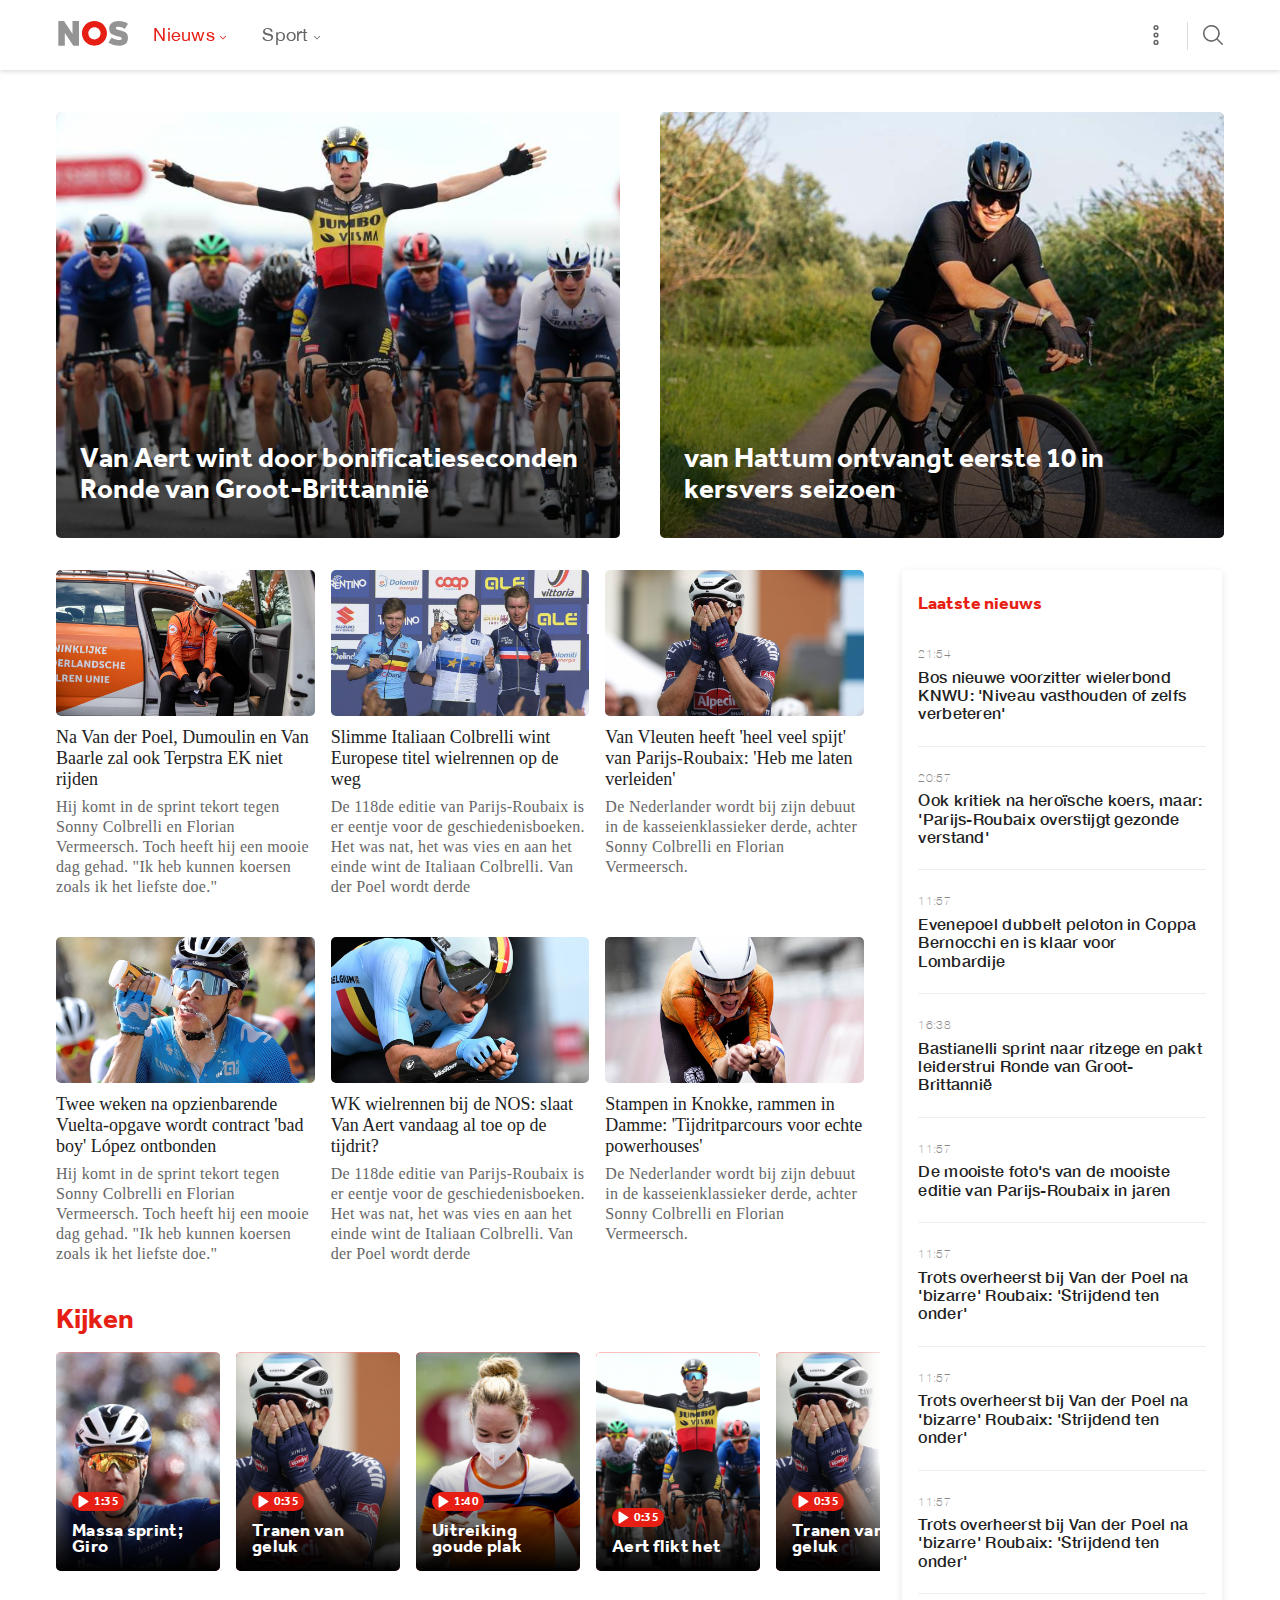
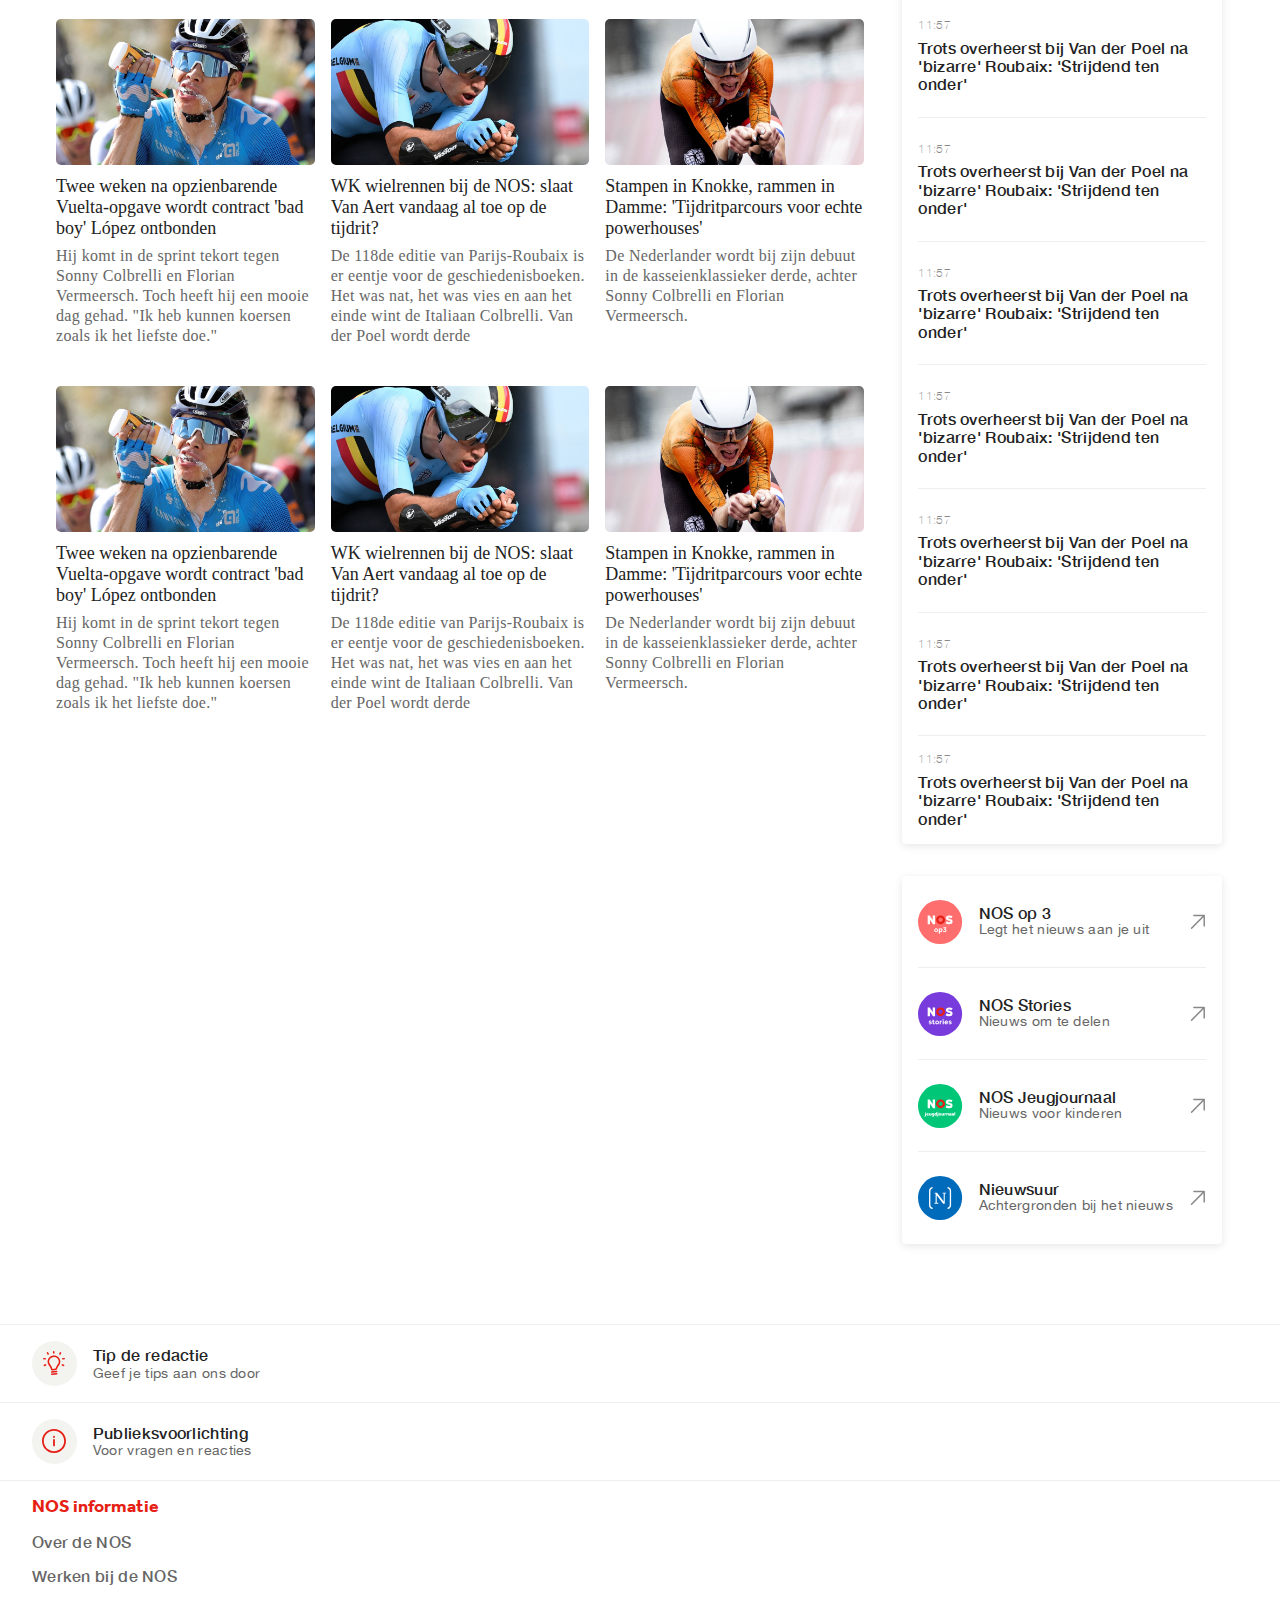
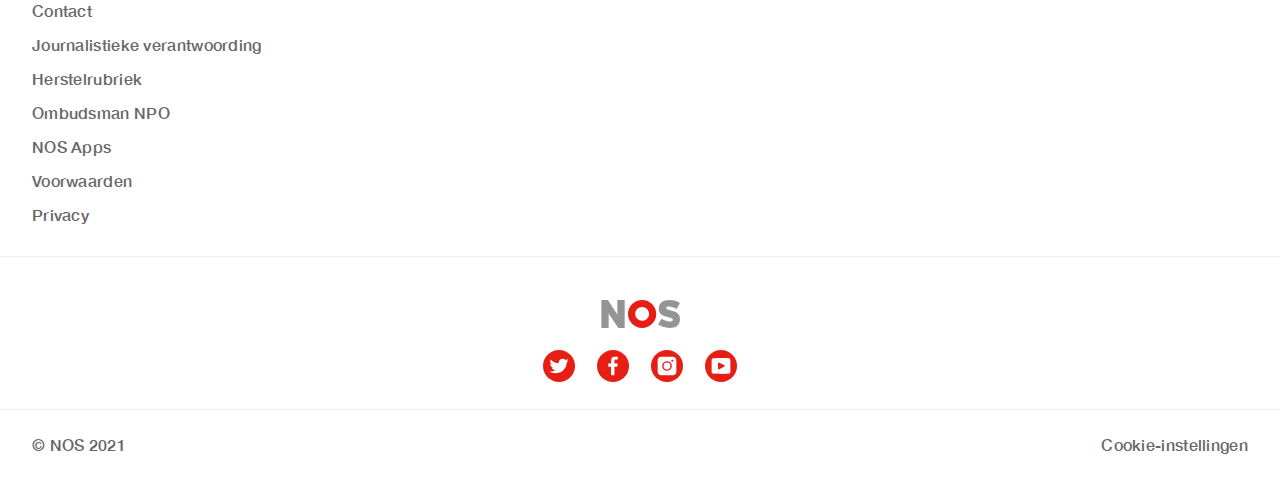
==== commit 3a658247: "Update index" ====
--- a/index.html
+++ b/index.html
@@ -23,20 +23,18 @@
 
 <body>
 	<nav>
-		<section>
+		<div>
 			<ol>
 				<li>
 					<a href="index.html">
-						<svg alt="test" xmlns="http://www.w3.org/2000/svg" viewBox="0 0 79 28"><g fill="none" fill-rule="evenodd"><path fill="#949494" d="M78.94 18.93c0-5.31-2.57-6.91-9.32-8.54-3.46-.8-4.41-1.27-4.41-2.28 0-.96.53-1.66 2.76-1.66 2.72 0 5.1.93 7.48 2.55 0 0 3.15-5.01 3.49-5.87C76.2 1.12 72.92 0 68.35 0c-6.48 0-10.58 3.44-10.58 8.54 0 5.4 3.1 7.19 9.58 8.7 3.6.84 4.57 1.46 4.57 2.47 0 1.27-.85 1.74-3.5 1.74-2.49 0-5.9-1.36-7.85-2.71l-3.6 5.87a21.29 21.29 0 0011.3 3.29c6.45 0 10.67-2.33 10.67-8.73"></path><path fill="#E61E14" d="M27 13.95C27 6.25 33.32 0 41.12 0c7.8 0 14.13 6.25 14.13 13.95S48.92 27.9 41.12 27.9C33.32 27.9 27 21.65 27 13.95m7.2 0c0-3.78 3.1-6.84 6.92-6.84 3.83 0 6.93 3.06 6.93 6.84s-3.1 6.84-6.93 6.84a6.89 6.89 0 01-6.93-6.84"></path><path fill="#949494" d="M23.67 27.9V0h-7.33v14.35S6.88 0 6.82 0H.36v27.9h7.32V13.55l9.63 14.35h6.36z"></path></g></svg>
-					</a>
-				</li>
-				<li>
-					<a href="#" class="button-nieuws">
-						<button class="button active" id="btn-nav-nieuws">
-							Nieuws
-							<svg viewBox="0 0 9 6" xmlns="http://www.w3.org/2000/svg" class="zxqdfp-2 gDQHvk"><path d="M4.179 4.865a.45.45 0 00.606.034l.037-.034 3.045-3.08a.464.464 0 000-.65.45.45 0 00-.606-.034l-.037.034L4.5 3.89 1.776 1.135A.45.45 0 001.17 1.1l-.037.034a.464.464 0 00-.033.613l.033.037 3.046 3.08z" fill="currentColor"></path></svg>
-						</button>
-					</a>
+						<svg xmlns="http://www.w3.org/2000/svg" viewBox="0 0 79 28"><g fill="none" fill-rule="evenodd"><path fill="#949494" d="M78.94 18.93c0-5.31-2.57-6.91-9.32-8.54-3.46-.8-4.41-1.27-4.41-2.28 0-.96.53-1.66 2.76-1.66 2.72 0 5.1.93 7.48 2.55 0 0 3.15-5.01 3.49-5.87C76.2 1.12 72.92 0 68.35 0c-6.48 0-10.58 3.44-10.58 8.54 0 5.4 3.1 7.19 9.58 8.7 3.6.84 4.57 1.46 4.57 2.47 0 1.27-.85 1.74-3.5 1.74-2.49 0-5.9-1.36-7.85-2.71l-3.6 5.87a21.29 21.29 0 0011.3 3.29c6.45 0 10.67-2.33 10.67-8.73"></path><path fill="#E61E14" d="M27 13.95C27 6.25 33.32 0 41.12 0c7.8 0 14.13 6.25 14.13 13.95S48.92 27.9 41.12 27.9C33.32 27.9 27 21.65 27 13.95m7.2 0c0-3.78 3.1-6.84 6.92-6.84 3.83 0 6.93 3.06 6.93 6.84s-3.1 6.84-6.93 6.84a6.89 6.89 0 01-6.93-6.84"></path><path fill="#949494" d="M23.67 27.9V0h-7.33v14.35S6.88 0 6.82 0H.36v27.9h7.32V13.55l9.63 14.35h6.36z"></path></g></svg>
+					</a>
+				</li>
+				<li>
+					<button class="button-nieuws button active" id="btn-nav-nieuws">
+						Nieuws
+						<svg viewBox="0 0 9 6" xmlns="http://www.w3.org/2000/svg" class="zxqdfp-2 gDQHvk"><path d="M4.179 4.865a.45.45 0 00.606.034l.037-.034 3.045-3.08a.464.464 0 000-.65.45.45 0 00-.606-.034l-.037.034L4.5 3.89 1.776 1.135A.45.45 0 001.17 1.1l-.037.034a.464.464 0 00-.033.613l.033.037 3.046 3.08z" fill="currentColor"></path></svg>
+					</button>
 					<ol class="dropdown nieuws" id="drp-nieuws">
 						<li class="dropdown__item">
 							<a href="#">Voorpagina</a>
@@ -80,12 +78,10 @@
 					</ol>
 				</li>
 				<li>
-					<a href="#" class="button-sport">
-						<button class="button" id="btn-nav-sport">
-							Sport
-							<svg viewBox="0 0 9 6" xmlns="http://www.w3.org/2000/svg" class="zxqdfp-2 gDQHvk"><path d="M4.179 4.865a.45.45 0 00.606.034l.037-.034 3.045-3.08a.464.464 0 000-.65.45.45 0 00-.606-.034l-.037.034L4.5 3.89 1.776 1.135A.45.45 0 001.17 1.1l-.037.034a.464.464 0 00-.033.613l.033.037 3.046 3.08z" fill="currentColor"></path></svg>
-						</button>
-					</a>
+					<button class="button-sport button" id="btn-nav-sport">
+						Sport
+						<svg viewBox="0 0 9 6" xmlns="http://www.w3.org/2000/svg" class="zxqdfp-2 gDQHvk"><path d="M4.179 4.865a.45.45 0 00.606.034l.037-.034 3.045-3.08a.464.464 0 000-.65.45.45 0 00-.606-.034l-.037.034L4.5 3.89 1.776 1.135A.45.45 0 001.17 1.1l-.037.034a.464.464 0 00-.033.613l.033.037 3.046 3.08z" fill="currentColor"></path></svg>
+					</button>
 					<ol class="dropdown sport">
 						<li class="dropdown__item">
 							<a href="article.html">Voorpagina</a>
@@ -112,11 +108,6 @@
 							<a href="#">Archief</a>
 						</li>
 					</ol>
-				</li>
-				<li>
-					<button class="button mob-on">
-						<a href="article.html">Uitzendingen</a>
-					</button>
 				</li>
 			</ol>
 			<ol>
@@ -131,7 +122,7 @@
 					</a>
 				</li>
 			</ol>
-		</section>
+		</div>
 	</nav>
 	<header>
 		<a href="article.html">
@@ -154,69 +145,69 @@
 	<main>
 		<section>
 			<article class="header-articles">
-				<figure class="mob-on">
-					<a href="#">
-						<img src="assets/images/3840x2160a.jpeg" alt="Van Aert toont topvorm opnieuw met derde dagzege in Groot-Brittannië">
-						<figcaption>
-							<h2>Na Van der Poel, Dumoulin en Van Baarle zal ook Terpstra EK niet rijden</h2>
-							<span>Hij komt in de sprint tekort tegen Sonny Colbrelli en Florian Vermeersch. Toch heeft hij een mooie dag gehad. "Ik heb kunnen koersen zoals ik het liefste doe."</span>
-						</figcaption>
-					</a>
-				</figure>
+				<a href="#">
+					<figure class="mob-on">
+							<img src="assets/images/3840x2160a.jpeg" alt="Van Aert toont topvorm opnieuw met derde dagzege in Groot-Brittannië">
+							<figcaption>
+								<h2>Na Van der Poel, Dumoulin en Van Baarle zal ook Terpstra EK niet rijden</h2>
+								<span>Hij komt in de sprint tekort tegen Sonny Colbrelli en Florian Vermeersch. Toch heeft hij een mooie dag gehad. "Ik heb kunnen koersen zoals ik het liefste doe."</span>
+							</figcaption>
+					</figure>
+				</a>
+				<a href="#" class="mob-off">
 				<figure>
-					<a href="#" class="mob-off">
 						<img src="assets/images/1920x1080a-winst.jpeg" alt="Na Van der Poel, Dumoulin en Van Baarle zal ook Terpstra EK niet rijden">
 						<figcaption>
 							<h2>Slimme Italiaan Colbrelli wint Europese titel wielrennen op de weg</h2>
 							<span>De 118de editie van Parijs-Roubaix is er eentje voor de geschiedenisboeken. Het was nat, het was vies en aan het einde wint de Italiaan Colbrelli. Van der Poel wordt derde</span>
 						</figcaption>
-					</a>
 				</figure>
-				<figure>
-					<a href="#" class="mob-off">
-						<img src="assets/images/3840x2160alpecin.jpeg" alt="Na Van der Poel, Dumoulin en Van Baarle zal ook Terpstra EK niet rijden">
-						<figcaption>
-							<h2>Van Vleuten heeft 'heel veel spijt' van Parijs-Roubaix: 'Heb me laten verleiden'</h2>
-							<span>De Nederlander wordt bij zijn debuut in de kasseienklassieker derde, achter Sonny Colbrelli en Florian Vermeersch.</span>
-						</figcaption>
-					</a>
-				</figure>
+				</a>
+				<a href="#" class="mob-off">
+					<figure>
+							<img src="assets/images/3840x2160alpecin.jpeg" alt="Na Van der Poel, Dumoulin en Van Baarle zal ook Terpstra EK niet rijden">
+							<figcaption>
+								<h2>Van Vleuten heeft 'heel veel spijt' van Parijs-Roubaix: 'Heb me laten verleiden'</h2>
+								<span>De Nederlander wordt bij zijn debuut in de kasseienklassieker derde, achter Sonny Colbrelli en Florian Vermeersch.</span>
+							</figcaption>
+					</figure>
+				</a>
 			</article>
 			<article class="header-articles mob-on">
-				<figure class="mob-on">
-					<a href="#">
-						<img src="assets/images/3840x2160a-canyon.jpeg" alt="Van Aert toont topvorm opnieuw met derde dagzege in Groot-Brittannië">
-						<figcaption>
-							<h2>Twee weken na opzienbarende Vuelta-opgave wordt contract 'bad boy' López ontbonden</h2>
-							<span>Hij komt in de sprint tekort tegen Sonny Colbrelli en Florian Vermeersch. Toch heeft hij een mooie dag gehad. "Ik heb kunnen koersen zoals ik het liefste doe."</span>
-						</figcaption>
-					</a>
-				</figure>
-				<figure>
-					<a href="#" class="mob-off">
-						<img src="assets/images/1920x1080a-belg.jpeg" alt="Na Van der Poel, Dumoulin en Van Baarle zal ook Terpstra EK niet rijden">
-						<figcaption>
-							<h2>WK wielrennen bij de NOS: slaat Van Aert vandaag al toe op de tijdrit?</h2>
-							<span>De 118de editie van Parijs-Roubaix is er eentje voor de geschiedenisboeken. Het was nat, het was vies en aan het einde wint de Italiaan Colbrelli. Van der Poel wordt derde</span>
-						</figcaption>
-					</a>
-				</figure>
-				<figure>
-					<a href="#" class="mob-off">
-						<img src="assets/images/1920x1080a.jpeg" alt="Na Van der Poel, Dumoulin en Van Baarle zal ook Terpstra EK niet rijden">
-						<figcaption>
-							<h2>Stampen in Knokke, rammen in Damme: 'Tijdritparcours voor echte powerhouses'</h2>
-							<span>De Nederlander wordt bij zijn debuut in de kasseienklassieker derde, achter Sonny Colbrelli en Florian Vermeersch.</span>
-						</figcaption>
-					</a>
-				</figure>
+				<a href="#">
+					<figure class="mob-on">
+							<img src="assets/images/3840x2160a-canyon.jpeg" alt="Van Aert toont topvorm opnieuw met derde dagzege in Groot-Brittannië">
+							<figcaption>
+								<h2>Twee weken na opzienbarende Vuelta-opgave wordt contract 'bad boy' López ontbonden</h2>
+								<span>Hij komt in de sprint tekort tegen Sonny Colbrelli en Florian Vermeersch. Toch heeft hij een mooie dag gehad. "Ik heb kunnen koersen zoals ik het liefste doe."</span>
+							</figcaption>
+					</figure>
+				</a>
+				<a href="#" class="mob-off">
+					<figure>
+							<img src="assets/images/1920x1080a-belg.jpeg" alt="Na Van der Poel, Dumoulin en Van Baarle zal ook Terpstra EK niet rijden">
+							<figcaption>
+								<h2>WK wielrennen bij de NOS: slaat Van Aert vandaag al toe op de tijdrit?</h2>
+								<span>De 118de editie van Parijs-Roubaix is er eentje voor de geschiedenisboeken. Het was nat, het was vies en aan het einde wint de Italiaan Colbrelli. Van der Poel wordt derde</span>
+							</figcaption>
+					</figure>
+				</a>
+				<a href="#" class="mob-off">
+					<figure>
+							<img src="assets/images/1920x1080a.jpeg" alt="Na Van der Poel, Dumoulin en Van Baarle zal ook Terpstra EK niet rijden">
+							<figcaption>
+								<h2>Stampen in Knokke, rammen in Damme: 'Tijdritparcours voor echte powerhouses'</h2>
+								<span>De Nederlander wordt bij zijn debuut in de kasseienklassieker derde, achter Sonny Colbrelli en Florian Vermeersch.</span>
+							</figcaption>
+					</figure>
+				</a>
 			</article>
 			<article class="stories">
 				<a href="#">
 					<figure>
 						<img src="assets/images/3840x2160a-canyon.jpeg" alt="Van Aert toont topvorm opnieuw met derde dagzege in Groot-Brittannië">
 						<figcaption>
-	    					Twee weken na opzienbarende Vuelta-opgave wordt contract 'bad boy' López ontbonden
+	    					<h4>Twee weken na opzienbarende Vuelta-opgave wordt contract 'bad boy' López ontbonden</h4>
 						</figcaption>
 					</figure>
 				</a>
@@ -224,7 +215,7 @@
 					<figure>
 						<img src="assets/images/1920x1080a-belg.jpeg" alt="Na Van der Poel, Dumoulin en Van Baarle zal ook Terpstra EK niet rijden">
 						<figcaption>
-							WK wielrennen bij de NOS: slaat Van Aert vandaag al toe op de tijdrit?
+							<h4>WK wielrennen bij de NOS: slaat Van Aert vandaag al toe op de tijdrit?</h4>
 						</figcaption>
 					</figure>
 				</a>
@@ -232,7 +223,7 @@
 					<figure>
 						<img src="assets/images/1920x1080a.jpeg" alt="Stampen in Knokke, rammen in Damme: 'Tijdritparcours voor echte powerhouses'">
 						<figcaption>
-							Stampen in Knokke, rammen in Damme: 'Tijdritparcours voor echte powerhouses'
+							<h4>Stampen in Knokke, rammen in Damme: 'Tijdritparcours voor echte powerhouses'</h4>
 						</figcaption>
 					</figure>
 				</a>
@@ -240,8 +231,8 @@
 			<article class="story-slider">
 				<h2>Kijken</h2>
 				<div class="story-slider__wrapper">
+					<a href="#">
 						<figure>
-							<a href="#">
 								<img src="assets/images/3840x2160a-jackop.jpeg" alt="Na Van der Poel, Dumoulin en Van Baarle zal ook Terpstra EK niet rijden">
 								<figcaption>
 									<mark>
@@ -252,10 +243,10 @@
 									</mark>
 									Massa sprint; Giro
 								</figcaption>
-							</a>
 						</figure>
+					</a>
+					<a href="#">
 						<figure>
-							<a href="#">
 								<img src="assets/images/3840x2160alpecin.jpeg" alt="Na Van der Poel, Dumoulin en Van Baarle zal ook Terpstra EK niet rijden">
 								<figcaption>
 									<mark>
@@ -266,10 +257,10 @@
 									</mark>
 									Tranen van geluk
 								</figcaption>
-							</a>
 						</figure>
+					</a>
+					<a href="#">
 						<figure>
-							<a href="#">
 								<img src="assets/images/brechen.jpeg" alt="Na Van der Poel, Dumoulin en Van Baarle zal ook Terpstra EK niet rijden">
 								<figcaption>
 									<mark>
@@ -280,10 +271,10 @@
 									</mark>
 									Uitreiking goude plak
 								</figcaption>
-							</a>
 						</figure>
+					</a>
+					<a href="#">
 						<figure>
-							<a href="#">
 								<img src="assets/images/aert.jpeg" alt="Na Van der Poel, Dumoulin en Van Baarle zal ook Terpstra EK niet rijden">
 								<figcaption>
 									<mark>
@@ -294,10 +285,10 @@
 									</mark>
 									Aert flikt het
 								</figcaption>
-							</a>
 						</figure>
+					</a>
+					<a href="#">
 						<figure>
-							<a href="#">
 								<img src="assets/images/3840x2160alpecin.jpeg" alt="Na Van der Poel, Dumoulin en Van Baarle zal ook Terpstra EK niet rijden">
 								<figcaption>
 									<mark>
@@ -308,10 +299,10 @@
 									</mark>
 									Tranen van geluk
 								</figcaption>
-							</a>
 						</figure>
+					</a>
+					<a href="#">
 						<figure>
-							<a href="#">
 								<img src="assets/images/3840x2160a-jackop.jpeg" alt="Na Van der Poel, Dumoulin en Van Baarle zal ook Terpstra EK niet rijden">
 								<figcaption>
 									<mark>
@@ -322,10 +313,10 @@
 									</mark>
 									Massa sprint; Giro
 								</figcaption>
-							</a>
 						</figure>
+					</a>
+					<a href="#">
 						<figure>
-							<a href="#">
 								<img src="assets/images/brechen.jpeg" alt="Na Van der Poel, Dumoulin en Van Baarle zal ook Terpstra EK niet rijden">
 								<figcaption>
 									<mark>
@@ -336,67 +327,67 @@
 									</mark>
 									Uitreiking goude plak
 								</figcaption>
-							</a>
 						</figure>
+					</a>
 				</div>
 			</article>
 			<article class="header-articles show">
+				<a href="#">
 				<figure class="mob-on">
-					<a href="#">
 						<img src="assets/images/3840x2160a-canyon.jpeg" alt="Van Aert toont topvorm opnieuw met derde dagzege in Groot-Brittannië">
 						<figcaption>
 							<h2>Twee weken na opzienbarende Vuelta-opgave wordt contract 'bad boy' López ontbonden</h2>
 							<span>Hij komt in de sprint tekort tegen Sonny Colbrelli en Florian Vermeersch. Toch heeft hij een mooie dag gehad. "Ik heb kunnen koersen zoals ik het liefste doe."</span>
 						</figcaption>
-					</a>
 				</figure>
+			</a>
+			<a href="#" class="mob-off">
 				<figure>
-					<a href="#" class="mob-off">
 						<img src="assets/images/1920x1080a-belg.jpeg" alt="Na Van der Poel, Dumoulin en Van Baarle zal ook Terpstra EK niet rijden">
 						<figcaption>
 							<h2>WK wielrennen bij de NOS: slaat Van Aert vandaag al toe op de tijdrit?</h2>
 							<span>De 118de editie van Parijs-Roubaix is er eentje voor de geschiedenisboeken. Het was nat, het was vies en aan het einde wint de Italiaan Colbrelli. Van der Poel wordt derde</span>
 						</figcaption>
-					</a>
 				</figure>
+			</a>
+			<a href="#" class="mob-off">
 				<figure>
-					<a href="#" class="mob-off">
 						<img src="assets/images/1920x1080a.jpeg" alt="Na Van der Poel, Dumoulin en Van Baarle zal ook Terpstra EK niet rijden">
 						<figcaption>
 							<h2>Stampen in Knokke, rammen in Damme: 'Tijdritparcours voor echte powerhouses'</h2>
 							<span>De Nederlander wordt bij zijn debuut in de kasseienklassieker derde, achter Sonny Colbrelli en Florian Vermeersch.</span>
 						</figcaption>
-					</a>
 				</figure>
+			</a>
 			</article>
 			<article class="header-articles show">
+				<a href="#">
 				<figure class="mob-on">
-					<a href="#">
 						<img src="assets/images/3840x2160a-canyon.jpeg" alt="Van Aert toont topvorm opnieuw met derde dagzege in Groot-Brittannië">
 						<figcaption>
 							<h2>Twee weken na opzienbarende Vuelta-opgave wordt contract 'bad boy' López ontbonden</h2>
 							<span>Hij komt in de sprint tekort tegen Sonny Colbrelli en Florian Vermeersch. Toch heeft hij een mooie dag gehad. "Ik heb kunnen koersen zoals ik het liefste doe."</span>
 						</figcaption>
-					</a>
 				</figure>
+			</a>
+			<a href="#" class="mob-off">
 				<figure>
-					<a href="#" class="mob-off">
 						<img src="assets/images/1920x1080a-belg.jpeg" alt="Na Van der Poel, Dumoulin en Van Baarle zal ook Terpstra EK niet rijden">
 						<figcaption>
 							<h2>WK wielrennen bij de NOS: slaat Van Aert vandaag al toe op de tijdrit?</h2>
 							<span>De 118de editie van Parijs-Roubaix is er eentje voor de geschiedenisboeken. Het was nat, het was vies en aan het einde wint de Italiaan Colbrelli. Van der Poel wordt derde</span>
 						</figcaption>
-					</a>
 				</figure>
+			</a>
+			<a href="#" class="mob-off">
 				<figure>
-					<a href="#" class="mob-off">
 						<img src="assets/images/1920x1080a.jpeg" alt="Na Van der Poel, Dumoulin en Van Baarle zal ook Terpstra EK niet rijden">
 						<figcaption>
 							<h2>Stampen in Knokke, rammen in Damme: 'Tijdritparcours voor echte powerhouses'</h2>
 							<span>De Nederlander wordt bij zijn debuut in de kasseienklassieker derde, achter Sonny Colbrelli en Florian Vermeersch.</span>
 						</figcaption>
-					</a>
 				</figure>
+			</a>
 			</article>
 			<a href="#">
 				<article class="large-image">
@@ -476,34 +467,34 @@
 			<section>
 				<a href="#">
 					<svg xmlns="http://www.w3.org/2000/svg" width="60" height="60" viewBox="0 0 60 60"><g fill="none" fill-rule="evenodd"><circle cx="30" cy="30" r="30" fill="#FF6E6E"></circle><path d="M24.674 42.545c.19 0 .36-.037.507-.11.148-.074.273-.175.375-.302.102-.126.178-.269.227-.427a1.645 1.645 0 000-.981 1.213 1.213 0 00-.227-.422 1.149 1.149 0 00-.375-.296c-.148-.074-.317-.11-.507-.11s-.361.036-.513.11a1.09 1.09 0 00-.375.296 1.36 1.36 0 00-.227.422 1.533 1.533 0 00-.079.49 1.504 1.504 0 00.306.918c.1.127.224.228.375.301.152.074.323.111.513.111m-2.664-1.33c0-.366.065-.708.196-1.029a2.494 2.494 0 011.384-1.403c.327-.137.688-.206 1.083-.206s.754.069 1.078.206a2.509 2.509 0 011.378 1.404c.13.32.196.662.196 1.029 0 .365-.065.708-.196 1.028-.13.32-.311.6-.544.84-.232.238-.51.428-.834.569-.324.14-.683.211-1.078.211s-.756-.07-1.083-.211a2.539 2.539 0 01-1.384-1.409 2.707 2.707 0 01-.196-1.028m7.736 1.171c.197.134.489.2.876.2.374 0 .668-.124.883-.374.214-.25.322-.582.322-.998 0-.161-.02-.32-.058-.475a1.252 1.252 0 00-.18-.406.913.913 0 00-.317-.28c-.13-.07-.29-.105-.48-.105a.98.98 0 00-.777.348 1.234 1.234 0 00-.27.771v1.319zm-1.511-3.641h1.458c.013.092.024.181.031.269l.022.269c.161-.204.37-.36.623-.47.253-.108.518-.163.792-.163.36 0 .677.07.951.211.275.14.504.33.687.565.183.235.32.506.412.812.092.306.137.621.137.945 0 .457-.077.855-.232 1.193a2.479 2.479 0 01-.602.833c-.247.218-.525.38-.835.486-.31.105-.616.158-.92.158-.239 0-.436-.021-.59-.064a7.566 7.566 0 01-.423-.126v2.142h-1.511v-7.06zm6.392 3.229c.218.19.442.336.67.438.23.102.481.153.756.153.324 0 .593-.088.808-.264.215-.175.323-.422.323-.738a.966.966 0 00-.249-.655c-.165-.19-.427-.285-.787-.285-.133 0-.259.013-.375.037a1.476 1.476 0 00-.27.08l-.39-.623 1.7-1.741h-2.482v-1.32h4.184v1.088l-1.384 1.561c.528.099.928.32 1.2.665.27.345.406.777.406 1.298 0 .352-.072.665-.217.94a2.094 2.094 0 01-.576.69c-.24.187-.516.33-.829.428-.313.099-.64.148-.977.148a3.72 3.72 0 01-1.326-.222 3.18 3.18 0 01-1.01-.601l.825-1.077zm12.346-12.862c0-2.277-1.107-2.963-4.012-3.658-1.485-.348-1.897-.547-1.897-.978 0-.413.23-.712 1.188-.712 1.172 0 2.195.398 3.219 1.093 0 0 1.359-2.15 1.502-2.517C45.8 21.481 44.381 21 42.417 21c-2.79 0-4.555 1.474-4.555 3.66 0 2.318 1.337 3.08 4.126 3.726 1.551.364 1.964.629 1.964 1.059 0 .547-.363.746-1.502.746-1.073 0-2.541-.58-3.383-1.16l-1.551 2.517c1.204.795 3.003 1.408 4.868 1.408 2.773 0 4.59-.996 4.59-3.743" fill="#FFF"></path><path fill="#E61E14" d="M24.619 26.978c0-3.302 2.721-5.978 6.079-5.978 3.357 0 6.08 2.676 6.08 5.978 0 3.302-2.723 5.978-6.08 5.978-3.358 0-6.08-2.676-6.08-5.978m3.098 0c0-1.62 1.335-2.933 2.982-2.933 1.647 0 2.982 1.314 2.982 2.933 0 1.62-1.335 2.933-2.982 2.933-1.647 0-2.982-1.313-2.982-2.933"></path><path fill="#FFF" d="M23.185 32.956V21h-3.151v6.149S15.961 21 15.935 21h-2.78v11.956h3.153v-6.149l4.142 6.15h2.736z"></path></g></svg>
-					<p>
-						<span>NOS op 3</span>
+					<div>
+						<h4>NOS op 3</h4>
 						<span>Legt het nieuws aan je uit</span>
-					</p>
+					</div>
 					<svg viewBox="0 0 24 24" xmlns="http://www.w3.org/2000/svg" aria-hidden="true" class="sc-1jmqr90-5 bLAVoj"><path d="M5.82 1.16l15.44.04c.61.02 1.13.54 1.15 1.16l.04 15.51c.02.62-.47 1.11-1.09 1.1a1.21 1.21 0 01-1.16-1.17V5.05L3.14 22.1c-.42.42-1.13.4-1.59-.05-.45-.45-.47-1.16-.05-1.59L18.57 3.41H5.89a1.21 1.21 0 01-1.16-1.16c-.02-.62.47-1.1 1.1-1.09z" fill="currentColor"></path></svg>
 				</a>
 				<a href="#">
 					<svg xmlns="http://www.w3.org/2000/svg" width="60" height="60" viewBox="0 0 60 60"><g fill="none" fill-rule="evenodd"><circle cx="30" cy="30" r="30" fill="#783CDC"></circle><path d="M15.132 42.408c.158.142.366.26.624.355.258.095.507.143.748.143.22 0 .402-.027.547-.082a.307.307 0 00.216-.314.317.317 0 00-.046-.168.44.44 0 00-.17-.142 2.154 2.154 0 00-.346-.137 12.02 12.02 0 00-.562-.162 3.823 3.823 0 01-.552-.188 1.993 1.993 0 01-.485-.29 1.319 1.319 0 01-.34-.416 1.182 1.182 0 01-.13-.568c0-.223.052-.425.155-.604.103-.18.246-.335.428-.467.183-.132.4-.233.65-.305.251-.07.521-.106.81-.106.413 0 .774.046 1.084.137.31.092.594.225.856.401l-.63.964a3.29 3.29 0 00-.541-.274 1.86 1.86 0 00-.686-.121c-.227 0-.392.032-.495.096-.104.064-.155.15-.155.259 0 .155.106.27.32.345.213.074.502.159.866.254.496.135.855.32 1.078.558.224.237.336.552.336.944 0 .264-.06.49-.18.68-.121.19-.283.347-.486.472s-.433.218-.69.279c-.259.06-.522.091-.79.091-.433 0-.843-.057-1.228-.172-.385-.115-.698-.291-.938-.528l.733-.934zm4.735-2.142h-.763V39.12h.763v-1.44h1.486v1.44H22.6v1.147h-1.247v1.878c0 .23.046.408.14.533.092.126.238.188.438.188a.93.93 0 00.392-.076c.11-.05.213-.11.31-.178l.598.893c-.468.366-.977.549-1.527.549-.344 0-.633-.05-.867-.148a1.45 1.45 0 01-.567-.406c-.145-.172-.248-.38-.31-.624s-.093-.514-.093-.812v-1.798zm6.098 2.508a1.08 1.08 0 00.861-.397c.1-.121.174-.258.222-.41a1.566 1.566 0 000-.944 1.155 1.155 0 00-.222-.406 1.117 1.117 0 00-.366-.285 1.122 1.122 0 00-.495-.106 1.15 1.15 0 00-.5.106c-.149.071-.27.166-.367.285-.096.118-.17.253-.222.406a1.477 1.477 0 000 .944c.052.152.126.289.222.41.096.123.218.219.366.29.148.071.315.107.5.107m-2.6-1.28c0-.351.065-.681.192-.989.127-.308.304-.577.531-.807.227-.23.5-.411.82-.543.32-.132.672-.198 1.058-.198.385 0 .736.066 1.052.198.316.132.588.313.815.543a2.514 2.514 0 01.722 1.797 2.51 2.51 0 01-.722 1.796c-.227.23-.499.413-.815.548a2.635 2.635 0 01-1.052.203c-.386 0-.738-.067-1.058-.203a2.505 2.505 0 01-.82-.548 2.484 2.484 0 01-.531-.807 2.568 2.568 0 01-.191-.99m6.077-2.374h1.423l.052.598c.124-.162.294-.318.51-.466.217-.15.497-.224.842-.224.13 0 .242.007.335.02.093.014.184.038.273.072l-.237 1.288a1.817 1.817 0 00-.537-.07c-.35 0-.634.103-.85.31-.217.206-.326.498-.326.877v2.355h-1.485v-4.76zm4.095 4.76h1.486v-4.76h-1.486v4.76zm-.051-5.461h1.589v-1.31h-1.59v1.31zm5.942 2.578a.835.835 0 00-.062-.31.91.91 0 00-.185-.289 1.02 1.02 0 00-.31-.218 1.053 1.053 0 00-.444-.086 1.12 1.12 0 00-.453.086c-.131.058-.24.13-.325.218a.93.93 0 00-.196.29.783.783 0 00-.068.31h2.043zm1.3 2.365c-.055.034-.138.09-.247.168a2.27 2.27 0 01-.429.228 3.94 3.94 0 01-.624.198c-.24.058-.516.086-.825.086-.413 0-.784-.062-1.114-.187-.33-.126-.61-.3-.841-.523a2.199 2.199 0 01-.526-.807 2.897 2.897 0 01-.18-1.04c0-.332.056-.652.17-.96.113-.308.276-.577.49-.807.212-.23.474-.414.783-.553.31-.139.66-.208 1.053-.208.392 0 .736.068 1.032.203.295.136.545.323.748.563.202.24.355.528.459.863.103.335.154.702.154 1.101v.244h-3.446c.007.257.122.482.346.675.224.193.531.29.923.29.386 0 .699-.056.94-.168a3.2 3.2 0 00.525-.29l.61.924zm1.444-.954c.159.142.367.26.625.355.258.095.507.143.748.143.22 0 .402-.027.546-.082a.307.307 0 00.217-.314.317.317 0 00-.046-.168.44.44 0 00-.17-.142 2.154 2.154 0 00-.346-.137 12.02 12.02 0 00-.562-.162 3.823 3.823 0 01-.552-.188 1.974 1.974 0 01-.485-.29 1.319 1.319 0 01-.34-.416 1.182 1.182 0 01-.13-.568c0-.223.052-.425.155-.604.103-.18.246-.335.428-.467s.399-.233.65-.305c.251-.07.521-.106.81-.106.413 0 .774.046 1.083.137.31.092.595.225.857.401l-.63.964a3.33 3.33 0 00-.541-.274 1.86 1.86 0 00-.686-.121c-.227 0-.392.032-.496.096-.103.064-.154.15-.154.259 0 .155.106.27.32.345.212.074.501.159.866.254.495.135.855.32 1.078.558.224.237.335.552.335.944 0 .264-.06.49-.18.68-.12.19-.282.347-.485.472s-.433.218-.691.279c-.258.06-.521.091-.79.091-.433 0-.842-.057-1.227-.172a2.21 2.21 0 01-.939-.528l.732-.934zm4.801-13.295c0-2.277-1.107-2.963-4.012-3.658-1.485-.348-1.897-.547-1.897-.978 0-.413.23-.712 1.188-.712 1.172 0 2.195.398 3.219 1.093 0 0 1.359-2.15 1.502-2.517C45.8 21.481 44.381 21 42.417 21c-2.79 0-4.555 1.474-4.555 3.66 0 2.318 1.337 3.08 4.126 3.726 1.551.364 1.964.629 1.964 1.059 0 .547-.363.746-1.502.746-1.073 0-2.541-.58-3.383-1.16l-1.551 2.517c1.204.795 3.003 1.408 4.868 1.408 2.773 0 4.59-.996 4.59-3.743" fill="#FFF"></path><path fill="#E61E14" d="M24.619 26.978c0-3.302 2.721-5.978 6.079-5.978 3.357 0 6.08 2.676 6.08 5.978 0 3.302-2.723 5.978-6.08 5.978-3.358 0-6.08-2.676-6.08-5.978m3.098 0c0-1.62 1.335-2.933 2.982-2.933 1.647 0 2.982 1.314 2.982 2.933 0 1.62-1.335 2.933-2.982 2.933-1.647 0-2.982-1.313-2.982-2.933"></path><path fill="#FFF" d="M23.185 32.956V21h-3.151v6.149S15.961 21 15.935 21h-2.78v11.956h3.153v-6.149l4.142 6.15h2.736z"></path></g></svg>
-					<p>
-						<span>NOS Stories</span>
+					<div>
+						<h4>NOS Stories</h4>
 						<span>Nieuws om te delen</span>
-					</p>
+					</div>
 					<svg width="24" height="24" viewBox="0 0 24 24" xmlns="http://www.w3.org/2000/svg" aria-hidden="true" class="sc-1jmqr90-5 bLAVoj"><path d="M5.82 1.16l15.44.04c.61.02 1.13.54 1.15 1.16l.04 15.51c.02.62-.47 1.11-1.09 1.1a1.21 1.21 0 01-1.16-1.17V5.05L3.14 22.1c-.42.42-1.13.4-1.59-.05-.45-.45-.47-1.16-.05-1.59L18.57 3.41H5.89a1.21 1.21 0 01-1.16-1.16c-.02-.62.47-1.1 1.1-1.09z" fill="currentColor"></path></svg>
 				</a>
 				<a href="#">
 					<svg xmlns="http://www.w3.org/2000/svg" width="60" height="60" viewBox="0 0 60 60"><g fill="none" fill-rule="evenodd"><circle cx="30" cy="30" r="30" fill="#00C678"></circle><path fill="#FFF" fill-rule="nonzero" d="M10.963 39.262v-.931h-1.28v.931h1.28zM9.466 44.4c.289 0 .527-.043.714-.13.186-.086.334-.207.444-.364.11-.156.185-.34.227-.553.042-.212.063-.444.063-.696V39.71H9.732v3.087c0 .182-.03.327-.088.434-.058.107-.19.161-.396.161a.577.577 0 01-.216-.042 1.59 1.59 0 01-.204-.098l-.44.805c.135.112.298.197.49.255.19.059.387.088.588.088zm3.716-1.288c.164 0 .318-.013.463-.038.144-.026.275-.056.392-.091a2.47 2.47 0 00.518-.221l-.371-.77a1.82 1.82 0 01-.389.161 1.865 1.865 0 01-.55.077c-.153 0-.283-.016-.388-.049a.71.71 0 01-.252-.13.463.463 0 01-.133-.171.566.566 0 01-.045-.175h2.226v-.224c0-.317-.043-.594-.127-.83a1.653 1.653 0 00-.346-.588 1.403 1.403 0 00-.518-.35 1.736 1.736 0 00-.634-.115c-.289 0-.542.051-.759.154a1.61 1.61 0 00-.539.402 1.687 1.687 0 00-.319.567c-.07.213-.104.429-.104.648 0 .55.16.979.482 1.285.322.305.787.458 1.393.458zm.42-2.107h-1.168c0-.056.011-.114.035-.175a.54.54 0 01.104-.168.602.602 0 01.182-.13.622.622 0 01.26-.052.597.597 0 01.444.182.51.51 0 01.143.343zm2.576 2.086a1.426 1.426 0 00.47-.091c.088-.033.175-.077.259-.133.084-.056.158-.124.224-.203l.041.336h1.142v-3.29H17.13v1.764c0 .07-.009.139-.025.207a.526.526 0 01-.084.185c-.04.056-.091.1-.154.133s-.141.049-.234.049c-.173 0-.293-.049-.361-.147a.676.676 0 01-.101-.392V39.71h-1.184v2.079c0 .233.03.432.091.595.061.163.144.297.249.402.105.105.23.182.375.231.144.05.303.074.476.074zm4.145 1.393c.583 0 1.026-.135 1.33-.406.303-.27.455-.719.455-1.344v-2.821a4.66 4.66 0 00-.739-.203 4.137 4.137 0 00-.767-.07c-.28 0-.537.04-.773.119-.236.08-.439.194-.609.343-.17.15-.302.336-.395.56-.094.224-.14.478-.14.763 0 .229.032.438.098.627a1.27 1.27 0 00.742.801c.181.075.39.112.623.112.135 0 .273-.014.413-.042a.758.758 0 00.37-.189v.112c0 .257-.059.44-.178.55-.119.11-.3.164-.543.164a1.44 1.44 0 01-.437-.067 1.703 1.703 0 01-.402-.185l-.448.819c.21.135.434.229.672.28.238.051.48.077.728.077zm.098-2.45a.53.53 0 01-.396-.161c-.105-.107-.157-.27-.157-.49 0-.107.012-.209.038-.305a.68.68 0 01.123-.248.597.597 0 01.216-.168.736.736 0 01.316-.063c.125 0 .252.021.378.063v.805c0 .196-.048.34-.144.43a.517.517 0 01-.375.137zm3.486 1.057a1.207 1.207 0 00.903-.427l.063.336h1.078v-4.669h-1.184v1.386a1.674 1.674 0 00-.517-.077c-.267 0-.508.044-.725.133a1.623 1.623 0 00-.92.92 1.844 1.844 0 00-.127.69c0 .294.047.563.14.808.094.245.23.443.407.592.116.098.248.174.395.227.147.054.31.081.486.081zm.343-1.015c-.197 0-.342-.06-.438-.178a.733.733 0 01-.143-.473c0-.266.066-.464.199-.595a.707.707 0 01.515-.196c.135 0 .263.021.384.063v.791c0 .187-.043.331-.129.434-.086.103-.216.154-.389.154zm3.555-2.814v-.931h-1.28v.931h1.28zM26.308 44.4c.289 0 .527-.043.713-.13.187-.086.335-.207.445-.364.11-.156.185-.34.227-.553.042-.212.063-.444.063-.696V39.71h-1.183v3.087a.916.916 0 01-.087.434c-.058.107-.19.161-.396.161a.577.577 0 01-.216-.042 1.517 1.517 0 01-.203-.098l-.441.805c.135.112.298.197.49.255.19.059.387.088.588.088zm3.598-1.288c.26 0 .499-.046.713-.137.215-.09.4-.215.553-.374.154-.159.275-.344.361-.556.086-.213.13-.443.13-.69 0-.243-.044-.471-.13-.686a1.721 1.721 0 00-.36-.56 1.67 1.67 0 00-.553-.375 1.833 1.833 0 00-.715-.136c-.26 0-.499.046-.713.136a1.65 1.65 0 00-.553.375 1.707 1.707 0 00-.361.56c-.086.215-.13.443-.13.686 0 .247.044.477.13.69a1.653 1.653 0 00.913.93c.215.091.453.137.715.137zm0-1.036a.59.59 0 01-.47-.203.767.767 0 01-.174-.518c0-.21.058-.383.174-.518a.59.59 0 01.47-.203.59.59 0 01.469.203.767.767 0 01.174.518c0 .21-.058.383-.174.518a.59.59 0 01-.47.203zm3.303 1.015a1.395 1.395 0 00.729-.224c.084-.056.158-.124.223-.203l.042.336h1.141v-3.29h-1.183v1.764a.9.9 0 01-.024.207.526.526 0 01-.084.185c-.04.056-.091.1-.154.133s-.141.049-.235.049c-.172 0-.292-.049-.36-.147a.676.676 0 01-.102-.392V39.71H32.02v2.079c0 .233.03.432.09.595.061.163.144.297.249.402.105.105.23.182.374.231.145.05.304.074.477.074zM37.04 43v-1.477c0-.565.256-.847.77-.847.116 0 .23.014.343.042l.154-1.008a.842.842 0 00-.179-.042 1.697 1.697 0 00-.242-.014.888.888 0 00-.5.136 1.307 1.307 0 00-.346.333l-.043-.413h-1.14V43h1.182zm2.652 0v-1.757c0-.07.009-.139.025-.207a.5.5 0 01.087-.185c.043-.056.099-.1.169-.133s.158-.049.265-.049c.15 0 .258.049.326.147a.676.676 0 01.101.392V43h1.183v-2.072c0-.229-.03-.426-.09-.591a1.084 1.084 0 00-.252-.407.986.986 0 00-.382-.23 1.482 1.482 0 00-.48-.074 1.395 1.395 0 00-.728.224 1.051 1.051 0 00-.224.203l-.041-.343h-1.142V43h1.183zm3.5.112c.224 0 .412-.03.564-.091.152-.06.302-.17.451-.329l.042.308h1.114v-1.988a1.54 1.54 0 00-.113-.612 1.206 1.206 0 00-.315-.441 1.31 1.31 0 00-.482-.267 2.099 2.099 0 00-.623-.087c-.392 0-.715.047-.967.14a2.104 2.104 0 00-.587.308l.447.679c.099-.07.227-.132.386-.185.158-.054.343-.081.553-.081.06 0 .122.006.185.017a.557.557 0 01.175.064c.054.03.098.072.133.126a.368.368 0 01.052.206v.063a4.469 4.469 0 00-.213-.021 3.45 3.45 0 00-.256-.007c-.21 0-.41.026-.602.077-.19.051-.359.127-.503.227a1.062 1.062 0 00-.47.9c0 .196.033.358.099.486a.83.83 0 00.252.305.94.94 0 00.336.157c.12.03.235.046.343.046zm.511-.805c-.26 0-.392-.121-.392-.364 0-.107.047-.2.14-.276.094-.078.238-.116.434-.116.136 0 .243.01.322.028v.217c0 .098-.015.18-.045.245s-.069.118-.116.158a.41.41 0 01-.16.084.717.717 0 01-.182.024zm3.004.805c.223 0 .411-.03.563-.091.152-.06.302-.17.452-.329l.042.308h1.113v-1.988c0-.233-.038-.438-.112-.612a1.209 1.209 0 00-.316-.441 1.307 1.307 0 00-.483-.267 2.09 2.09 0 00-.623-.087c-.392 0-.713.047-.965.14a2.119 2.119 0 00-.589.308l.449.679c.097-.07.226-.132.384-.185.16-.054.343-.081.553-.081.061 0 .123.006.186.017a.557.557 0 01.175.064c.054.03.098.072.133.126a.368.368 0 01.053.206v.063a3.439 3.439 0 00-.469-.028c-.21 0-.411.026-.602.077-.192.051-.36.127-.505.227a1.061 1.061 0 00-.469.9c0 .196.033.358.099.486a.83.83 0 00.252.305.944.944 0 00.335.157c.122.03.236.046.343.046zm.51-.805c-.26 0-.392-.121-.392-.364 0-.107.047-.2.14-.276.094-.078.239-.116.434-.116.136 0 .243.01.322.028v.217c0 .098-.015.18-.045.245s-.069.118-.115.158a.411.411 0 01-.162.084.698.698 0 01-.181.024zm3.34.693v-4.669h-1.183V43h1.183z"></path><path fill="#FFF" d="M46.973 29.113c0-2.277-1.107-2.963-4.012-3.658-1.485-.348-1.897-.547-1.897-.978 0-.413.23-.712 1.188-.712 1.172 0 2.195.398 3.219 1.093 0 0 1.359-2.15 1.502-2.517C45.8 21.481 44.381 21 42.417 21c-2.79 0-4.555 1.474-4.555 3.66 0 2.318 1.337 3.08 4.126 3.726 1.551.364 1.964.629 1.964 1.059 0 .547-.363.746-1.502.746-1.073 0-2.541-.58-3.383-1.16l-1.551 2.517c1.204.795 3.003 1.408 4.868 1.408 2.773 0 4.59-.996 4.59-3.743"></path><path fill="#E61E14" d="M24.619 26.978c0-3.302 2.721-5.978 6.079-5.978 3.357 0 6.08 2.676 6.08 5.978 0 3.302-2.723 5.978-6.08 5.978-3.358 0-6.08-2.676-6.08-5.978m3.098 0c0-1.62 1.335-2.933 2.982-2.933 1.647 0 2.982 1.314 2.982 2.933 0 1.62-1.335 2.933-2.982 2.933-1.647 0-2.982-1.313-2.982-2.933"></path><path fill="#FFF" d="M23.185 32.956V21h-3.151v6.149S15.961 21 15.935 21h-2.78v11.956h3.153v-6.149l4.142 6.15h2.736z"></path></g></svg>
-					<p>
-						<span>NOS Jeugjournaal</span>
+					<div>
+						<h4>NOS Jeugjournaal</h4>
 						<span>Nieuws voor kinderen</span>
-					</p>
+					</div>
 					<svg viewBox="0 0 24 24" xmlns="http://www.w3.org/2000/svg" aria-hidden="true" class="sc-1jmqr90-5 bLAVoj"><path d="M5.82 1.16l15.44.04c.61.02 1.13.54 1.15 1.16l.04 15.51c.02.62-.47 1.11-1.09 1.1a1.21 1.21 0 01-1.16-1.17V5.05L3.14 22.1c-.42.42-1.13.4-1.59-.05-.45-.45-.47-1.16-.05-1.59L18.57 3.41H5.89a1.21 1.21 0 01-1.16-1.16c-.02-.62.47-1.1 1.1-1.09z" fill="currentColor"></path></svg>
 				</a>
 				<a href="#">
 					<svg xmlns="http://www.w3.org/2000/svg" width="60" height="60" viewBox="0 0 60 60"><g fill="none" fill-rule="evenodd"><circle cx="30" cy="30" r="30" fill="#006ABB"></circle><path d="M19.744 15.002a.149.149 0 01.171.148v1.569a.143.143 0 01-.113.14 3.865 3.865 0 00-2.973 3.762v18.758a3.864 3.864 0 002.973 3.762.144.144 0 01.113.14v1.57c0 .09-.081.162-.17.147A5.695 5.695 0 0115 39.379V20.621a5.696 5.696 0 014.744-5.619zm20.512 0A5.696 5.696 0 0145 20.62v18.758a5.696 5.696 0 01-4.744 5.619.15.15 0 01-.172-.148V43.28c0-.067.048-.125.113-.14a3.864 3.864 0 002.974-3.762V20.621a3.864 3.864 0 00-2.974-3.762.144.144 0 01-.113-.14v-1.57a.15.15 0 01.172-.147zm-2.021 7.847v1.164H36.37V37.73h-2.134l-8.79-11.554v10.399h2.081v1.165H22.45v-1.165h1.486v-12.56h-1.512v-1.16H25.9l9.06 12.034c-.01-.08-.014-.907-.016-2.07V32.3l-.001-.272v-1.459l.001-.922c.002-2.062.008-4.16.01-5.11v-.25l.001-.096v-.178h-1.482v-1.164h4.76z" fill="#FFF"></path></g></svg>
-					<p>
-						<span>Nieuwsuur</span>
+					<div>
+						<h4>Nieuwsuur</h4>
 						<span>Achtergronden bij het nieuws</span>
-					</p>
+					</div>
 					<svg viewBox="0 0 24 24" xmlns="http://www.w3.org/2000/svg" aria-hidden="true" class="sc-1jmqr90-5 bLAVoj"><path d="M5.82 1.16l15.44.04c.61.02 1.13.54 1.15 1.16l.04 15.51c.02.62-.47 1.11-1.09 1.1a1.21 1.21 0 01-1.16-1.17V5.05L3.14 22.1c-.42.42-1.13.4-1.59-.05-.45-.45-.47-1.16-.05-1.59L18.57 3.41H5.89a1.21 1.21 0 01-1.16-1.16c-.02-.62.47-1.1 1.1-1.09z" fill="currentColor"></path></svg>
 				</a>
 			</section>
--- a/styles/style.css
+++ b/styles/style.css
@@ -50,7 +50,7 @@
     z-index: 99;
 }
 
-nav section {
+nav div {
     display: flex;
     justify-content: space-between;
     margin: 0 auto;
@@ -209,6 +209,10 @@
     padding: 1rem 0 1rem 1rem;
 }
 
+.header-articles > a {
+    display: contents;
+}
+
 .header-articles figure {
     margin-right: 1rem;
     width: 50%;
@@ -417,6 +421,10 @@
     margin: 1rem 0;
 }
 
+.story-slider a {
+    display: contents;
+}
+
 .story-slider h2 {
     font-family: "Effra";
     font-size: 18px;
@@ -534,11 +542,15 @@
     align-content: center;
 }
 
-aside section a p {
+aside section a div {
     display: flex;
     flex-direction: column;
     margin: auto;
     width: 100%;
+}
+
+aside section a div h4 {
+    font-weight: 500;
 }
 
 aside section a span {
--- a/styles/font-style.css
+++ b/styles/font-style.css
@@ -141,6 +141,10 @@
     letter-spacing: normal;
 }
 
+h4 {
+    font-weight: 100;
+}
+
 .header-articles figure h2 {
     font-family: inherit;
     font-size: 14px;
